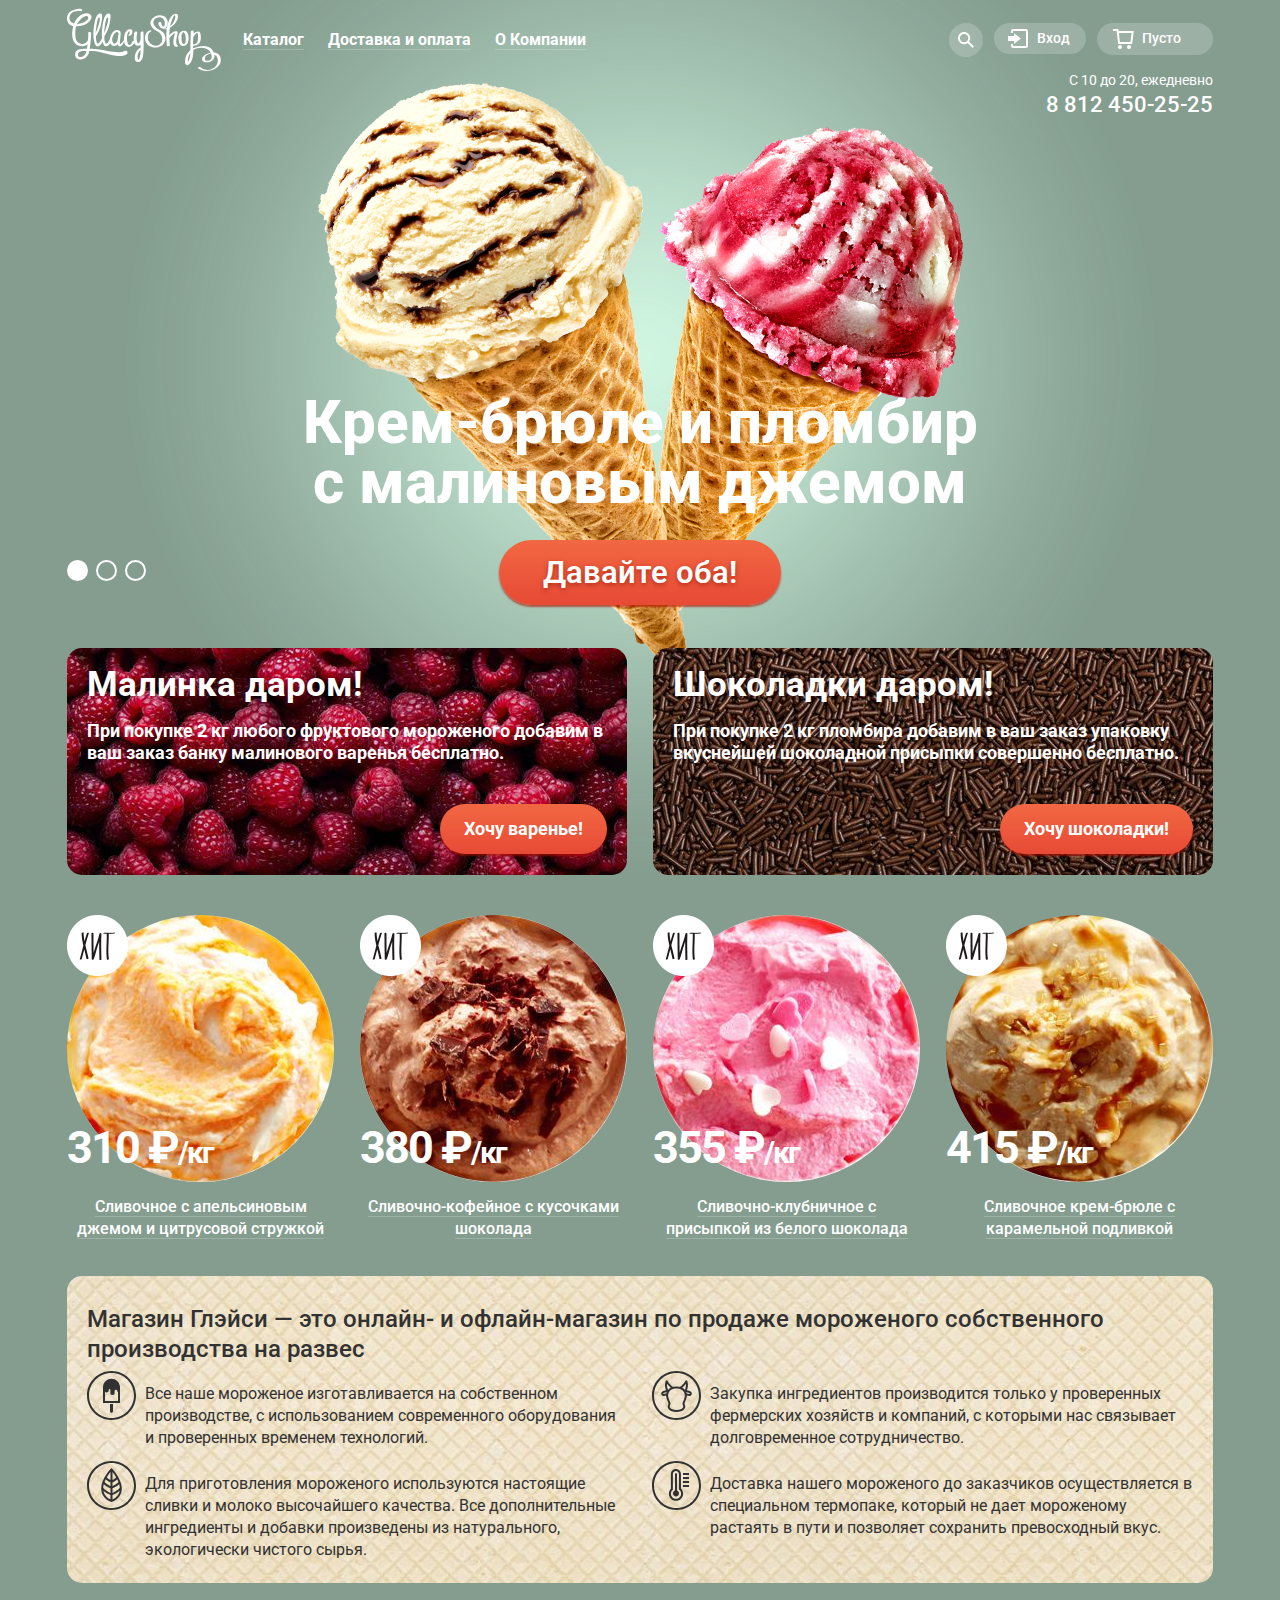
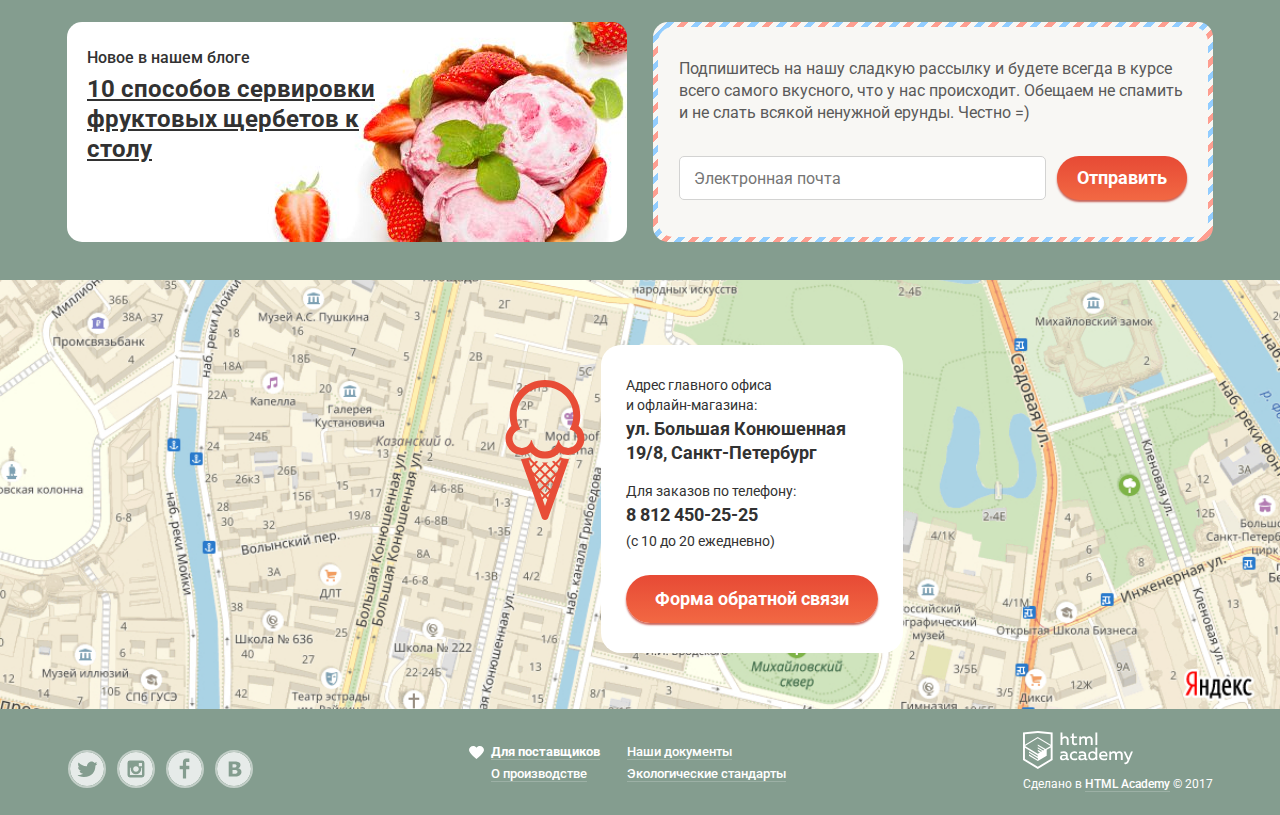
==== index.html @ cd4bca91 "Добавляет minify js" ====
<!DOCTYPE html>
<html lang="ru">

<head>
  <meta charset="utf-8">
  <title>HTML Academy: Глейси - Главная</title>
  <link href="https://fonts.googleapis.com/css?family=Roboto:400,500,700&amp;subset=cyrillic" rel="stylesheet">
  <link rel="stylesheet" href="css/normalize.css">
  <link rel="stylesheet" href="css/min.style.css">
  <link rel="stylesheet" href="css/style.css">
  <link rel="icon" href="img/favicon.ico" type="image/x-icon">
  <link rel="shortcut icon" href="img/favicon.ico" type="image/x-icon">
</head>

<body>
  <input class="visually-hidden" type="radio" id="product-1" name="toggle" checked>
  <input class="visually-hidden" type="radio" id="product-2" name="toggle">
  <input class="visually-hidden" type="radio" id="product-3" name="toggle">
  <div class="site-wrapper">
    <div class="wrapper">
      <header class="main-header">
        <nav class="main-navigation">
          <a class="main-header-logo"><img src="img/logo.svg" alt="logo" width="154" height="64"></a>
          <ul class="site-navigation">
            <li class="site-navigation-item first">
              <a class="site-navigation-link" href="ice-cream.html">Каталог</a>
              <ul class="catalog-navigation">
                <li class="catalog-navigation-item first"><a class="catalog-navigation-link" href="new-items.html">Новинки</a></li>
                <li class="catalog-navigation-item"><a class="catalog-navigation-link" href="catalog.html">Сливочное</a></li>
                <li class="catalog-navigation-item"><a class="catalog-navigation-link" href="sorbet.html">Щербеты</a></li>
                <li class="catalog-navigation-item"><a class="catalog-navigation-link" href="fruit-ice.html">Фруктовый лед</a></li>
                <li class="catalog-navigation-item last"><a class="catalog-navigation-link" href="melorin.html">Мелорин</a></li>
              </ul>
            </li>
            <li class="site-navigation-item">
              <a class="site-navigation-link" href="delivery.html">Доставка и оплата</a>
            </li>
            <li class="site-navigation-item">
              <a class="site-navigation-link" href="about.html">О Компании</a>
            </li>
          </ul>
        </nav>
        <div class="header-actions">
          <div class="main-header-search">
            <a class="search-link" href="#">
				Поиск
				<svg version="1.1" xmlns="http://www.w3.org/2000/svg" xmlns:xlink="http://www.w3.org/1999/xlink" x="0px" y="0px" width="17px" height="17px" viewBox="0 0 17 17" enable-background="new 0 0 17 17" xml:space="preserve">
					<g>
						<path fill="currentColor" d="M16.958,15.527L11.75,10.32C12.533,9.247,13,7.93,13,6.5C13,2.91,10.09,0,6.5,0S0,2.91,0,6.5
									S2.91,13,6.5,13c1.438,0,2.763-0.473,3.839-1.263l5.205,5.204L16.958,15.527z M6.5,11C4.019,11,2,8.981,2,6.5S4.019,2,6.5,2
									S11,4.019,11,6.5S8.981,11,6.5,11z"/>
					</g>
				</svg>
			</a>
            <form class="search-form" action="https://echo.htmlacademy.ru" method="post">
              <label for="search"><span class="visually-hidden">Поиск</span></label>
              <input id="search" type="text" name="search" placeholder="Что ищем?">
            </form>
          </div>
          <div class="header-login">
            <a class="login-link" href="login.html">
							<svg version="1.1" xmlns="http://www.w3.org/2000/svg" xmlns:xlink="http://www.w3.org/1999/xlink" x="0px" y="0px" width="21px" height="19px" viewBox="0 0 21 19" enable-background="new 0 0 21 19" xml:space="preserve">
							<g>
								<polygon fill="currentColor" points="6,14.875 12.917,9.5 6,4.125 6,7.042 -0.042,7.042 -0.042,11.959 6,11.959 	"/>
								<path fill="currentColor" d="M18,0H5C3.9,0,3,0.9,3,2v2h2V2h13v15H5v-2H3v2c0,1.1,0.9,2,2,2h13c1.1,0,2-0.9,2-2V2C20,0.9,19.1,0,18,0z"
									/>
							</g>
							</svg>
						Вход</a>
            <section class="modal modal-login">
              <h2 class="visually-hidden">Личный кабинет</h2>
              <form class="login-form" action="https://echo.htmlacademy.ru" method="post">
                <p class="login-item">
                  <label class="visually-hidden" for="user-email">Email</label>
                  <input class="login-email" id="user-email" type="email" name="email" placeholder="Электронная почта">
                </p>
                <p class="login-item">
                  <label class="visually-hidden" for="user-password">Пароль</label>
                  <input class="login-password" id="user-password" type="password" name="password" placeholder="Пароль">
                </p>
                <button class="button" type="submit">Войти</button>
                <ul class="login-password-info">
                  <li><a class="restore" href="#">Забыли пароль?</a></li>
                  <li><a class="registration" href="#">Новая регистрация</a></li>
                </ul>
              </form>
            </section>
          </div>
          <a class="cart-form" href="cart.html">						
						<svg version="1.1" xmlns="http://www.w3.org/2000/svg" xmlns:xlink="http://www.w3.org/1999/xlink" x="0px" y="0px"
							 width="21px" height="20px" viewBox="0 0 21 20" enable-background="new 0 0 21 20" xml:space="preserve">
						<g>
							<path fill="currentColor" d="M5.657,2.031L5.422,0H0v2h3.64l1.5,13h13.988l1.699-12.969H5.657z M17.372,13H6.922L5.888,4.031h12.66
								L17.372,13z"/>
							<circle fill="currentColor" cx="6.984" cy="18" r="2"/>
							<circle fill="currentColor" cx="15.984" cy="18" r="2"/>
						</g>
						</svg>
					Пусто</a>
        </div>
      </header>
      <div class="header-contacts-wrapper">
        <div class="header-contacts">
          <span class="contacts-time">С 10 до 20, ежедневно</span>
          <a href="tel:+78124502525" class="contacts-phone">8&nbsp;812&nbsp;450-25-25</a>
        </div>
      </div>
      <main class="container">
        <h1 class="visually-hidden">Магазин мороженого Gllacy Shop</h1>
        <div class="slider">
          <div class="slider-controls">
            <label for="product-1">Первый</label>
            <label for="product-2">Второй</label>
            <label for="product-3">Третий</label>
          </div>
          <ul class="slider-switches">
            <li class="slide" id="slide-1">
              <div class="slide-description">Крем-брюле и пломбир с малиновым джемом</div>
              <a href="catalog.html" class="special-offer-button button">Давайте оба!</a>
            </li>
            <li class="slide" id="slide-2">
              <div class="slide-description">Шоколадный пломбир и лимонный сорбет</div>
              <a href="catalog.html" class="special-offer-button button">Давайте оба!</a>
            </li>
            <li class="slide" id="slide-3">
              <div class="slide-description">Пломбир с помадкой и клубничный щербет</div>
              <a href="catalog.html" class="special-offer-button button">Давайте оба!</a>
            </li>
          </ul>
        </div>
        <section class="actions">
          <h2 class="visually-hidden">Акции</h2>
          <div class="action-first">
            <div class="action-name">Малинка даром!</div>
            <div class="action-description">При покупке 2 кг любого фруктового мороженого добавим в ваш заказ банку малинового варенья бесплатно.</div>
            <a href="action-first.html" class="button">Хочу варенье!</a>
          </div>
          <div class="action-second">
            <div class="action-name">Шоколадки даром!</div>
            <div class="action-description">При покупке 2 кг пломбира добавим в ваш заказ упаковку вкуснейшей шоколадной присыпки совершенно бесплатно.</div>
            <a href="action-second.html" class="button">Хочу шоколадки!</a>
          </div>
        </section>
        <section class="popular-items">
          <h2 class="visually-hidden">Популярные товары</h2>
          <ul>
            <li class="popular-item">
              <div class="popular-item-wrapper"></div>
              <span class="popular-label"></span>
              <img src="img/popular-item-1.jpg" alt="" class="popular-photo" width="267" height="267">
              <div class="popular-price">310&nbsp;&#8381;<span class="popular-price-type">/кг</span></div>
              <div class="popular-link">
                <a href="#">Сливочное с апельсиновым джемом и цитрусовой стружкой</a>
              </div>
              <a href="catalog-item.html" class="popular-quick-look button">Быстрый просмотр</a>
            </li>
            <li class="popular-item">
              <div class="popular-item-wrapper"></div>
              <span class="popular-label"></span>
              <img src="img/popular-item-2.jpg" alt="" class="popular-photo" width="267" height="267">
              <div class="popular-price">380&nbsp;&#8381;<span class="popular-price-type">/кг</span></div>
              <div class="popular-link">
                <a href="#">Сливочно-кофейное с кусочками шоколада</a>
              </div>
              <a href="catalog-item.html" class="popular-quick-look button">Быстрый просмотр</a>
            </li>
            <li class="popular-item">
              <div class="popular-item-wrapper"></div>
              <span class="popular-label"></span>
              <img src="img/popular-item-3.jpg" alt="" class="popular-photo" width="267" height="267">
              <div class="popular-price">355&nbsp;&#8381;<span class="popular-price-type">/кг</span></div>
              <div class="popular-link">
                <a href="#">Сливочно-клубничное с присыпкой из белого шоколада</a>
              </div>
              <a href="catalog-item.html" class="popular-quick-look button">Быстрый просмотр</a>
            </li>
            <li class="popular-item">
              <div class="popular-item-wrapper"></div>
              <span class="popular-label"></span>
              <img src="img/popular-item-4.jpg" alt="" class="popular-photo" width="267" height="267">
              <div class="popular-price">415&nbsp;&#8381;<span class="popular-price-type">/кг</span></div>
              <div class="popular-link">
                <a href="#">Сливочное крем-брюле с карамельной подливкой</a>
              </div>
              <a href="catalog-item.html" class="popular-quick-look button">Быстрый просмотр</a>
            </li>
          </ul>
        </section>
        <section class="presentation">
          <h2 class="visually-hidden">О магазине</h2>
          <div class="presentation-name">Магазин Глэйси — это онлайн- и офлайн-магазин по продаже мороженого собственного производства на развес</div>
          <div class="presentation-container">
            <div class="presentation-wrapper">
              <p class="column-1">Все наше мороженое изготавливается на собственном производстве, с использованием современного оборудования и проверенных временем технологий.</p>
              <p class="column-2">Для приготовления мороженого используются настоящие сливки и молоко высочайшего качества. Все дополнительные ингредиенты и добавки произведены из натурального, экологически чистого сырья.</p>
            </div>
            <div class="presentation-wrapper">
              <p class="column-3">Закупка ингредиентов производится только у проверенных фермерских хозяйств и компаний, с которыми нас связывает долговременное сотрудничество.</p>
              <p class="column-4">Доставка нашего мороженого до заказчиков осуществляется в специальном термопаке, который не дает мороженому растаять в пути и позволяет сохранить превосходный вкус.</p>
            </div>
          </div>
        </section>
        <section class="blog">
          <h2 class="visually-hidden">Блог</h2>
          <article class="blog-preview">
            <h3 class="visually-hidden">Анонс статьи</h3>
            <span>Новое в нашем блоге</span>
            <a href="blog.html">10 способов сервировки<br> фруктовых щербетов к<br> столу</a>
          </article>
          <div class="subscription-wrapper">
            <div class="subscription">
              <p>Подпишитесь на нашу сладкую рассылку и будете всегда в курсе всего самого вкусного, что у нас происходит. Обещаем не спамить и не слать всякой ненужной ерунды. Честно =)</p>
              <form class="subscription-form" action="https://echo.htmlacademy.ru" method="post">
                <p class="subscription-item">
                  <label class="visually-hidden" for="subscriber-email">Email</label>
                  <input type="email" name="email" id="subscriber-email" placeholder="Электронная почта" value="">
                </p>
                <button class="button" type="submit">Отправить</button>
              </form>
            </div>
          </div>
        </section>
        <section class="modal modal-feedback">
          <h2>Мы обязательно вам ответим!</h2>
          <form class="feedback-form" action="https://echo.htmlacademy.ru" method="post">
            <p class="feedback-item">
              <label class="visually-hidden" for="feedback-name">Имя</label>
              <input id="feedback-name" type="text" name="feedbackname" value="" placeholder="Как вас зовут?">
            </p>
            <p class="feedback-item">
              <label class="visually-hidden" for="feedback-email">Email</label>
              <input id="feedback-email" type="text" name="feedbackemail" value="" placeholder="Ваша почта для ответа?">
            </p>
            <p class="feedback-item">
              <textarea id="comment-field" rows="7" cols="40" name="feedbackcomment" aria-label="Поле для комментария">Напишите что-нибудь...</textarea>
            </p>
            <button class="button" type="submit">Отправить</button>
          </form>
          <a class="modal-close" href="javascript:;"></a>
          <button class="modal-close visually-hidden" type="button">Закрыть</button>
        </section>
      </main>
    </div>
    <section class="footer-contacts">
      <h2 class="visually-hidden">Контактные данные</h2>
      <script type="text/javascript" charset="utf-8" async src="https://api-maps.yandex.ru/services/constructor/1.0/js/?um=constructor%3Ae298f3c245c5474c890d933b3e7638afacecadf1428b25ee84da4ffc987eb526&amp;width=100%25&amp;height=430&amp;lang=ru_RU&amp;scroll=true"></script>
      <div class="home-footer-wrapper">
        <div class="footer-address-wrapper">
          <div class="footer-address">
            <div class="footer-address-description">Адрес главного офиса<br> и офлайн-магазина:</div>
            <div class="footer-address-item">ул. Большая Конюшенная 19/8, Санкт-Петербург</div>
          </div>
          <div class="footer-phone">
            <div class="footer-address-description">Для заказов по телефону:</div>
            <div class="footer-address-item">8 812 450-25-25</div>
            <div class="footer-address-description">(с 10 до 20 ежедневно)</div>
          </div>
          <a href="feedback.html" class="feedback-button button">Форма обратной связи</a>
        </div>
      </div>
    </section>
    <div class="wrapper">
      <footer>
        <ul class="social-links">
          <li><a class="social-button tw" href="https://twitter.com" target="_blank"><span class="visually-hidden">Twitter</span>
				<svg xmlns="http://www.w3.org/2000/svg" width="32" height="32" viewBox="0 0 32 32">
					<path fill="#849d8f" d="M16 0C7.164 0 0 7.164 0 16c0 8.837 7.164 16 16 16 8.837 0 16-7.163 16-16 0-8.836-7.163-16-16-16zm7.944 12.809c-.251 6.516-3.463 10.832-10.992 10.702h-.486c-.447 0-4.543-.443-5.344-1.823 2.479.19 4.247-.406 5.12-1.136-1.048-.289-2.923-.461-3.251-2.848.384.104.618.221 1.299.113-1.307-.824-2.758-1.519-2.679-3.643.311.317 1.164.518 1.46.457-.768-.233-2.149-3.244-.974-4.781 1.984 1.79 4.075 3.482 7.804 3.643.227-2.214 1.24-3.699 3.168-4.325 1.84-.479 3.255.26 3.901 1.138.737-.224 1.453-.466 2.193-.685-.004.833-.569 1.463-.935 1.709.747.165 1.423-.475 1.423-.475-.184.963-1.094 1.725-1.707 1.954z"/>
				</svg>
			</a></li>
          <li><a class="social-button ig" href="https://instagram.com" target="_blank"><span class="visually-hidden">Instagram</span>
							<svg xmlns="http://www.w3.org/2000/svg" width="32" height="32" viewBox="0 0 32 32"><g fill="#FFF"><path d="M20.916 16a4.938 4.938 0 1 1-9.877 0c0-.394.051-.773.138-1.14h-.897v6.838h11.396V14.86h-.897c.086.367.137.746.137 1.14z"/><path d="M15.978 18.659c1.466 0 2.659-1.193 2.659-2.659s-1.193-2.659-2.659-2.659c-1.466 0-2.659 1.193-2.659 2.659s1.192 2.659 2.659 2.659zM18.637 10.302h3.039v3.039h-3.039z"/><path d="M16 0C7.164 0 0 7.164 0 16c0 8.837 7.164 16 16 16 8.837 0 16-7.163 16-16 0-8.836-7.163-16-16-16zm7.955 21.698a2.285 2.285 0 0 1-2.279 2.279H10.279A2.285 2.285 0 0 1 8 21.698V10.302a2.286 2.286 0 0 1 2.279-2.279h11.396a2.286 2.286 0 0 1 2.279 2.279v11.396z"/></g></svg>
						</a></li>
          <li><a class="social-button fb" href="https://facebook.com" target="_blank"><span class="visually-hidden">Facebook</span>
							<svg xmlns="http://www.w3.org/2000/svg" width="32" height="32" viewBox="0 0 32 32"><path fill="#FFF" d="M16 0C7.164 0 0 7.163 0 16s7.164 16 16 16c8.837 0 16-7.164 16-16S24.837 0 16 0zm4.062 9.455h-3.021v3.444h3.021v3.445h-3.021v8.61H14.02v-8.61H11v-3.445h3.021V9.455c0-1.902 1.353-3.445 3.021-3.445h3.021v3.445z"/></svg>
						</a></li>
          <li><a class="social-button vk" href="https://vk.com" target="_blank"><span class="visually-hidden">VK</span>
							<svg xmlns="http://www.w3.org/2000/svg" width="32" height="32" viewBox="0 0 32 32"><g fill="#FFF"><path d="M16.637 14.495c.402-.019.719-.082.951-.188.326-.145.54-.33.641-.559.101-.229.15-.496.15-.797 0-.232-.058-.465-.174-.697-.116-.232-.322-.405-.617-.517-.264-.1-.592-.155-.984-.165a76.242 76.242 0 0 0-1.652-.014h-.339v2.965h.565c.571 0 1.057-.009 1.459-.028zM18.118 17.084c-.282-.081-.672-.125-1.166-.132a127.97 127.97 0 0 0-1.55-.009h-.79v3.493h.264c1.014 0 1.74-.003 2.18-.009a3.2 3.2 0 0 0 1.212-.245c.377-.157.633-.364.774-.625s.214-.562.214-.9c0-.446-.088-.788-.261-1.03-.17-.241-.464-.423-.877-.543z"/><path d="M16 0C7.164 0 0 7.164 0 16c0 8.837 7.164 16 16 16 8.837 0 16-7.163 16-16 0-8.836-7.163-16-16-16zm6.602 20.531a3.73 3.73 0 0 1-1.124 1.327c-.552.415-1.161.71-1.823.886s-1.501.264-2.519.264h-6.121V8.987h5.443c1.13 0 1.957.038 2.48.113a5.126 5.126 0 0 1 1.561.5c.533.27.929.632 1.189 1.087.26.455.392.975.392 1.558 0 .678-.179 1.278-.536 1.795-.358.518-.863.92-1.517 1.208v.075c.917.182 1.642.559 2.179 1.13.537.571.807 1.325.807 2.261 0 .678-.138 1.283-.411 1.817z"/></g></svg>
						</a></li>
        </ul>
        <div class="footer-navigation-container">
          <div class="footer-navigation-wrapper">
            <ul class="footer-navigation">
              <li class="first"><a href="for-dealers.html">Для поставщиков</a></li>
              <li><a href="production.html">О производстве</a></li>
            </ul>
          </div>
          <div class="footer-navigation-wrapper">
            <ul class="footer-navigation">
              <li><a href="documents.html">Наши документы</a></li>
              <li><a href="eco-standarts.html">Экологические стандарты</a></li>
            </ul>
          </div>
        </div>
        <div class="footer-copyright">
          <img src="img/logo-htmlacademy.svg" alt="" width="110" height="40">
          <div>Сделано в <a href="https://htmlacademy.ru" target="_blank">HTML&nbsp;Academy</a> &copy;&nbsp;2017</div>
        </div>
      </footer>
    </div>
  </div>
  <script src="js/min.script.js"></script>
</body>
</html>
---- css/min.style.css ----
a,body{color:#fff}.cart-items,.presentation-wrapper{-webkit-box-orient:vertical;-webkit-box-direction:normal}body{margin:0;padding:0;font-family:Roboto,Arial,sans-serif;font-size:16px;line-height:22px}a{text-decoration:none;font-weight:500;line-height:18px}.button,.site-navigation-item>a{color:#fff;vertical-align:middle;font-weight:700}img{max-width:100%;height:auto}button{cursor:pointer;-webkit-transition:all .3s ease;transition:all .3s ease}.button{font-size:18px;line-height:24px;text-align:center;border:none;border-radius:25px;padding:10px 20px;background-image:-webkit-linear-gradient(top,#e74a35 0,#f26843 100%);background-image:linear-gradient(to bottom,#e74a35 0,#f26843 100%);box-shadow:0 2px 2px 0 rgba(172,16,0,.64);-webkit-transition:all .3s ease;transition:all .3s ease}.cart-item-volume .cart-item-price,.cart-sum,.header-contacts{text-align:right}.visually-hidden{position:absolute;width:1px;height:1px;margin:-1px;border:0;padding:0;clip:rect(0 0 0 0);overflow:hidden}.visually-hidden:not(:focus):not(:active),input[type=checkbox].visually-hidden,input[type=radio].visually-hidden{position:absolute;width:1px;height:1px;margin:-1px;border:0;padding:0;white-space:nowrap;-webkit-clip-path:inset(100%);clip-path:inset(100%);clip:rect(0 0 0 0);overflow:hidden}.site-navigation,.site-navigation-item.first,.wrapper{position:relative}.site-wrapper{min-width:1200px;background-color:#849d8f;background-image:url(img/slider-item1.png);background-repeat:no-repeat;background-position:top center;-webkit-transition:background-image .5s ease,background-color .5s ease;transition:background-image .5s ease,background-color .5s ease}.site-wrapper::after,.site-wrapper::before{content:"";visibility:hidden}.site-wrapper::before{background-image:url(../img/slider-item2.png)}.site-wrapper::after{background-image:url(../img/slider-item3.png)}.site-wrapper.inner{background-image:-webkit-linear-gradient(top,#9db1a5,#849d8f);background-image:linear-gradient(to bottom,#9db1a5,#849d8f)}.wrapper{margin:0 auto;padding:8px 27px 0;width:1200px;box-sizing:border-box}.main-header{display:-webkit-box;display:-ms-flexbox;display:flex;-ms-flex-wrap:wrap;flex-wrap:wrap;-webkit-box-pack:justify;-ms-flex-pack:justify;justify-content:space-between;-webkit-box-align:center;-ms-flex-align:center;align-items:center;-ms-flex-line-pack:start;align-content:flex-start}.main-navigation{display:-webkit-box;display:-ms-flexbox;display:flex;-ms-flex-wrap:wrap;flex-wrap:wrap;-webkit-box-align:center;-ms-flex-align:center;align-items:center;width:560px;-ms-flex-line-pack:center;align-content:center}.main-header-logo{margin-right:10px}.main-header-logo img{width:154px;height:64px}.main-navigation>a{line-height:0;display:block}.header-actions,.site-navigation{display:-webkit-box;display:-ms-flexbox;-ms-flex-wrap:wrap;align-content:center}.main-navigation ul{padding:0;margin:0}.site-navigation{display:flex;flex-wrap:wrap;-ms-flex-pack:distribute;justify-content:space-around;-webkit-box-align:center;-ms-flex-align:center;align-items:center;-ms-flex-line-pack:center}.catalog-navigation,.site-navigation{line-height:18px;list-style:none}.site-navigation-item.first::after{content:"";width:84px;height:8px;background-color:transparent;position:absolute;top:28px;left:0}.site-navigation li{padding:5px 12px}.site-navigation-item>a{border-bottom:1px solid rgba(255,255,255,.2);cursor:pointer;display:block}.site-navigation-item:hover{background-color:#fff;border-radius:20px;padding:6px 12px}.site-navigation-item:hover>a{color:#333;text-decoration:none}.site-navigation-item:active{color:#333;background-color:#fff;border-radius:20px;box-shadow:inset 0 2px 1px 0 rgba(105,105,105,.4)}.catalog-navigation-item:active>a,.site-navigation-item.current:hover>a{color:#fff}.cart-full,.catalog-navigation,.search-form{box-shadow:0 20px 20px 0 rgba(0,0,0,.4)}.site-navigation-link.active{background-color:#d07058;border-radius:20px;padding:6px 15px;border:transparent;color:#fff;font-weight:500}.site-navigation-item.current{padding:0}.catalog-navigation{font-size:14px;line-height:16px;border-radius:5px;background-color:#f8f7f4;width:144px;display:none;position:absolute;top:35px;left:-8px;z-index:1}.main-header-search,.search-link{position:relative}.site-navigation-item.first:hover .catalog-navigation{display:block}.catalog-navigation .catalog-navigation-item{padding:10px 20px 6px}.catalog-navigation-item:hover{background-color:#fbded7}.catalog-navigation-item:focus{background-color:#f6b5a5}.catalog-navigation-item.active,.catalog-navigation-item:active{background-color:#d07058}.catalog-navigation-item.first{border-bottom:1px solid rgba(51,51,51,.2);-webkit-transition:all .3s ease;transition:all .3s ease}.login-link,.search-link svg{-webkit-transition:all .3s ease}.catalog-navigation-item.first:focus,.catalog-navigation-item.first:hover{border-radius:5px 5px 0 0}.catalog-navigation-item.last:focus,.catalog-navigation-item.last:hover{border-radius:0 0 5px 5px}.catalog-navigation-link{color:#323232;font-weight:400}.first>.catalog-navigation-link{font-weight:700}.active .catalog-navigation-link{color:#fff}.header-actions{display:flex;flex-wrap:wrap;width:560px;-webkit-box-pack:end;-ms-flex-pack:end;justify-content:flex-end;-webkit-box-align:start;-ms-flex-align:start;align-items:flex-start;-ms-flex-line-pack:center}.header-login{display:-webkit-box;display:-ms-flexbox;display:flex;list-style:none;-ms-flex-wrap:wrap;flex-wrap:wrap;-webkit-box-pack:justify;-ms-flex-pack:justify;justify-content:space-between}.main-header-search:hover .search-form,.search-link{display:block}.cart-form,.login-link,.search-link{border-radius:20px;background-color:rgba(255,255,255,.2);font-size:14px;font-weight:500;margin-left:11px}.search-link{padding:8px;width:18px;height:18px;line-height:16px;text-indent:-9999px}.search-link svg{position:absolute;top:50%;left:50%;display:block;width:16px;height:16px;-webkit-transform:translate(-50%,-50%);transform:translate(-50%,-50%);transition:all .3s ease}.login-link::after,.search-link::after{background-color:transparent;top:28px;right:-2px;position:absolute}.cart-form.active::after,.login-link::after,.search-link::after{height:10px;content:""}.login-link:hover svg,.search-link:hover svg{color:#000}.search-link::after{width:40px}.login-link{padding:6px 16px 6px 14px;line-height:19px;transition:all .3s ease}.cart-form,.login-form .button{-webkit-transition:all .3s ease}.login-link::after{width:90px}.cart-form{padding:6px 32px 6px 16px;line-height:19px;transition:all .3s ease}.cart-form svg,.login-link svg{margin-right:8px;float:left}.cart-form:hover,.login-link:hover,.search-link:hover{color:#323232;background-color:#f8f7f4}.cart-container,.cart-items{display:-webkit-box;display:-ms-flexbox;-ms-flex-wrap:wrap}.search-form{position:absolute;top:35px;right:0;z-index:1;padding:20px 15px;border-radius:6px}.cart-container{position:relative;display:flex;list-style:none;flex-wrap:wrap;-webkit-box-pack:justify;-ms-flex-pack:justify;justify-content:space-between;-webkit-box-align:center;-ms-flex-align:center;align-items:center}.cart-form.active{font-weight:500;color:#323232;background-color:#fff;border-radius:20px;padding:6px 16px 6px 14px}.cart-form.active::after{width:120px;background-color:transparent;position:absolute;top:28px;right:-2px}.cart-container:hover .cart-full{display:block}.cart-full{position:absolute;background-color:#fff;border-radius:5px;display:none;width:540px;padding:20px 15px;z-index:5;top:35px;right:0;box-sizing:border-box}.cart-items{color:#323232;font-size:13px;line-height:16px;border-bottom:1px solid rgba(51,51,51,.2);display:flex;flex-wrap:wrap;-ms-flex-direction:column;flex-direction:column;-webkit-box-pack:justify;-ms-flex-pack:justify;justify-content:space-between}.cart-item{display:-webkit-box;display:-ms-flexbox;display:flex;-ms-flex-wrap:wrap;flex-wrap:wrap;-webkit-box-pack:start;-ms-flex-pack:start;justify-content:flex-start;-webkit-box-align:center;-ms-flex-align:center;align-items:center;-ms-flex-line-pack:end;align-content:flex-end;margin-bottom:19px}.cart-item-photo{padding-left:27px;padding-right:13px;box-sizing:border-box;position:relative}.cart-item-name{margin-right:30px;width:216px}.cart-item-volume{margin-right:26px}.cart-item-photo::before{content:"";background-image:url(../img/delete-icon.png);background-repeat:no-repeat;background-position:0 0;position:absolute;width:15px;height:15px;top:10px;left:0}.cart-item-pure-price{color:#999}.cart-sum{color:#323232;font-weight:700;font-size:15px;line-height:18px;margin:14px 0}.cart-buy{float:right;padding:10px 15px}.cart-buy:hover{background:-webkit-linear-gradient(#f58669 0,#ec6f5e 100%);background:linear-gradient(#f58669 0,#ec6f5e 100%);box-shadow:0 2px 2px rgba(172,16,0,1)}.cart-buy:active{background:-webkit-linear-gradient(#d84732 0,#e1613e 100%);background:linear-gradient(#d84732 0,#e1613e 100%);box-shadow:inset 0 2px 2px rgba(172,16,0,1)}.header-contacts-wrapper{position:absolute;right:27px}.contacts-time{font-size:14px;line-height:16px;display:block;margin-bottom:5px}.contacts-phone{font-size:22px;line-height:24px}.modal-feedback,.modal-login,.search-form{display:none;background-color:#f8f7f4}.header-login:hover .modal-login,.modal-close,.modal-show{display:block}.login-item{margin-bottom:20px}.feedback-item input,.feedback-item textarea,.login-item input,.search-form input{font:inherit;line-height:24px;border-style:solid;border-width:1px;border-color:#d3d3d2;border-radius:5px}.modal-login input[type=email]:focus,.modal-login input[type=password]:focus,.search-form input[type=text]:focus{font-weight:700}.feedback-item input:hover,.feedback-item textarea,.login-item input:hover,.search-form input:hover{border-width:2px;border-color:rgb(154,154,154,.52)}.feedback-item input:focus,.feedback-item textarea,.login-item input:focus,.search-form input:focus{border-width:2px;border-color:rgb(46,136,228,.52)}.feedback-item input:active,.feedback-item textarea,.login-item input:active,.search-form input:active{border-color:rgb(178,178,178,.52)}.search-form input[type=text]{width:310px;height:44px;box-sizing:border-box;line-height:24px;padding:10px}.header-login{position:relative}.modal-login{padding:20px 17px;border-radius:6px;background-color:#f8f7f4;box-shadow:0 20px 20px 0 rgba(0,0,0,.4);position:absolute;top:35px;z-index:1;right:-3px}.modal-login input[type=email],.modal-login input[type=password]{width:245px;height:44px;box-sizing:border-box;line-height:24px;padding:10px}.login-form p{margin-top:0}.login-form .button{width:105px;border-radius:25px;background:-webkit-linear-gradient(#f26843 0,#e74a35 100%);background:linear-gradient(#f26843 0,#e74a35 100%);box-shadow:0 2px 2px rgba(172,16,0,.64);transition:all .3s ease}.login-form .button:hover{background:-webkit-linear-gradient(#f58669 0,#ec6f5e 100%);background:linear-gradient(#f58669 0,#ec6f5e 100%);box-shadow:0 2px 2px rgba(172,16,0,1)}.login-form .button:active{background:-webkit-linear-gradient(#d84732 0,#e1613e 100%);background:linear-gradient(#d84732 0,#e1613e 100%);box-shadow:inset 0 2px 2px rgba(172,16,0,1)}.login-password-info{margin:0;padding:0;list-style:none;float:right}.registration,.restore{font-size:13px;color:#323232;border-bottom:1px solid rgba(50,50,50,.2)}.registration:active,.registration:focus,.registration:hover,.restore:active,.restore:focus,.restore:hover{color:#e84d37;border-bottom:1px solid rgba(232,77,55 ,.2)}.modal-feedback{padding:22px 26px;border-radius:10px;background-color:#f8f7f4;box-shadow:0 20px 20px 0 rgba(0,0,0,.4);position:absolute;top:336px;left:50%;margin-left:-240px;z-index:2}.modal-feedback h2{font-weight:500;font-size:24px;line-height:28px;color:#323232;margin-top:0}.modal-feedback input,.modal-feedback textarea{font-size:16px;line-height:24px;box-sizing:border-box}.modal-feedback input{width:267px;height:44px;padding:0 10px}.modal-feedback textarea{width:425px;height:154px;padding:10px;margin-bottom:10px}.modal-feedback input[type=text]:focus,.modal-feedback textarea:focus{font-weight:500}.modal-feedback .button{float:right;border-radius:25px;margin-bottom:5px;background:-webkit-linear-gradient(#f26843 0,#e74a35 100%);background:linear-gradient(#f26843 0,#e74a35 100%);box-shadow:0 2px 2px rgba(172,16,0,.64);-webkit-transition:all .3s ease;transition:all .3s ease}.modal-feedback .button:hover{background:-webkit-linear-gradient(#f58669 0,#ec6f5e 100%);background:linear-gradient(#f58669 0,#ec6f5e 100%);box-shadow:0 2px 2px rgba(172,16,0,1)}.modal-feedback .button:active{background:-webkit-linear-gradient(#d84732 0,#e1613e 100%);background:linear-gradient(#d84732 0,#e1613e 100%);box-shadow:inset 0 2px 2px rgba(172,16,0,1)}@-webkit-keyframes bounce{0%{-webkit-transform:translateY(-2000px);transform:translateY(-2000px)}70%{-webkit-transform:translateY(30px);transform:translateY(30px)}90%{-webkit-transform:translateY(-10px);transform:translateY(-10px)}100%{-webkit-transform:translateY(0);transform:translateY(0)}}@keyframes bounce{0%{-webkit-transform:translateY(-2000px);transform:translateY(-2000px)}70%{-webkit-transform:translateY(30px);transform:translateY(30px)}90%{-webkit-transform:translateY(-10px);transform:translateY(-10px)}100%{-webkit-transform:translateY(0);transform:translateY(0)}}@-webkit-keyframes shake{0%,100%{-webkit-transform:translateX(0);transform:translateX(0)}10%,30%,50%,70%,90%{-webkit-transform:translateX(-10px);transform:translateX(-10px)}20%,40%,60%,80%{-webkit-transform:translateX(10px);transform:translateX(10px)}}@keyframes shake{0%,100%{-webkit-transform:translateX(0);transform:translateX(0)}10%,30%,50%,70%,90%{-webkit-transform:translateX(-10px);transform:translateX(-10px)}20%,40%,60%,80%{-webkit-transform:translateX(10px);transform:translateX(10px)}}.modal-show{-webkit-animation:bounce .6s;animation:bounce .6s}.modal-error{-webkit-animation:shake .6s;animation:shake .6s}.modal-close{position:absolute;top:20px;right:30px;cursor:pointer}.actions,.breadcrumbs{display:-webkit-box;display:-ms-flexbox;-ms-flex-wrap:wrap}.modal-close::after,.modal-close::before{content:"";position:absolute;width:19px;height:3px;background-color:#323232}.modal-close::before{-webkit-transform:rotate(45deg);transform:rotate(45deg)}.modal-close::after{-webkit-transform:rotate(-45deg);transform:rotate(-45deg)}.inner .container{margin-top:25px}.breadcrumbs{margin:0 0 5px;padding:0;list-style:none;display:flex;flex-wrap:wrap;-webkit-box-pack:start;-ms-flex-pack:start;justify-content:flex-start}.breadcrumbs li{margin-right:5px}.breadcrumbs li:not(.breadcrumbs-current)::after{content:"»";margin:0 3px 0 6px}.breadcrumbs a{font-weight:400;font-size:14px;line-height:16px;border-bottom:1px solid rgba(255,255,255,.2)}.breadcrumbs a:focus,.breadcrumbs a:hover{color:#ffbc9e}.breadcrumbs-current span{font-size:14px;line-height:16px;border-bottom:1px solid transparent}.slider{margin-bottom:43px;position:relative;padding-top:321px;text-align:center;color:#fff}.slider-controls{position:absolute;bottom:23px;left:0;z-index:20;font-size:0}.slider-controls label{display:inline-block;vertical-align:top;width:17px;height:17px;margin-right:8px;background-color:transparent;border:2px solid #fff;border-radius:50%;cursor:pointer;-webkit-transition:all .3s ease;transition:all .3s ease}.slider ul,.slider-switches{margin:0;padding:0;list-style:none}.slider-controls label:hover{background-color:rgba(255,255,255,.4)}#product-1:checked~.site-wrapper{background-color:#849d8f;background-image:url(../img/slide-1.png)}#product-2:checked~.site-wrapper{background-color:#8996a6;background-image:url(../img/slide-2.png)}#product-3:checked~.site-wrapper{background-color:#9d8b84;background-image:url(../img/slide-3.png)}#product-1:checked~.site-wrapper #slide-1,#product-2:checked~.site-wrapper #slide-2,#product-3:checked~.site-wrapper #slide-3{display:block}#product-1:checked~.site-wrapper label[for=product-1],#product-2:checked~.site-wrapper label[for=product-2],#product-3:checked~.site-wrapper label[for=product-3]{background-color:#fff}.slide{display:none}.slide-description{font-size:60px;line-height:60px;text-align:center;width:700px;margin:0 auto 27px;font-weight:800}.special-offer-button{display:inline-block;vertical-align:top;padding:12px 44px;font-weight:600;font-size:31px;line-height:41px;text-align:center;color:#fff;text-decoration:none;text-shadow:0 2px 5px rgba(160,32,11,.76);border-radius:50px;background:-webkit-linear-gradient(#f26843 0,#e74a35 100%);background:linear-gradient(#f26843 0,#e74a35 100%);box-shadow:0 2px 2px rgba(172,16,0,.64);border:none;cursor:pointer;-webkit-transition:all .3s ease;transition:all .3s ease}.special-offer-button:hover{background:-webkit-linear-gradient(#f58669 0,#ec6f5e 100%);background:linear-gradient(#f58669 0,#ec6f5e 100%);box-shadow:0 2px 2px rgba(172,16,0,1)}.special-offer-button:active{background:-webkit-linear-gradient(#d84732 0,#e1613e 100%);background:linear-gradient(#d84732 0,#e1613e 100%);box-shadow:inset 0 2px 2px rgba(172,16,0,1)}.actions{display:flex;flex-wrap:wrap;-webkit-box-pack:justify;-ms-flex-pack:justify;justify-content:space-between;margin-bottom:40px}.action-first,.action-second{border-radius:15px;padding:16px 20px;box-sizing:border-box;width:560px}.action-first{background-color:#611223;background-image:url(../img/action-first.jpg)}.action-second{background-color:#43281c;background-image:url(../img/action-second.jpg)}.action-name{font-weight:700;font-size:35px;line-height:41px;margin-bottom:15px}.action-description{font-weight:700;font-size:18px;margin-bottom:40px}.actions .button{float:right;padding:13px 24px;border-radius:25px;margin-bottom:5px;background:-webkit-linear-gradient(#f26843 0,#e74a35 100%);background:linear-gradient(#f26843 0,#e74a35 100%);box-shadow:0 2px 2px rgba(172,16,0,.64);-webkit-transition:all .3s ease;transition:all .3s ease}.actions .button:hover{background:-webkit-linear-gradient(#f58669 0,#ec6f5e 100%);background:linear-gradient(#f58669 0,#ec6f5e 100%);box-shadow:0 2px 2px rgba(172,16,0,1)}.actions .button:active{background:-webkit-linear-gradient(#d84732 0,#e1613e 100%);background:linear-gradient(#d84732 0,#e1613e 100%);box-shadow:inset 0 2px 2px rgba(172,16,0,1)}.popular-items{margin-bottom:30px}.catalog-items{margin-bottom:98px}.catalog-items ul,.popular-items ul{margin:0 0 -55px;padding:0;list-style:none;display:-webkit-box;display:-ms-flexbox;display:flex;-ms-flex-wrap:wrap;flex-wrap:wrap;-webkit-box-pack:justify;-ms-flex-pack:justify;justify-content:space-between;-webkit-box-align:start;-ms-flex-align:start;align-items:flex-start;-ms-flex-line-pack:start;align-content:flex-start;min-height:386px}.catalog-item,.popular-item{width:267px;box-sizing:border-box;position:relative;display:inline-block;vertical-align:top}.catalog-item{margin-bottom:25px}.catalog-item-wrapper,.popular-item-wrapper{position:absolute;z-index:2;top:-5px;left:-14px;width:294px;height:406px;padding:5px 10px 0;border-radius:5px;background-color:rgba(254,254,254,.2);box-shadow:0 20px 20px 0 rgba(0,0,0,.4);box-sizing:border-box;display:none}.catalog-item:hover .catalog-item-wrapper,.catalog-item:hover .catalog-quick-look,.popular-item:hover .popular-item-wrapper,.popular-item:hover .popular-quick-look{display:block}.catalog-quick-look.button,.popular-quick-look.button{font-size:18px;line-height:24px;display:none;position:absolute;z-index:3;width:182px;padding:10px;margin-left:-104px;margin-bottom:20px;left:50%;top:333px;background:-webkit-linear-gradient(#f26843 0,#e74a35 100%);background:linear-gradient(#f26843 0,#e74a35 100%);box-shadow:0 2px 2px rgba(172,16,0,.64);-webkit-transition:all .3s ease;transition:all .3s ease}.catalog-quick-look.button:hover,.popular-quick-look.button:hover{background:-webkit-linear-gradient(#f58669 0,#ec6f5e 100%);background:linear-gradient(#f58669 0,#ec6f5e 100%);box-shadow:0 2px 2px rgba(172,16,0,1)}.catalog-quick-look.button:active,.popular-quick-look.button:active{background:-webkit-linear-gradient(#d84732 0,#e1613e 100%);background:linear-gradient(#d84732 0,#e1613e 100%);box-shadow:inset 0 2px 2px rgba(172,16,0,1)}.popular-label{background-image:url(../img/popular-label.png);background-position:0 0;background-repeat:no-repeat;border-radius:20px;position:absolute;z-index:10;display:block;width:61px;height:61px}.presentation-container,.presentation-wrapper{display:-webkit-box;display:-ms-flexbox;-ms-flex-wrap:wrap}.catalog-photo,.popular-photo{border-radius:50%;z-index:1;position:relative}.catalog-price,.popular-price{font-weight:700;font-size:45px;line-height:45px;position:absolute;z-index:2;top:210px;letter-spacing:-2px}.catalog-price-type,.popular-price-type{font-size:30px}.catalog-item-link,.popular-link{margin:8px 0 12px;text-align:center;padding:0 5px}.catalog-item-link a,.popular-link a{border-bottom:1px solid rgba(255,255,255,.2);line-height:22px;position:relative;z-index:2}.catalog-item-link a:focus,.catalog-item-link a:hover,.popular-link a:focus,.popular-link a:hover{color:#ffbc9e;border-bottom:1px solid rgba(255,188,158 ,.2)}.presentation{background-image:url(../img/waffle.jpg);border-radius:15px;margin-bottom:39px;box-sizing:border-box;padding:28px 20px 10px}.presentation-container{display:flex;flex-wrap:wrap;-webkit-box-pack:justify;-ms-flex-pack:justify;justify-content:space-between}.presentation-wrapper{display:flex;flex-wrap:wrap;-ms-flex-direction:column;flex-direction:column}.presentation-wrapper p{position:relative;padding-left:58px;width:541px;box-sizing:border-box;margin:12px 0}.presentation-wrapper .column-1::before,.presentation-wrapper .column-2::before,.presentation-wrapper .column-3::before,.presentation-wrapper .column-4::before{position:absolute;top:-12px;left:0;width:50px;height:50px;background-repeat:no-repeat;background-position:0 0;content:""}.presentation-wrapper .column-1::before{background-image:url(../img/icecream-icon.svg)}.presentation-wrapper .column-2::before{background-image:url(../img/leaf-icon.svg)}.presentation-wrapper .column-3::before{background-image:url(../img/angus-icon.svg)}.presentation-wrapper .column-4::before{background-image:url(../img/thermometer-icon.svg)}.blog-preview a,.blog-preview span,.presentation .presentation-name,.presentation p{color:#323232}.presentation-name{font-weight:500;font-size:24px;line-height:30px;margin-bottom:7px}.blog{margin-bottom:38px;display:-webkit-box;display:-ms-flexbox;display:flex;-ms-flex-wrap:wrap;flex-wrap:wrap;-webkit-box-pack:justify;-ms-flex-pack:justify;justify-content:space-between}.blog-preview{background-image:url(../img/blog-image.jpg);border-radius:15px;width:560px;box-sizing:border-box;padding:25px 20px}.blog-preview span{font-weight:500;display:block;margin-bottom:5px}.subscription-form,footer{display:-webkit-box;display:-ms-flexbox;-ms-flex-wrap:wrap}.blog-preview a{font-weight:700;font-size:24px;line-height:30px;text-decoration:underline}.blog-preview a:active,.blog-preview a:focus,.blog-preview a:hover{color:#e84d37}.subscription-wrapper{background-image:-webkit-repeating-linear-gradient(315deg,#fe9e90 0,#fe9e90 5px,#f8f7f4 5px,#f8f7f4 10px,#92cdff 10px,#92cdff 15px,#f8f7f4 15px,#f8f7f4 20px);background-image:repeating-linear-gradient(135deg,#fe9e90 0,#fe9e90 5px,#f8f7f4 5px,#f8f7f4 10px,#92cdff 10px,#92cdff 15px,#f8f7f4 15px,#f8f7f4 20px);border-radius:15px;width:560px}.subscription{background-color:#f8f7f4;border-radius:15px;width:550px;margin:5px;box-sizing:border-box;padding:21px}.subscription>p{color:#5a5a5a;margin-top:10px}.subscription-form{background-color:#f8f7f4;display:flex;flex-wrap:wrap;-webkit-box-pack:justify;-ms-flex-pack:justify;justify-content:space-between;-webkit-box-align:center;-ms-flex-align:center;align-items:center}.subscription-item input{font:inherit;font-size:16px;line-height:24px;border-style:solid;border-width:1px;border-color:#d3d3d2;border-radius:5px;width:367px;height:44px;padding:10px 0 10px 14px;box-sizing:border-box}.subscription-item input[type=email]:focus{font-weight:500}.subscription-item input:hover{border-width:2px;border-color:rgba(154,154,154,.52);width:365px;padding:9px 0 9px 14px}.subscription-item input:focus{border-width:2px;border-color:rgba(46,136,228,.52);width:365px;padding:9px 0 9px 14px}.subscription-item input:active{border-color:rgba(178,178,178,.52)}.subscription-item+.button{display:inline}.subscription .button:hover{background:-webkit-linear-gradient(#f58669 0,#ec6f5e 100%);background:linear-gradient(#f58669 0,#ec6f5e 100%);box-shadow:0 2px 2px rgba(172,16,0,1)}.subscription .button:active{background:-webkit-linear-gradient(#d84732 0,#e1613e 100%);background:linear-gradient(#d84732 0,#e1613e 100%);box-shadow:inset 0 2px 2px rgba(172,16,0,1)}.footer-contacts{position:relative;min-height:429px;background-repeat:no-repeat;background-size:cover;background-position:center;background-image:url(../img/map.jpg)}.footer-contacts .wrapper{padding:0;left:-27px;top:5px}.footer-contacts img{padding:0}.footer-contacts::before{content:"";background-image:url(../img/red-icecream-icon.svg);position:absolute;top:100px;left:505px;width:80px;height:145px;background-repeat:no-repeat;background-position:0 0}.footer-address-wrapper{color:#323232;background-color:#fff;border-radius:20px;position:absolute;width:302px;padding:30px 25px;box-sizing:border-box;right:377px;bottom:56px}.footer-address{margin-bottom:16px}.footer-phone{margin-bottom:24px}.footer-address-description{font-weight:400;font-size:14px;line-height:20px;margin-bottom:2px}.footer-address-item{font-weight:700;font-size:18px;line-height:24px;margin-bottom:4px}.footer-address-wrapper .button{width:100%;display:block;box-sizing:border-box;padding:12px 20px;border-radius:25px}.footer-address-wrapper .button:hover{background:-webkit-linear-gradient(#f58669 0,#ec6f5e 100%);background:linear-gradient(#f58669 0,#ec6f5e 100%);box-shadow:0 2px 2px rgba(172,16,0,1)}.footer-address-wrapper .button:active{background:-webkit-linear-gradient(#d84732 0,#e1613e 100%);background:linear-gradient(#d84732 0,#e1613e 100%);box-shadow:inset 0 2px 2px rgba(172,16,0,1)}.footer-navigation .first a::before,.social-button,.sorting-wrapper::after{background-repeat:no-repeat;background-position:0 0}.inner footer{border-top:1px solid rgba(255,255,255,.2);padding-top:20px}.home-footer-wrapper{margin:0 auto;padding:0 27px;width:1200px;box-sizing:border-box}footer{display:flex;flex-wrap:wrap;-webkit-box-pack:justify;-ms-flex-pack:justify;justify-content:space-between;-webkit-box-align:center;-ms-flex-align:center;align-items:center;padding:14px 0 22px}.social-links{margin:0;padding:0;list-style:none;display:-webkit-box;display:-ms-flexbox;display:flex;-ms-flex-wrap:wrap;flex-wrap:wrap;-webkit-box-pack:start;-ms-flex-pack:start;justify-content:flex-start;-webkit-box-align:start;-ms-flex-align:start;align-items:flex-start;width:267px;position:relative}.social-links li{margin-right:14px}.social-button{display:block;width:32px;height:32px}.social-button svg{position:absolute;top:23px;display:block;width:34px;height:34px;border-radius:20px;border:2px solid rgba(255,255,255,.5);-webkit-transform:translate(-50%,-50%);transform:translate(-50%,-50%);-webkit-transition:all .3s ease;transition:all .3s ease}.tw svg{left:20px}.ig svg{left:69px}.fb svg{left:118px}.vk svg{left:167px}.social-button path{fill:rgba(255,255,255,.8)}.social-button:hover path{fill:rgba(255,255,255,1)}.social-button:active path{fill:rgba(255,255,255,.8)}.social-button svg:hover{border:2px solid rgba(255,255,255,.7)}.footer-navigation-container{display:-webkit-box;display:-ms-flexbox;display:flex;-ms-flex-wrap:wrap;flex-wrap:wrap;-webkit-box-pack:center;-ms-flex-pack:center;justify-content:center;padding-left:96px}.footer-navigation-wrapper{display:-webkit-box;display:-ms-flexbox;display:flex;-ms-flex-wrap:wrap;flex-wrap:wrap;margin-right:27px}.filter,.pagination-wrapper{display:-webkit-box;display:-ms-flexbox}.footer-navigation{margin:0;padding:0;list-style:none;position:relative;box-sizing:border-box}.footer-navigation a{font-size:13px;line-height:18px;border-bottom:1px solid rgba(255,255,255,.2)}.footer-navigation a:active,.footer-navigation a:focus,.footer-navigation a:hover{color:#ffbc9e;border-bottom:1px solid rgba(255,188,158,.2)}.footer-navigation .first a{font-weight:700}.footer-navigation .first a::before{content:"";background-image:url(../img/heart-icon.svg);position:absolute;top:6px;left:-22px;width:50px;height:50px}.footer-navigation .first a:active::before,.footer-navigation .first a:focus::before,.footer-navigation .first a:hover::before{color:#ffbc9e}.footer-copyright{width:190px;margin-left:150px}.footer-copyright a,.footer-copyright div{font-size:12px;line-height:18px}.footer-copyright a{border-bottom:1px solid rgba(255,255,255,.2)}.footer-copyright a:active,.footer-copyright a:focus,.footer-copyright a:hover{color:#ffbc9e;border-bottom:1px solid rgba(255,188,158,.2)}.page-title{margin-top:10px;margin-bottom:35px}.filters{margin-bottom:40px}.filter{display:flex;-webkit-box-pack:start;-ms-flex-pack:start;justify-content:flex-start;-webkit-box-align:center;-ms-flex-align:center;align-items:center;-ms-flex-line-pack:justify;align-content:space-between;-ms-flex-wrap:wrap;flex-wrap:wrap;position:relative}.filter select:hover{color:#323232}.filter fieldset{border:none}.fatness,.filling,.filling-wrapper,.pricebar-wrapper,.sorting-wrapper{box-sizing:border-box}.fatness,.pricebar-wrapper,.sorting-wrapper{margin-bottom:10px;box-sizing:border-box}.sorting-wrapper{margin-right:12px}.fatness legend,.pricebar-name,.sorting-name{font-weight:500;font-size:14px;line-height:16px;padding-left:16px;padding-bottom:5px;box-sizing:border-box}.filling legend{font-weight:500;font-size:14px;line-height:16px;padding-left:14px;padding-top:6px;box-sizing:border-box}select::-ms-expand{display:none}.sorting-wrapper::after{content:"";background-image:url(../img/select-arrow.svg);position:absolute;top:36px;left:167px;width:11px;height:15px;background-size:110%}.sorting-wrapper option{font-size:14px;line-height:16px;font-weight:400;color:#323232;cursor:pointer}.sorting-wrapper option:active,.sorting-wrapper option:focus,.sorting-wrapper option:hover{background-color:#1e90ff;color:#fff;cursor:pointer}.sorting-wrapper select{border:none;-moz-appearance:none;appearance:none;color:#fff;font-weight:500;font-size:16px;line-height:18px;background-color:rgba(255,255,255,.2);border-radius:20px;padding:8px 32px 8px 16px;-webkit-appearance:none}.pricebar-item{margin:0;padding:0;border:none}.range-filter{width:219px;box-sizing:border-box}.pricebar-item legend{font-weight:500;font-size:14px;line-height:16px;padding-left:16px;padding-bottom:5px;box-sizing:border-box}.range-pricebar-controls{position:relative;height:20px;padding:16px 20px 0 22px;background-color:rgba(255,255,255,.2);border-radius:20px}.range-pricebar-controls .scale{height:4px;background-color:rgba(255,255,255,.4)}.range-pricebar-controls .bar{height:4px;background-color:rgba(255,255,255,.8);margin-left:15%;width:50%}.range-pricebar-controls .toggle{position:absolute;top:8px;width:4px;height:4px;padding:0;border:8px solid #fff;background-color:#ababab;box-shadow:0 2px 1px 0 #cfcfcf;border-radius:50%;cursor:pointer}.fatness-wrapper,.filling-wrapper,.filter-button{border-radius:20px;background-color:rgba(255,255,255,.2);box-sizing:border-box;font-weight:500;font-size:16px;line-height:18px}.range-pricebar-controls .toggle-min{left:36px}.range-pricebar-controls .toggle-max{left:134px}.fatness{margin-right:-10px;box-sizing:border-box;padding:0 16px}.filling{padding:5px 12px 0 0}.fatness-wrapper,.filling-wrapper{color:#fff;list-style:none;margin:2px 0 0;padding:8px 3px 8px 12px}.filling-wrapper{width:702px}.fatness-wrapper li,.filling-wrapper li{display:inline;padding-left:28px;box-sizing:border-box}.fatness-wrapper li{padding-right:14px}.filling-wrapper li{padding-right:16px}.filter-input:hover+label{color:#323232}.fatness .filter-option,.filling .filter-option{position:relative;cursor:pointer}.filter-input-checkbox:checked+.checkbox-custom::before,.filter-input-checkbox:not(:checked)+.checkbox-custom::before,.filter-input-radio:checked+.radio-custom::before,.filter-input-radio:not(:checked)+.radio-custom::before{content:"";position:absolute;top:0;background-size:100%;background-repeat:no-repeat;background-position:0 0}.filter-button{color:#fff;background-image:none;box-shadow:none;border-width:2px;border-style:solid;border-color:#fff;padding:7px 28px;-ms-flex-item-align:end;align-self:flex-end}.filter-button:hover{background-color:#fff;color:#323232}.filter-button:active{background-color:#ededed;box-shadow:inset 0 2px 1px 0 rgba(105,105,105,.004);border:none}.checkbox-custom,.label,.radio-custom{display:inline-block;vertical-align:middle}.filter-input-radio:not(:checked)+.radio-custom::before{background-image:url(../img/radio-off.svg);left:0;width:22px;height:22px}.filter-input-radio:not(:checked)+.radio-custom:hover::before{background-image:url(../img/radio-off-hover.svg)}.filter-input-radio:checked+.radio-custom::before{background-image:url(../img/radio-on.svg);left:0;width:22px;height:22px}.filter-input-radio:checked+.radio-custom:hover::before{background-image:url(../img/radio-on-hover.svg)}.filter-input-checkbox:not(:checked)+.checkbox-custom::before{background-image:url(../img/checkbox-off.svg);left:5px;width:22px;height:22px}.filter-input-checkbox:not(:checked)+.checkbox-custom:hover::before{background-image:url(../img/checkbox-off-hover.svg)}.filter-input-checkbox:checked+.checkbox-custom::before{background-image:url(../img/checkbox-on.svg);left:3px;width:24px;height:24px}.filter-input-checkbox:checked+.checkbox-custom:hover::before{background-image:url(../img/checkbox-on-hover.svg)}.pagination-wrapper{display:flex;-ms-flex-wrap:wrap;flex-wrap:wrap;-webkit-box-pack:end;-ms-flex-pack:end;justify-content:flex-end}.pagination-list{margin:0 0 30px;padding:0;list-style:none;width:192px;display:-webkit-box;display:-ms-flexbox;display:flex;-ms-flex-wrap:wrap;flex-wrap:wrap;-webkit-box-pack:justify;-ms-flex-pack:justify;justify-content:space-between}.pagination-list a{display:block;font-weight:500;font-size:16px;line-height:18px;text-align:center;vertical-align:middle;width:25px;box-sizing:border-box;padding:5px 1px 3px;border-radius:50px}.pagination-list a:hover{background-color:rgba(255,255,255,.2)}.pagination-item-current a,.pagination-list a:focus{color:#323232;background-color:#fff}.pagination-item-current a{font-weight:500;font-size:16px;line-height:18px}.prev svg{margin-right:10px}.next svg{margin-left:15px}.pagination-item .next,.pagination-item .next:focus,.pagination-item .next:hover,.pagination-item .prev,.pagination-item .prev:focus,.pagination-item .prev:hover{background-color:transparent;padding-top:6px}
---- css/style.css ----
body {
	margin: 0;
	padding: 0;
	font-family: 'Roboto', Arial, sans-serif;
	color: #fff;
	font-size: 16px;
	line-height: 22px;
}

a {
	text-decoration: none;
	color: #fff;
	font-weight: 500;
	line-height: 18px;
}

img {
	max-width: 100%;
	height: auto;
}

button {
	cursor: pointer;
	-webkit-transition: all 0.3s ease;
	transition: all 0.3s ease;
}

.button {
	font-weight: 700;
	font-size: 18px;
	line-height: 24px;
	vertical-align: middle;
	text-align: center;
	border: none;
	border-radius: 25px;
	padding: 10px 20px;
	color: #fff;
	background-image: -webkit-linear-gradient(top, rgb(231,74,53) 0%, rgb(242,104,67) 100%);
	background-image: linear-gradient(to bottom, rgb(231,74,53) 0%, rgb(242,104,67) 100%);
	box-shadow: 0px 2px 2px 0px rgba(172, 16, 0, 0.64);
	-webkit-transition: all 0.3s ease;
	transition: all 0.3s ease;
}

.visually-hidden {
	position: absolute;
	width: 1px;
	height: 1px;
	margin: -1px;
	border: 0;
	padding: 0;
	clip: rect(0 0 0 0);
	overflow: hidden;
}

.visually-hidden:not(:focus):not(:active),
input[type="checkbox"].visually-hidden,
input[type="radio"].visually-hidden {
	position: absolute;
	width: 1px;
	height: 1px;
	margin: -1px;
	border: 0;
	padding: 0;
	white-space: nowrap;
	-webkit-clip-path: inset(100%);
	        clip-path: inset(100%);
	clip: rect(0 0 0 0);
	overflow: hidden;
}

.site-wrapper {
	min-width: 1200px;
	background-color: #849d8f;
	background-image: url("img/slider-item1.png");
	background-repeat: no-repeat;
	background-position: top center;	
	-webkit-transition: background-image 0.5s ease, background-color 0.5s ease;	
	transition: background-image 0.5s ease, background-color 0.5s ease;
}

.site-wrapper::before,
.site-wrapper::after {
	content: "";
	visibility: hidden;
}

.site-wrapper::before {
	background-image: url("../img/slider-item2.png");
}

.site-wrapper::after {
	background-image: url("../img/slider-item3.png");
}

.site-wrapper.inner {
	background-image: -webkit-linear-gradient(top, #9db1a5, #849d8f);
	background-image: linear-gradient(to bottom, #9db1a5, #849d8f);
}

.wrapper {
	margin: 0 auto;
	padding: 8px 27px 0 27px;
	width: 1200px;
	box-sizing: border-box;
	position: relative;
}

.main-header {
	display: -webkit-box;
	display: -ms-flexbox;
	display: flex;
	-ms-flex-wrap: wrap;
	    flex-wrap: wrap;
	-webkit-box-pack: justify;
	    -ms-flex-pack: justify;
	        justify-content: space-between;
	-webkit-box-align: center;
	    -ms-flex-align: center;
	        align-items: center;
	-ms-flex-line-pack: start;
	    align-content: flex-start;
}

.main-navigation {
	display: -webkit-box;
	display: -ms-flexbox;
	display: flex;
	-ms-flex-wrap: wrap;
	    flex-wrap: wrap;
	-webkit-box-align: center;
	    -ms-flex-align: center;
	        align-items: center;
	width: 560px;
	-ms-flex-line-pack: center;
	    align-content: center;
}

.main-header-logo {
	margin-right: 10px;
}

.main-header-logo img {
	width: 154px;
	height: 64px;
}

.main-navigation>a {
	line-height: 0px;
	display: block;
}

.main-navigation ul {
	padding: 0;
	margin: 0;
}

.site-navigation {
	display: -webkit-box;
	display: -ms-flexbox;
	display: flex;
	-ms-flex-wrap: wrap;
	    flex-wrap: wrap;
	-ms-flex-pack: distribute;
	    justify-content: space-around;
	-webkit-box-align: center;
	    -ms-flex-align: center;
	        align-items: center;
	-ms-flex-line-pack: center;
	    align-content: center;
	position: relative;
}

.site-navigation,
.catalog-navigation {
	line-height: 18px;
	list-style: none;
}

.site-navigation-item.first {
	position: relative;
}

.site-navigation-item.first::after {
	content: "";
	width: 84px;
	height: 8px;
	background-color: transparent;
	position: absolute;
	top: 28px;
	left: 0px;
}

.site-navigation li {
	padding: 5px 12px;
}

.site-navigation-item>a {
	color: #fff;
	border-bottom: 1px solid rgba(255, 255, 255, 0.2);
	cursor: pointer;
	
	display: block;
	vertical-align: middle;
	font-weight: 700;
}

.site-navigation-item:hover {
	background-color: #fff;
	border-radius: 20px;
	padding: 6px 12px;
}

.site-navigation-item:hover>a{
	color: #333333;	
	text-decoration: none;
}

.site-navigation-item:active {
	color: #333333;	
	background-color: #fff;
	border-radius: 20px;
	box-shadow: inset 0px 2px 1px 0px rgba(105, 105, 105, 0.4);
}

.site-navigation-link.active {
	background-color: #d07058;
	border-radius: 20px;
	padding: 6px 15px;
	border: transparent;
	color: #fff;
	font-weight: 500;
}

.site-navigation-item.current {
	padding: 0;
}

.site-navigation-item.current:hover>a {
	color: #fff;
}

.catalog-navigation {
	font-size: 14px;
	line-height: 16px;
	background-color: #fff;
	border-radius: 5px;
	background-color: rgb(248, 247, 244);
	box-shadow: 0px 20px 20px 0px rgba(0, 0, 0, 0.4);
	width: 144px;
	display: none;
	position: absolute;
	top: 35px;
	left: -8px;
	z-index: 1;
}

.site-navigation-item.first:hover .catalog-navigation {
	display: block;
}

.catalog-navigation .catalog-navigation-item {
	padding: 10px 20px 6px;
}

.catalog-navigation-item:hover {
	background-color: #fbded7;
}

.catalog-navigation-item:focus {
	background-color: #f6b5a5;
}

.catalog-navigation-item:active {
	background-color: #d07058;
}

.catalog-navigation-item:active>a {
	color: #fff;
}

.catalog-navigation-item.first {
	border-bottom: 1px solid rgba(51, 51, 51, 0.2);
	-webkit-transition: all 0.3s ease;
	transition: all 0.3s ease;
}

.catalog-navigation-item.first:hover,
.catalog-navigation-item.first:focus {
	border-radius: 5px 5px 0 0;
}

.catalog-navigation-item.last:hover,
.catalog-navigation-item.last:focus {
	border-radius: 0 0 5px 5px;
}

.catalog-navigation-item.active {
	background-color: #d07058;
}

.catalog-navigation-link {
	color: #323232;
	font-weight: 400;
}

.first>.catalog-navigation-link {
	font-weight: 700;
}

.active .catalog-navigation-link {
	color: #fff;
}

.header-actions {
	display: -webkit-box;
	display: -ms-flexbox;
	display: flex;
	-ms-flex-wrap: wrap;
	    flex-wrap: wrap;
	width: 560px;
	-webkit-box-pack: end;
	    -ms-flex-pack: end;
	        justify-content: flex-end;
	-webkit-box-align: start;
	    -ms-flex-align: start;
	        align-items: flex-start;
	-ms-flex-line-pack: center;
	    align-content: center;
}

.header-login {
	display: -webkit-box;
	display: -ms-flexbox;
	display: flex;
	list-style: none;
	-ms-flex-wrap: wrap;
	    flex-wrap: wrap;
	-webkit-box-pack: justify;
	    -ms-flex-pack: justify;
	        justify-content: space-between;
}

.main-header-search {
	position: relative;
}

.search-link,
.login-link,
.cart-form {
	border-radius: 20px;
	background-color: rgba(255, 255, 255, 0.2);
	font-size: 14px;
	line-height: 16px;
	font-weight: 500;
	margin-left: 11px;
}

.search-link {
    position: relative;
    padding: 8px 8px;
    display: block;
    width: 18px;
    height: 18px;
    line-height: 16px;
    text-indent: -9999px;
}

.search-link svg {
    position: absolute;
    top: 50%;
    left: 50%;
    display: block;
    width: 16px;
    height: 16px;
    -webkit-transform: translate(-50%,-50%);
            transform: translate(-50%,-50%);
    -webkit-transition: all 0.3s ease;
    transition: all 0.3s ease;
}

.search-link:hover svg,
.login-link:hover svg {
	color: #000000;
}

.search-link::after {
	content: "";
	width: 40px;
	height: 10px;
	background-color: transparent;
	position: absolute;
	top: 28px;
	right: -2px;
}

.login-link {
	padding: 6px 16px 6px 14px;
	line-height: 19px;
	-webkit-transition: all 0.3s ease;
	transition: all 0.3s ease;
}

.login-link::after {
	content: "";
	width: 90px;
	height: 10px;
	background-color: transparent;
	position: absolute;
	top: 28px;
	right: -2px;
}

.cart-form {
	padding: 6px 32px 6px 16px;
	line-height: 19px;
	-webkit-transition: all 0.3s ease;
	transition: all 0.3s ease;
}

.login-link svg,
.cart-form svg {
	margin-right: 8px;
	float: left;
}

.search-link:hover,
.login-link:hover,
.cart-form:hover {
	color: #323232;
	background-color: rgb(248, 247, 244);
}

.main-header-search:hover .search-form {
	display: block;
}

.search-form {
	position: absolute;
	top: 35px;
	right: 0px;
	z-index: 1;
	padding: 20px 15px;
	border-radius: 6px;
	background-color: rgb(248, 247, 244);
	box-shadow: 0px 20px 20px 0px rgba(0, 0, 0, 0.4);
}

.cart-container {
	position: relative;
	display: -webkit-box;
	display: -ms-flexbox;
	display: flex;
    list-style: none;
    -ms-flex-wrap: wrap;
        flex-wrap: wrap;
    -webkit-box-pack: justify;
        -ms-flex-pack: justify;
            justify-content: space-between;
    -webkit-box-align: center;
        -ms-flex-align: center;
            align-items: center;
}

.cart-form.active {
	font-weight: 500;
	color: #323232;
	background-color: #fff;
	border-radius: 20px;
	padding: 6px 16px 6px 14px;
}

.cart-form.active::after {
	content: "";
	width: 120px;
	height: 10px;
	background-color: transparent;
	position: absolute;
	top: 28px;
	right: -2px;
}

.cart-container:hover .cart-full {
	display: block;
}

.cart-full {
	position: absolute;
	background-color: #fff;
	border-radius: 5px;
	box-shadow: 0px 20px 20px 0px rgba(0, 0, 0, 0.4);
	display: none;
	width: 540px;
	padding: 20px 15px;
	z-index: 5;
	top: 35px;
	right: 0px;
	box-sizing: border-box;
}

.cart-items {
	color: #323232;
	font-size: 13px;
	line-height: 16px;
	border-bottom: 1px solid rgba(51, 51, 51, 0.2);
	display: -webkit-box;
	display: -ms-flexbox;
	display: flex;
	-ms-flex-wrap: wrap;
	    flex-wrap: wrap;
	-webkit-box-orient: vertical;
	-webkit-box-direction: normal;
	    -ms-flex-direction: column;
	        flex-direction: column;
	-webkit-box-pack: justify;
	    -ms-flex-pack: justify;
	        justify-content: space-between;
}

.cart-item {
	display: -webkit-box;
	display: -ms-flexbox;
	display: flex;
	-ms-flex-wrap: wrap;
	    flex-wrap: wrap;
	-webkit-box-pack: start;
	    -ms-flex-pack: start;
	        justify-content: flex-start;
	-webkit-box-align: center;
	    -ms-flex-align: center;
	        align-items: center;
	-ms-flex-line-pack: end;
	    align-content: flex-end;
	margin-bottom: 19px;
}

.cart-item-photo {
	padding-left: 27px;
	padding-right: 13px;
	box-sizing: border-box;
	position: relative;
}

.cart-item-name {
	margin-right: 30px;
	width: 216px;
}

.cart-item-volume {
	margin-right: 26px;
}

.cart-item-photo::before {
	content: "";
	background-image: url('../img/delete-icon.png');
	background-repeat: no-repeat;
	background-position: 0 0;
	position: absolute;
	width: 15px;
	height: 15px;
	top: 10px;
	left: 0px;
}

.cart-item-volume
.cart-item-price {
	text-align: right;
}

.cart-item-pure-price {
	color: #999999;
}

.cart-sum {
	color: #323232;
	font-weight: 700;
	font-size: 15px;
	line-height: 18px;
	text-align: right;
	margin: 14px 0;
}

.cart-buy {
	float: right;
	padding: 10px 15px;
}

.cart-buy:hover {
	background: -webkit-linear-gradient(#f58669 0%, #ec6f5e 100%);
	background: linear-gradient(#f58669 0%, #ec6f5e 100%);
	box-shadow: 0 2px 2px rgba(172, 16, 0, 1);
}

.cart-buy:active {
	background: -webkit-linear-gradient(#d84732 0%, #e1613e 100%);
	background: linear-gradient(#d84732 0%, #e1613e 100%);
	box-shadow: inset 0 2px 2px rgba(172, 16, 0, 1);
}

.header-contacts-wrapper {
	position: absolute;
	right: 27px;
}

.header-contacts {
	text-align: right;
}

.contacts-time {
	font-size: 14px;
	line-height: 16px;
	display: block;
	margin-bottom: 5px;
}

.contacts-phone {
	font-size: 22px;
	line-height: 24px;
}

.modal-login,
.search-form,
.modal-feedback {
	display: none;
	background-color: #f8f7f4;
}

.login-item {
	margin-bottom: 20px;
}

.login-item input,
.search-form input,
.feedback-item input,
.feedback-item textarea {
	font: inherit;
	line-height: 24px;
	border-style: solid;
	border-width: 1px;
	border-color: rgb(211, 211, 210);
	border-radius: 5px;
}

.login-item input:hover,
.search-form input:hover,
.feedback-item input:hover,
.feedback-item textarea {
	border-width: 2px;
	border-color: rgb(154, 154, 154, 0.52);
}

.login-item input:focus,
.search-form input:focus,
.feedback-item input:focus,
.feedback-item textarea {
	border-width: 2px;
	border-color: rgb(46, 136, 228, 0.52);
}

.login-item input:active,
.search-form input:active,
.feedback-item input:active,
.feedback-item textarea {
	border-color: rgb(178, 178, 178, 0.52);
}

.search-form input[type="text"] {
	width: 310px;
	height: 44px;
	box-sizing: border-box;
	line-height: 24px;
	padding: 10px;
}

.search-form input[type="text"]:focus{
	font-weight: 700;
}

.header-login {
	position: relative;
}

.header-login:hover .modal-login {
	display: block;
}

.modal-login {
	padding: 20px 17px;
	border-radius: 6px;
	background-color: rgb(248, 247, 244);
	box-shadow: 0px 20px 20px 0px rgba(0, 0, 0, 0.4);
	position: absolute;
	top: 35px;
	z-index: 1;
	right: -3px;
}

.modal-login input[type="email"],
.modal-login input[type="password"] {
	width: 245px;
	height: 44px;
	box-sizing: border-box;
	line-height: 24px;
	padding: 10px;
}

.modal-login input[type="email"]:focus,
.modal-login input[type="password"]:focus {
	font-weight: 700;
}

.login-form p {
	margin-top: 0;
}

.login-form .button {
	width: 105px;
	border-radius: 25px;
	background: -webkit-linear-gradient(#f26843 0%, #e74a35 100%);
	background: linear-gradient(#f26843 0%, #e74a35 100%);
	box-shadow: 0 2px 2px rgba(172, 16, 0, 0.64);
	-webkit-transition: all 0.3s ease;
	transition: all 0.3s ease;
}

.login-form .button:hover {
	background: -webkit-linear-gradient(#f58669 0%, #ec6f5e 100%);
	background: linear-gradient(#f58669 0%, #ec6f5e 100%);
	box-shadow: 0 2px 2px rgba(172, 16, 0, 1);
}

.login-form .button:active {
	background: -webkit-linear-gradient(#d84732 0%, #e1613e 100%);
	background: linear-gradient(#d84732 0%, #e1613e 100%);
	box-shadow: inset 0 2px 2px rgba(172, 16, 0, 1);
}

.login-password-info {
	margin: 0;
	padding: 0;
	list-style: none;
	float: right;
}

.restore,
.registration {
	font-size: 13px;
	color: #323232;
	border-bottom: 1px solid rgba(50, 50, 50, 0.2);
}

.restore:hover,
.registration:hover,
.restore:focus,
.registration:focus,
.restore:active,
.registration:active {
	color: #e84d37;
	border-bottom: 1px solid rgba(232, 77, 55 , 0.2);
} 

.modal-feedback {
	padding: 22px 26px;
	border-radius: 10px;
	
	background-color: rgb(248, 247, 244);
	box-shadow: 0px 20px 20px 0px rgba(0, 0, 0, 0.4);
	position: absolute;
	
	top: 336px;
	left: 50%;
	
	margin-left: -240px;
	z-index: 2;
}
	
.modal-feedback h2 {
	font-weight: 500;
	font-size: 24px;
	line-height: 28px;
	color: #323232;
	margin-top: 0;
}

.modal-feedback input {
	width: 267px;
	height: 44px;
	box-sizing: border-box;
	font-size: 16px;
	line-height: 24px;
	padding: 0px 10px;
}

.modal-feedback textarea {
	width: 425px;
	height: 154px;
	box-sizing: border-box;
	font-size: 16px;
	line-height: 24px;
	padding: 10px;
	margin-bottom: 10px;
}

.modal-feedback input[type="text"]:focus,
.modal-feedback textarea:focus {
	font-weight: 500;
}

.modal-feedback .button {
	float: right;
	border-radius: 25px;
	margin-bottom: 5px;
	background: -webkit-linear-gradient(#f26843 0%, #e74a35 100%);
	background: linear-gradient(#f26843 0%, #e74a35 100%);
	box-shadow: 0 2px 2px rgba(172, 16, 0, 0.64);
	-webkit-transition: all 0.3s ease;
	transition: all 0.3s ease;
}

.modal-feedback .button:hover {
	background: -webkit-linear-gradient(#f58669 0%, #ec6f5e 100%);
	background: linear-gradient(#f58669 0%, #ec6f5e 100%);
	box-shadow: 0 2px 2px rgba(172, 16, 0, 1);
}

.modal-feedback .button:active {
	background: -webkit-linear-gradient(#d84732 0%, #e1613e 100%);
	background: linear-gradient(#d84732 0%, #e1613e 100%);
	box-shadow: inset 0 2px 2px rgba(172, 16, 0, 1);
}

@-webkit-keyframes bounce {
  0% {
    -webkit-transform: translateY(-2000px);
            transform: translateY(-2000px);
  }

  70% {
    -webkit-transform: translateY(30px);
            transform: translateY(30px);
  }

  90% {
    -webkit-transform: translateY(-10px);
            transform: translateY(-10px);
  }

  100% {
    -webkit-transform: translateY(0);
            transform: translateY(0);
  }
}

@keyframes bounce {
  0% {
    -webkit-transform: translateY(-2000px);
            transform: translateY(-2000px);
  }

  70% {
    -webkit-transform: translateY(30px);
            transform: translateY(30px);
  }

  90% {
    -webkit-transform: translateY(-10px);
            transform: translateY(-10px);
  }

  100% {
    -webkit-transform: translateY(0);
            transform: translateY(0);
  }
}

@-webkit-keyframes shake {
  0%,
  100% {
    -webkit-transform: translateX(0);
            transform: translateX(0);
  }

  10%,
  30%,
  50%,
  70%,
  90% {
    -webkit-transform: translateX(-10px);
            transform: translateX(-10px);
  }

  20%,
  40%,
  60%,
  80% {
    -webkit-transform: translateX(10px);
            transform: translateX(10px);
  }
}

@keyframes shake {
  0%,
  100% {
    -webkit-transform: translateX(0);
            transform: translateX(0);
  }

  10%,
  30%,
  50%,
  70%,
  90% {
    -webkit-transform: translateX(-10px);
            transform: translateX(-10px);
  }

  20%,
  40%,
  60%,
  80% {
    -webkit-transform: translateX(10px);
            transform: translateX(10px);
  }
}

.modal-show {
	display: block;
	-webkit-animation: bounce 0.6s;
	        animation: bounce 0.6s;
}

.modal-error {
	-webkit-animation: shake 0.6s;
	        animation: shake 0.6s;
}

.modal-close {
	display: block;
	position: absolute;
	top: 20px;
	right: 30px;
	cursor: pointer;
}

.modal-close::before,
.modal-close::after {
  content: "";

  position: absolute;

  width: 19px;
  height: 3px;

  background-color: #323232;
}

.modal-close::before {
  -webkit-transform: rotate(45deg);
          transform: rotate(45deg);
}

.modal-close::after {
  -webkit-transform: rotate(-45deg);
          transform: rotate(-45deg);
}

.inner .container {
	margin-top: 25px;
}

.breadcrumbs {
	margin: 0;
	padding: 0;
	list-style: none;
	margin-bottom: 5px;
	display: -webkit-box;
	display: -ms-flexbox;
	display: flex;
	-ms-flex-wrap: wrap;
	    flex-wrap: wrap;
	-webkit-box-pack: start;
	    -ms-flex-pack: start;
	        justify-content: flex-start;
}

.breadcrumbs li {
	margin-right: 5px;
}

.breadcrumbs li:not(.breadcrumbs-current)::after {
    content: "»";
    margin: 0 3px 0 6px;
}

.breadcrumbs a {
	font-weight: 400;
	font-size: 14px;
	line-height: 16px;
	border-bottom: 1px solid rgba(255, 255, 255, 0.2);
}

.breadcrumbs a:hover,
.breadcrumbs a:focus {
	color: #ffbc9e;
}

.breadcrumbs-current span {
	font-size: 14px;
	line-height: 16px;
	border-bottom: 1px solid transparent;
}

.slider {
	margin-bottom: 43px;
	position: relative;
 	padding-top: 321px;
    text-align: center;
  	color: #ffffff;
}

.slider-controls {
	position: absolute;
	bottom: 23px;
	left: 0;
	z-index: 20;
	font-size: 0;
}

.slider-controls label {
	display: inline-block;
	vertical-align: top;
	width: 17px;
	height: 17px;
	margin-right: 8px;
	background-color: transparent;
	border: 2px solid #ffffff;
	border-radius: 50%;
	cursor: pointer;
	-webkit-transition: all 0.3s ease;
	transition: all 0.3s ease;
}

.slider-controls label:hover {
	background-color: rgba(255, 255, 255, 0.4);
}

#product-1:checked ~ .site-wrapper {
	background-color: #849d8f;
	background-image: url("../img/slide-1.png");
}

#product-2:checked ~ .site-wrapper {
	background-color: #8996a6;
	background-image: url("../img/slide-2.png");
}

#product-3:checked ~ .site-wrapper {
	background-color: #9d8b84;
	background-image: url("../img/slide-3.png");
}

#product-1:checked ~ .site-wrapper #slide-1,
#product-2:checked ~ .site-wrapper #slide-2,
#product-3:checked ~ .site-wrapper #slide-3 {
	display: block;
}

#product-1:checked ~ .site-wrapper label[for="product-1"],
#product-2:checked ~ .site-wrapper label[for="product-2"],
#product-3:checked ~ .site-wrapper label[for="product-3"] {
	background-color: #ffffff;
}

.slider ul {
	padding: 0;
	margin: 0;
	list-style: none;
}

.slider-switches {
	margin: 0;
	padding: 0;
  	list-style: none;
}

.slide {
	display: none;
}

.slide-description {
	font-size: 60px;
	line-height: 60px;
	text-align: center;
	
	width: 700px;
	margin: 0 auto;
  	margin-bottom: 27px;
    font-weight: 800;
}

.special-offer-button {
	display: inline-block;
	vertical-align: top;
	padding: 12px 44px;
	font-weight: 600;
	font-size: 31px;
	line-height: 41px;
	text-align: center;
	color: #ffffff;
	text-decoration: none;
	text-shadow: 0 2px 5px rgba(160, 32, 11, 0.76);
	background: #f26843;
	border-radius: 50px;
	background: -webkit-linear-gradient(#f26843 0%, #e74a35 100%);
	background: linear-gradient(#f26843 0%, #e74a35 100%);
	box-shadow: 0 2px 2px rgba(172, 16, 0, 0.64);
	border: none;
	cursor: pointer;
	-webkit-transition: all 0.3s ease;
	transition: all 0.3s ease;
}

.special-offer-button:hover {
	background: -webkit-linear-gradient(#f58669 0%, #ec6f5e 100%);
	background: linear-gradient(#f58669 0%, #ec6f5e 100%);
	box-shadow: 0 2px 2px rgba(172, 16, 0, 1);
}

.special-offer-button:active {
	background: -webkit-linear-gradient(#d84732 0%, #e1613e 100%);
	background: linear-gradient(#d84732 0%, #e1613e 100%);
	box-shadow: inset 0 2px 2px rgba(172, 16, 0, 1);
}

.actions {
	display: -webkit-box;
	display: -ms-flexbox;
	display: flex;
	-ms-flex-wrap: wrap;
	    flex-wrap: wrap;
	-webkit-box-pack: justify;
	    -ms-flex-pack: justify;
	        justify-content: space-between;
	margin-bottom: 40px;
}

.action-first,
.action-second {
	border-radius: 15px;
	padding: 16px 20px;
	box-sizing: border-box;
	width: 560px;
}

.action-first {
	background-color: #611223; 
	background-image: url('../img/action-first.jpg');	
}

.action-second {
	background-color: #43281c; 
	background-image: url('../img/action-second.jpg');
}

.action-name {
	font-weight: 700;
	font-size: 35px;
	line-height: 41px;
	margin-bottom: 15px;
}

.action-description {
	font-weight: 700;
	font-size: 18px;
	margin-bottom: 40px;
}

.actions .button {
	float: right;
	padding: 13px 24px;
	border-radius: 25px;
	margin-bottom: 5px;
	background: -webkit-linear-gradient(#f26843 0%, #e74a35 100%);
	background: linear-gradient(#f26843 0%, #e74a35 100%);
	box-shadow: 0 2px 2px rgba(172, 16, 0, 0.64);
	-webkit-transition: all 0.3s ease;
	transition: all 0.3s ease;
}

.actions .button:hover {
	background: -webkit-linear-gradient(#f58669 0%, #ec6f5e 100%);
	background: linear-gradient(#f58669 0%, #ec6f5e 100%);
	box-shadow: 0 2px 2px rgba(172, 16, 0, 1);
}

.actions .button:active {
	background: -webkit-linear-gradient(#d84732 0%, #e1613e 100%);
	background: linear-gradient(#d84732 0%, #e1613e 100%);
	box-shadow: inset 0 2px 2px rgba(172, 16, 0, 1);
}

.popular-items {
	margin-bottom: 30px;
}

.catalog-items {
	margin-bottom: 98px;
}

.popular-items ul,
.catalog-items ul {
	margin: 0;
	padding: 0;
	list-style: none;
	display: -webkit-box;
	display: -ms-flexbox;
	display: flex;
	-ms-flex-wrap: wrap;
	    flex-wrap: wrap;
	-webkit-box-pack: justify;
	    -ms-flex-pack: justify;
	        justify-content: space-between;
	-webkit-box-align: start;
	    -ms-flex-align: start;
	        align-items: flex-start;
	-ms-flex-line-pack: start;
	    align-content: flex-start;
	min-height: 386px;
	margin-bottom: -55px;
}

.popular-item,
.catalog-item {
	width: 267px;
	position: relative;
	box-sizing: border-box;
	position: relative;
	display: inline-block;
	vertical-align: top;
}

.catalog-item {
	margin-bottom: 25px;
}

.popular-item-wrapper,
.catalog-item-wrapper {
	position: absolute;
	z-index: 2;
	top: -5px;
	left: -14px;
	width: 294px;
	height: 406px;
	padding: 5px 10px 0;
	border-radius: 5px;
	background-color: rgba(254, 254, 254, 0.2);
	box-shadow: 0px 20px 20px 0px rgba(0, 0, 0, 0.4);
	box-sizing: border-box;
	display: none;
}

.popular-item:hover .popular-item-wrapper,
.catalog-item:hover .catalog-item-wrapper {
	display: block;
}

.popular-item:hover .popular-quick-look,
.catalog-item:hover .catalog-quick-look {
	display: block;
}

.popular-quick-look.button,
.catalog-quick-look.button {
	font-size: 18px;
	line-height: 24px;
	display: none;
	position: absolute;
	z-index: 3;
	width: 182px;
	padding: 10px;
	margin-left: -104px;
	margin-bottom: 20px;
	left: 50%;
	top: 333px;
	background: -webkit-linear-gradient(#f26843 0%, #e74a35 100%);
	background: linear-gradient(#f26843 0%, #e74a35 100%);
	box-shadow: 0 2px 2px rgba(172, 16, 0, 0.64);
	-webkit-transition: all 0.3s ease;
	transition: all 0.3s ease;
}

.popular-quick-look.button:hover,
.catalog-quick-look.button:hover {
	background: -webkit-linear-gradient(#f58669 0%, #ec6f5e 100%);
	background: linear-gradient(#f58669 0%, #ec6f5e 100%);
	box-shadow: 0 2px 2px rgba(172, 16, 0, 1);
}

.popular-quick-look.button:active,
.catalog-quick-look.button:active {
	background: -webkit-linear-gradient(#d84732 0%, #e1613e 100%);
	background: linear-gradient(#d84732 0%, #e1613e 100%);
	box-shadow: inset 0 2px 2px rgba(172, 16, 0, 1);
}

.popular-label {
	background-image: url('../img/popular-label.png');
	background-position: 0 0;
	background-repeat: no-repeat;
	border-radius: 20px;
	position: absolute;
	z-index: 10;
	display: block;
	width: 61px;
	height: 61px;
}

.popular-photo,
.catalog-photo {
	border-radius: 50%;
	z-index: 1;
	position: relative;
}

.popular-price,
.catalog-price {
	font-weight: 700;
	font-size: 45px;
	line-height: 45px;
	position: absolute;
	z-index: 2;
	top: 210px;
	letter-spacing: -2px;
}

.popular-price-type,
.catalog-price-type {
	font-size: 30px;
}

.popular-link,
.catalog-item-link {
	margin: 8px 0 12px 0;
	text-align: center;
	padding: 0 5px;
}

.popular-link a,
.catalog-item-link a {
	border-bottom: 1px solid rgba(255, 255, 255, 0.2);
	line-height: 22px;
	position: relative;
	z-index: 2;
}

.popular-link a:hover,
.catalog-item-link a:hover,
.popular-link a:focus,
.catalog-item-link a:focus {
	color: #ffbc9e;
	border-bottom: 1px solid rgba(255, 188, 158 , 0.2);
}

.presentation {
	background-image: url('../img/waffle.jpg');
	border-radius: 15px;
	margin-bottom: 39px;
	box-sizing: border-box;
	padding: 28px 20px 10px;
}

.presentation-container {
	display: -webkit-box;
	display: -ms-flexbox;
	display: flex;
	-ms-flex-wrap: wrap;
	    flex-wrap: wrap;
	-webkit-box-pack: justify;
	    -ms-flex-pack: justify;
	        justify-content: space-between;
}

.presentation-wrapper {
	display: -webkit-box;
	display: -ms-flexbox;
	display: flex;
	-ms-flex-wrap: wrap;
	    flex-wrap: wrap;
	-webkit-box-orient: vertical;
	-webkit-box-direction: normal;
	    -ms-flex-direction: column;
	        flex-direction: column;
}

.presentation-wrapper p {
	position: relative;
	padding-left: 58px;
	width: 541px;
	box-sizing: border-box;
	margin: 12px 0;
}

.presentation-wrapper .column-1::before {
	content: "";
	background-image: url('../img/icecream-icon.svg');
	
	position: absolute;
	top: -12px;
	left: 0px;
	
	width: 50px;
	height: 50px;
	
	background-repeat: no-repeat;
	background-position: 0 0;
}

.presentation-wrapper .column-2::before {
	content: "";
	background-image: url('../img/leaf-icon.svg');
	
	position: absolute;
	top: -12px;
	left: 0px;
	
	width: 50px;
	height: 50px;
	
	background-repeat: no-repeat;
	background-position: 0 0;
}

.presentation-wrapper .column-3::before {
	content: "";
	background-image: url('../img/angus-icon.svg');
	
	position: absolute;
	top: -12px;
	left: 0px;
	
	width: 50px;
	height: 50px;
	
	background-repeat: no-repeat;
	background-position: 0 0;
}

.presentation-wrapper .column-4::before {
	content: "";
	background-image: url('../img/thermometer-icon.svg');
	
	position: absolute;
	top: -12px;
	left: 0px;
	
	width: 50px;
	height: 50px;
	
	background-repeat: no-repeat;
	background-position: 0 0;
}

.presentation .presentation-name,
.presentation p,
.blog-preview span, 
.blog-preview a {
	color: #323232;
}

.presentation-name {
	font-weight: 500;
	font-size: 24px;
	line-height: 30px;
	margin-bottom: 7px;
}

/*=== Блог ===*/
.blog {
	margin-bottom: 38px;
	display: -webkit-box;
	display: -ms-flexbox;
	display: flex;
	-ms-flex-wrap: wrap;
	    flex-wrap: wrap;
	-webkit-box-pack: justify;
	    -ms-flex-pack: justify;
	        justify-content: space-between;
}

.blog-preview {
	background-image: url('../img/blog-image.jpg');
	border-radius: 15px;
	width: 560px;
	box-sizing: border-box;
	padding: 25px 20px;
}

.blog-preview span {
	font-weight: 500;
	display: block;
	margin-bottom: 5px;
}

.blog-preview a {
	font-weight: 700;
	font-size: 24px;
	line-height: 30px;
	text-decoration: underline;
}

.blog-preview a:hover,
.blog-preview a:active,
.blog-preview a:focus {
	color: #e84d37;
}

.subscription-wrapper {
	background-image: -webkit-repeating-linear-gradient(
		315deg, 
		#fe9e90 0px,
		#fe9e90 5px,
		#f8f7f4 5px,
		#f8f7f4 10px,
		#92cdff 10px,
		#92cdff 15px,
		#f8f7f4 15px,
		#f8f7f4 20px);
	background-image: repeating-linear-gradient(
		135deg, 
		#fe9e90 0px,
		#fe9e90 5px,
		#f8f7f4 5px,
		#f8f7f4 10px,
		#92cdff 10px,
		#92cdff 15px,
		#f8f7f4 15px,
		#f8f7f4 20px);
	border-radius: 15px;
	width: 560px;
}

.subscription {
	background-color: #f8f7f4;
	border-radius: 15px;
	width: 550px;
	margin: 5px;
	box-sizing: border-box;
	padding: 21px;
}

.subscription>p {
	color: #5a5a5a;
	margin-top: 10px;
}

.subscription-form {
	background-color: #f8f7f4;
	display: -webkit-box;
	display: -ms-flexbox;
	display: flex;
	-ms-flex-wrap: wrap;
	    flex-wrap: wrap;
	-webkit-box-pack: justify;
	    -ms-flex-pack: justify;
	        justify-content: space-between;
	-webkit-box-align: center;
	    -ms-flex-align: center;
	        align-items: center;
}

.subscription-item input {
	font: inherit;
	font-size: 16px;
	line-height: 24px;
	border-style: solid;
	border-width: 1px;
	border-color: rgb(211, 211, 210);
	border-radius: 5px;
	width: 367px;
	height: 44px;
	padding: 10px 0px 10px 14px;
	box-sizing: border-box;
}

.subscription-item input[type="email"]:focus {
	font-weight: 500;
}

.subscription-item input:hover {
	border-width: 2px;
	border-color: rgba(154, 154, 154, 0.52);
	width: 365px;
	padding: 9px 0px 9px 14px;
}

.subscription-item input:focus {
	border-width: 2px;
	border-color: rgba(46, 136, 228, 0.52);
	width: 365px;
	padding: 9px 0px 9px 14px;
}

.subscription-item input:active {
	border-color: rgba(178, 178, 178, 0.52);
}

.subscription-item + .button {
	display: inline;
}

.subscription .button:hover {
	background: -webkit-linear-gradient(#f58669 0%, #ec6f5e 100%);
	background: linear-gradient(#f58669 0%, #ec6f5e 100%);
	box-shadow: 0 2px 2px rgba(172, 16, 0, 1);
}

.subscription .button:active {
	background: -webkit-linear-gradient(#d84732 0%, #e1613e 100%);
	background: linear-gradient(#d84732 0%, #e1613e 100%);
	box-shadow: inset 0 2px 2px rgba(172, 16, 0, 1);
}

.footer-contacts {
	position: relative;
	min-height: 429px;
	background-repeat: no-repeat;
	background-size: cover;
	background-position: center;
	background-image: url('../img/map.jpg');
}

.footer-contacts .wrapper {
	padding: 0;
	left: -27px;
	top: 5px;
}

.footer-contacts img {
	padding: 0;
}

.footer-contacts::before {
	content: "";
	background-image: url('../img/red-icecream-icon.svg');
		
	position: absolute;
	
	top: 100px;
	left: 505px;
		
	width: 80px;
	height: 145px;
	
	background-repeat: no-repeat;
	background-position: 0 0;
}

.footer-address-wrapper {
	color: #323232;
	background-color: #fff;
	border-radius: 20px;	
	position: absolute;
	width: 302px;
	padding: 30px 25px;
	box-sizing: border-box;
	right: 377px;
	bottom: 56px;
}

.footer-address {
	margin-bottom: 16px;
}

.footer-phone {
	margin-bottom: 24px;
}

.footer-address-description {
	font-weight: 400;
	font-size: 14px;
	line-height: 20px;
	margin-bottom: 2px;
}

.footer-address-item {
	font-weight: 700;
	font-size: 18px;
	line-height: 24px;
	margin-bottom: 4px;
}

.footer-address-wrapper .button {
	width: 100%;
	display: block;
	box-sizing: border-box;
	padding: 12px 20px;
	border-radius: 25px;
}

.footer-address-wrapper .button:hover {
	background: -webkit-linear-gradient(#f58669 0%, #ec6f5e 100%);
	background: linear-gradient(#f58669 0%, #ec6f5e 100%);
	box-shadow: 0 2px 2px rgba(172, 16, 0, 1);
}

.footer-address-wrapper .button:active {
	background: -webkit-linear-gradient(#d84732 0%, #e1613e 100%);
	background: linear-gradient(#d84732 0%, #e1613e 100%);
	box-shadow: inset 0 2px 2px rgba(172, 16, 0, 1);
}

.inner footer {
	border-top: 1px solid rgba(255, 255, 255, 0.2);
	padding-top: 20px;
}

.home-footer-wrapper {
	margin: 0 auto;
    padding: 0 27px;
    width: 1200px;
    box-sizing: border-box;
} 

footer {
	display: -webkit-box;
	display: -ms-flexbox;
	display: flex;
	-ms-flex-wrap: wrap;
	    flex-wrap: wrap;
	-webkit-box-pack: justify;
	    -ms-flex-pack: justify;
	        justify-content: space-between;
	-webkit-box-align: center;
	    -ms-flex-align: center;
	        align-items: center;
	padding: 14px 0 22px;
}

.social-links {
	margin: 0;
	padding: 0;
	list-style: none; 
	display: -webkit-box; 
	display: -ms-flexbox; 
	display: flex;
	-ms-flex-wrap: wrap;
	    flex-wrap: wrap;
	-webkit-box-pack: start;
	    -ms-flex-pack: start;
	        justify-content: flex-start;
	-webkit-box-align: start;
	    -ms-flex-align: start;
	        align-items: flex-start;
	width: 267px;
	position: relative;
}

.social-links li {
	margin-right: 14px;
}

.social-button {
	display: block;
	background-repeat: no-repeat;
	background-position: 0 0;
	width: 32px;
	height: 32px;	
}

.social-button svg {
	position: absolute;
    top: 23px;
    display: block;
    width: 34px;
    height: 34px;
    border-radius: 20px;
    border: 2px solid rgba(255, 255, 255, .5);
    -webkit-transform: translate(-50%,-50%);
            transform: translate(-50%,-50%);
    -webkit-transition: all 0.3s ease;
    transition: all 0.3s ease;
}

.tw svg {
	left: 20px;
}

.ig svg {
	left: 69px;
}

.fb svg {
	left: 118px;
}

.vk svg {
	left: 167px;
}

.social-button path {
	fill: rgba(255, 255, 255, .8);
}

.social-button:hover path {
	fill: rgba(255, 255, 255, 1);
}

.social-button:active path {
	fill: rgba(255, 255, 255, 0.8);
}

.social-button svg:hover {
	border: 2px solid rgba(255, 255, 255, .9);
}

.social-button svg:hover {
	border: 2px solid rgba(255, 255, 255, .7);
}

.footer-navigation-container {
	display: -webkit-box;
	display: -ms-flexbox;
	display: flex;
	-ms-flex-wrap: wrap;
	    flex-wrap: wrap;
	-webkit-box-pack: center;
	    -ms-flex-pack: center;
	        justify-content: center;
	padding-left: 96px;
}

.footer-navigation-wrapper {
	display: -webkit-box;
	display: -ms-flexbox;
	display: flex;
	-ms-flex-wrap: wrap;
	    flex-wrap: wrap;
	margin-right: 27px;
}

.footer-navigation {
	margin: 0;
	padding: 0;
	list-style: none;
	position: relative;	
	box-sizing: border-box;
}

.footer-navigation a {
	font-size: 13px;
	line-height: 18px;
	border-bottom: 1px solid rgba(255, 255, 255, 0.2);
}

.footer-navigation a:hover,
.footer-navigation a:focus,
.footer-navigation a:active {
	color: #ffbc9e;
	border-bottom: 1px solid rgba(255, 188, 158, 0.2);
}

.footer-navigation .first a {
	font-weight: 700;
}

.footer-navigation .first a::before {
	content: "";
	background-image: url('../img/heart-icon.svg');
	
	position: absolute;
	top: 6px;
	left: -22px;
	
	width: 50px;
	height: 50px;
	
	background-repeat: no-repeat;
	background-position: 0 0;
}

.footer-navigation .first a:hover::before,
.footer-navigation .first a:focus::before,
.footer-navigation .first a:active::before {
	color: #ffbc9e;
}

.footer-copyright {
	width: 190px;
	margin-left: 150px;
}

.footer-copyright div,
.footer-copyright a {
	font-size: 12px;
	line-height: 18px;
}

.footer-copyright a {
	border-bottom: 1px solid rgba(255, 255, 255, 0.2);
}

.footer-copyright a:hover,
.footer-copyright a:focus,
.footer-copyright a:active {
	color: #ffbc9e;
	border-bottom: 1px solid rgba(255, 188, 158, 0.2);
}

.page-title {
	margin-top: 10px;
	margin-bottom: 35px;
}

.filters {
	margin-bottom: 40px;
}

.filter {
	/*width: 880px;*/
	display: -webkit-box;
	display: -ms-flexbox;
	display: flex;
	-webkit-box-pack: start;
	    -ms-flex-pack: start;
	        justify-content: flex-start;
	-webkit-box-align: center;
	    -ms-flex-align: center;
	        align-items: center;
	-ms-flex-line-pack: justify;
	    align-content: space-between;
	-ms-flex-wrap: wrap;
	    flex-wrap: wrap;
	position: relative;
}

.filter select:hover {
	color: #323232;
}

.filter fieldset {
	border: none;
}

.sorting-wrapper,
.pricebar-wrapper,
.fatness,
.filling,
.filling-wrapper {
	box-sizing: border-box;
}

.sorting-wrapper,
.pricebar-wrapper,
.fatness {
	margin-bottom: 10px;
	box-sizing: border-box;
}

.sorting-wrapper {
	margin-right: 12px;
}

.sorting-name,
.pricebar-name,
.fatness legend {
	font-weight: 500;
	font-size: 14px;
	line-height: 16px;
	padding-left: 16px;
	padding-bottom: 5px;
	box-sizing: border-box;
}

.filling legend {
	font-weight: 500;
	font-size: 14px;
	line-height: 16px;
	padding-left: 14px;
	padding-top: 6px;
	box-sizing: border-box;
}

.sorting-wrapper select {
	color: #fff;
	font-weight: 500;
	font-size: 16px;
	line-height: 18px;
	background-color: rgba(255, 255, 255, 0.2);
	border-radius: 20px;
	padding: 8px 32px 8px 16px;
	border: none;
	-webkit-appearance: none;
	-moz-appearance: none;
	appearance: none;
}

select::-ms-expand {
    display: none;
}

.sorting-wrapper::after {
	content: "";
	background-image: url('../img/select-arrow.svg');
	
	position: absolute;
	top: 36px;
	left: 167px;
	
	width: 11px;
	height: 15px;
	background-size: 110%;
	background-repeat: no-repeat;
	background-position: 0 0;
}

.sorting-wrapper option {
	font-size: 14px;
	line-height: 16px;
	font-weight: 400;
	color: #323232;
	cursor: pointer;
}

.sorting-wrapper option:hover,
.sorting-wrapper option:focus,
.sorting-wrapper option:active {
	background-color: #1e90ff;
	color: #fff;
	cursor: pointer;
}

.sorting-wrapper select {
	color: #fff;
	font-weight: 500;
	font-size: 16px;
	line-height: 18px;
	background-color: rgba(255, 255, 255, 0.2);
	border-radius: 20px;
	padding: 8px 32px 8px 16px;	
	-webkit-appearance: none;
}

.pricebar-item {
	margin: 0;
	padding: 0;
	border: none;
}

.range-filter {
	width: 219px;
	box-sizing: border-box;
}

.pricebar-item legend {
	font-weight: 500;
	font-size: 14px;
	line-height: 16px;
	padding-left: 16px;
	padding-bottom: 5px;
	box-sizing: border-box;
}

.range-pricebar-controls {
	position: relative;
	height: 20px;
	padding: 16px 20px 0px 22px;
	background-color: rgba(255, 255, 255, 0.2);
	border-radius: 20px;
}

.range-pricebar-controls .scale {
	height: 4px;
	background-color: rgba(255, 255, 255, 0.4);
}

.range-pricebar-controls .bar {
	width: 78px;
	height: 4px;
	background-color: rgba(255, 255, 255, 0.8);
	margin-left: 15%;
	width: 50%;
}

.range-pricebar-controls .toggle {
	position: absolute;
	top: 8px;
	width: 4px;
	height: 4px;
	padding: 0;
	border: 8px solid #ffffff;
	background-color: #ababab;
	box-shadow: 0 2px 1px 0 #cfcfcf;
	border-radius: 50%;
	cursor: pointer;
}

.range-pricebar-controls .toggle-min {
  left: 36px;
}

.range-pricebar-controls .toggle-max {
  left: 134px;
}

.fatness {
	/*width: 445px;*/
	margin-right: -10px;
	box-sizing: border-box;
	padding: 0px 16px;
}

.filling {
	/*width: 700px;*/
	/* margin-left: -10px;
	margin-right: -2px;
	padding: 5px 12px 0px;
	 */
	padding: 5px 12px 0 0;
}

.fatness-wrapper,
.filling-wrapper {
	color: #fff;
	font-weight: 500;
	font-size: 16px;
	line-height: 18px;
	background-color: rgba(255, 255, 255, 0.2);
	border-radius: 20px;
	list-style: none;
	margin: 2px 0 0 0;
	padding: 8px 3px 8px 12px;
	box-sizing: border-box;	
}

.filling-wrapper {
	width: 702px;
}

.fatness-wrapper li,
.filling-wrapper li {
	display: inline;
	padding-left: 28px;
	box-sizing: border-box;
}

.fatness-wrapper li {
	padding-right: 14px;
}

.filling-wrapper li {
	padding-right: 16px;
}

.filter-input:hover + label {
	color: #323232;
}

.fatness .filter-option {
	position: relative;
	cursor: pointer;
}

.filling .filter-option {
	position: relative;
	cursor: pointer;
}

.filter-button {
	color: #fff;
	font-weight: 500;
	font-size: 16px;
	line-height: 18px;
	border-radius: 20px;
	box-sizing: border-box;
	background-image: none;
	box-shadow: none;
	background-color: rgba(255, 255, 255, 0.2);
	border-width: 2px;
	border-style: solid;
	border-color: rgb(255, 255, 255);
	padding: 7px 28px;
	-ms-flex-item-align: end;
	    align-self: flex-end;
}

.filter-button:hover {
	background-color: #fff;
	color: #323232;
}

.filter-button:active {
	background-color: rgb(237, 237, 237);
	box-shadow: inset 0px 2px 1px 0px rgba(105, 105, 105, 0.004);
	border: none;
}

.checkbox-custom,
.radio-custom,
.label {
	display: inline-block;
	vertical-align: middle;
}

.filter-input-radio:not(:checked) + .radio-custom::before {
	content: "";
	background-image: url('../img/radio-off.svg');
	
	position: absolute;
	top: 0px;
	left: 0px;
	
	width: 22px;
	height: 22px;
	
	background-size: 100%;
	background-repeat: no-repeat;
	background-position: 0 0;
}

.filter-input-radio:not(:checked) + .radio-custom:hover::before {
	background-image: url('../img/radio-off-hover.svg');
}

.filter-input-radio:checked + .radio-custom::before {
	content: "";
	background-image: url('../img/radio-on.svg');
	
	position: absolute;
	top: 0px;
	left: 0px;
	
	width: 22px;
	height: 22px;
	
	background-size: 100%;
	background-repeat: no-repeat;
	background-position: 0 0;
}

.filter-input-radio:checked + .radio-custom:hover::before {
	background-image: url('../img/radio-on-hover.svg');
}

.filter-input-checkbox:not(:checked) + .checkbox-custom::before {
	content: "";
	background-image: url('../img/checkbox-off.svg');
	
	position: absolute;
	top: 0px;
	left: 5px;
	
	width: 22px;
	height: 22px;
	
	background-size: 100%;
	background-repeat: no-repeat;
	background-position: 0 0;
}

.filter-input-checkbox:not(:checked) + .checkbox-custom:hover::before {
	background-image: url('../img/checkbox-off-hover.svg');
}

.filter-input-checkbox:checked + .checkbox-custom::before {
	content: "";
	background-image: url('../img/checkbox-on.svg');
	
	position: absolute;
	top: 0px;
	left: 3px;
	
	width: 24px;
	height: 24px;
	
	background-size: 100%;
	background-repeat: no-repeat;
	background-position: 0 0;
}

.filter-input-checkbox:checked + .checkbox-custom:hover::before {
	background-image: url('../img/checkbox-on-hover.svg');
}

.pagination-wrapper {
	display: -webkit-box;
	display: -ms-flexbox;
	display: flex;
	-ms-flex-wrap: wrap;
	    flex-wrap: wrap;
	-webkit-box-pack: end;
	    -ms-flex-pack: end;
	        justify-content: flex-end;
}

.pagination-list {
	margin: 0;
	padding: 0;
	list-style: none;
	margin-bottom: 30px;
	width: 192px;
	display: -webkit-box;
	display: -ms-flexbox;
	display: flex;
	-ms-flex-wrap: wrap;
	    flex-wrap: wrap;
	-webkit-box-pack: justify;
	    -ms-flex-pack: justify;
	        justify-content: space-between;
}

.pagination-list a {
	display: block;
	font-weight: 500;
	font-size: 16px;
	line-height: 18px;
	text-align: center;
	vertical-align: middle;
	border-radius: 50px;
	width: 25px;
	box-sizing: border-box;
	padding: 5px 1px 3px;
	border-radius: 50px;	
}

.pagination-list a:hover {
	background-color: rgba(255, 255, 255, 0.2);
}

.pagination-list a:focus {
	background-color: #fff;
	color: #323232;
}

.pagination-item-current a {
	color: #323232;
	background-color: #fff;
	font-weight: 500;
	font-size: 16px;
	line-height: 18px;
}

.prev svg {
	margin-right: 10px;
}

.next svg {
	margin-left: 15px;
}

.pagination-item .prev,
.pagination-item .next,
.pagination-item .prev:hover,
.pagination-item .next:hover,
.pagination-item .prev:focus,
.pagination-item .next:focus {
	background-color: transparent;
	padding-top: 6px;
}
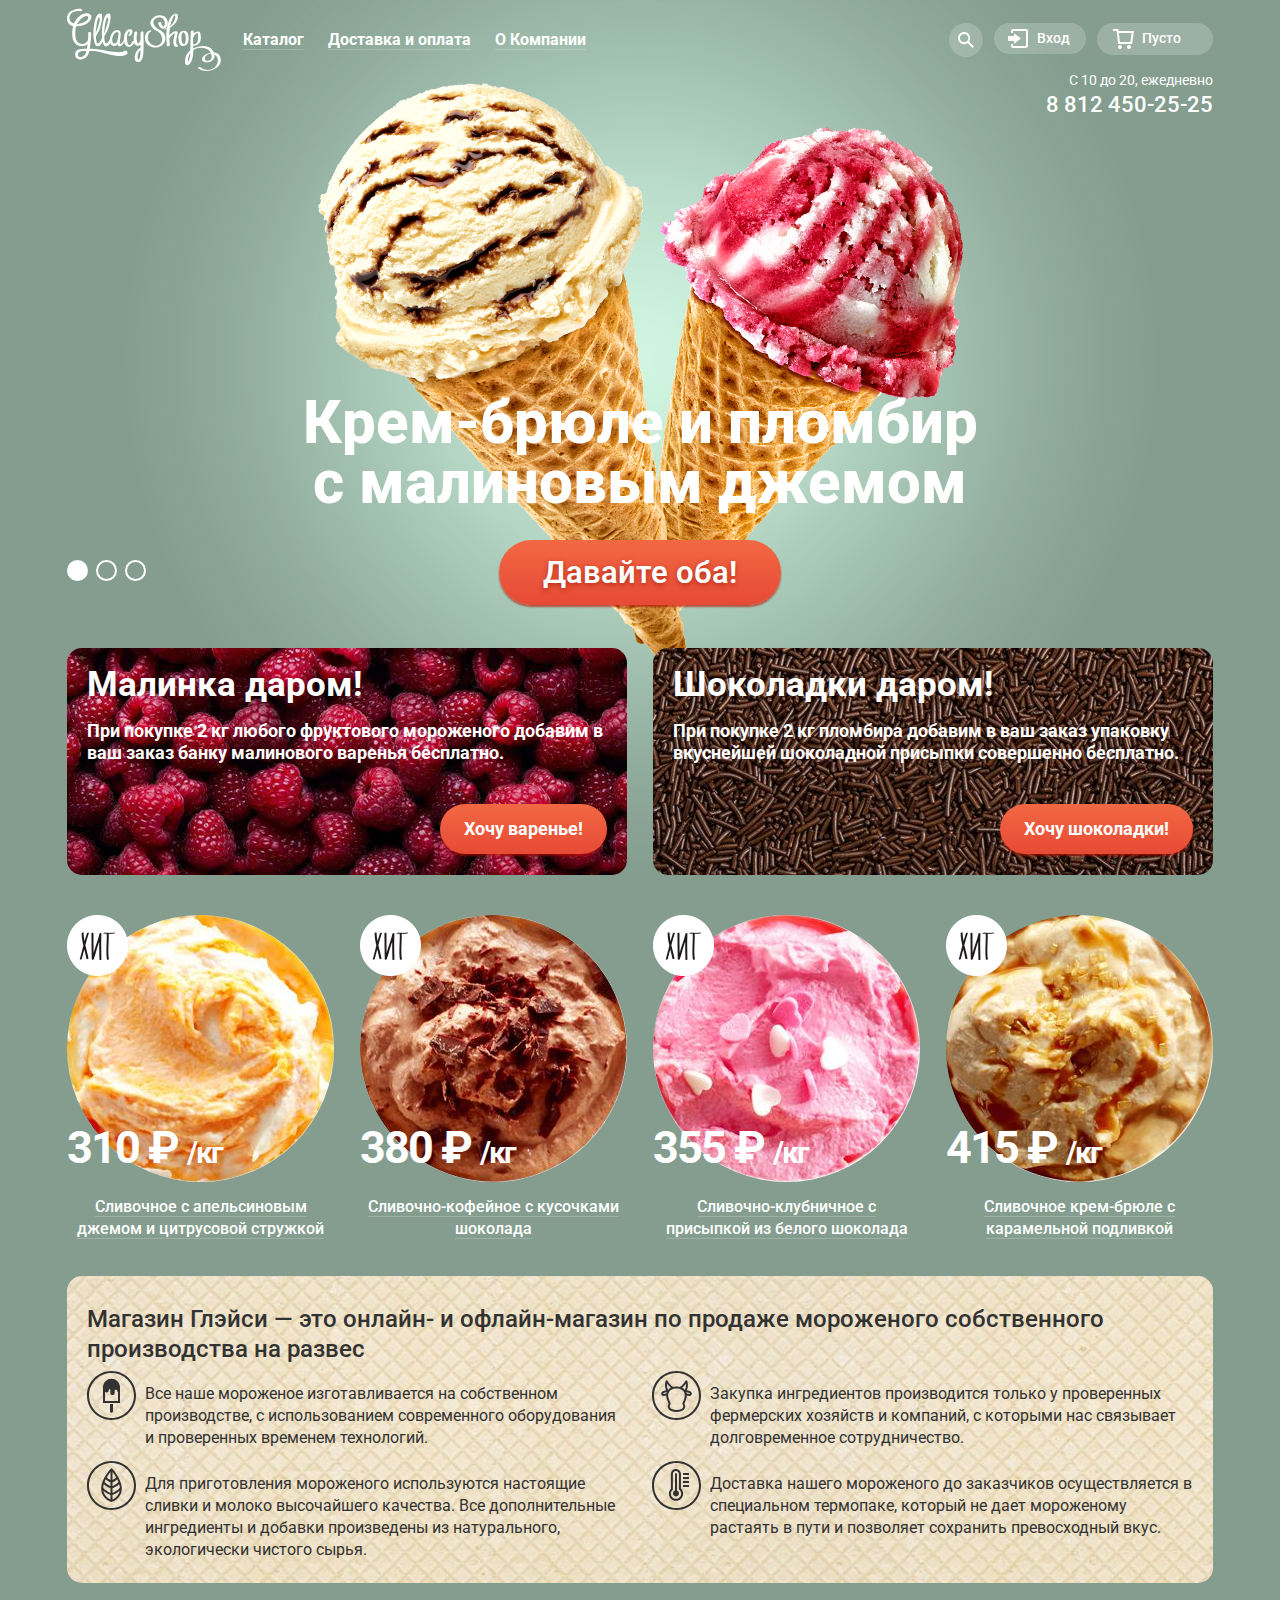
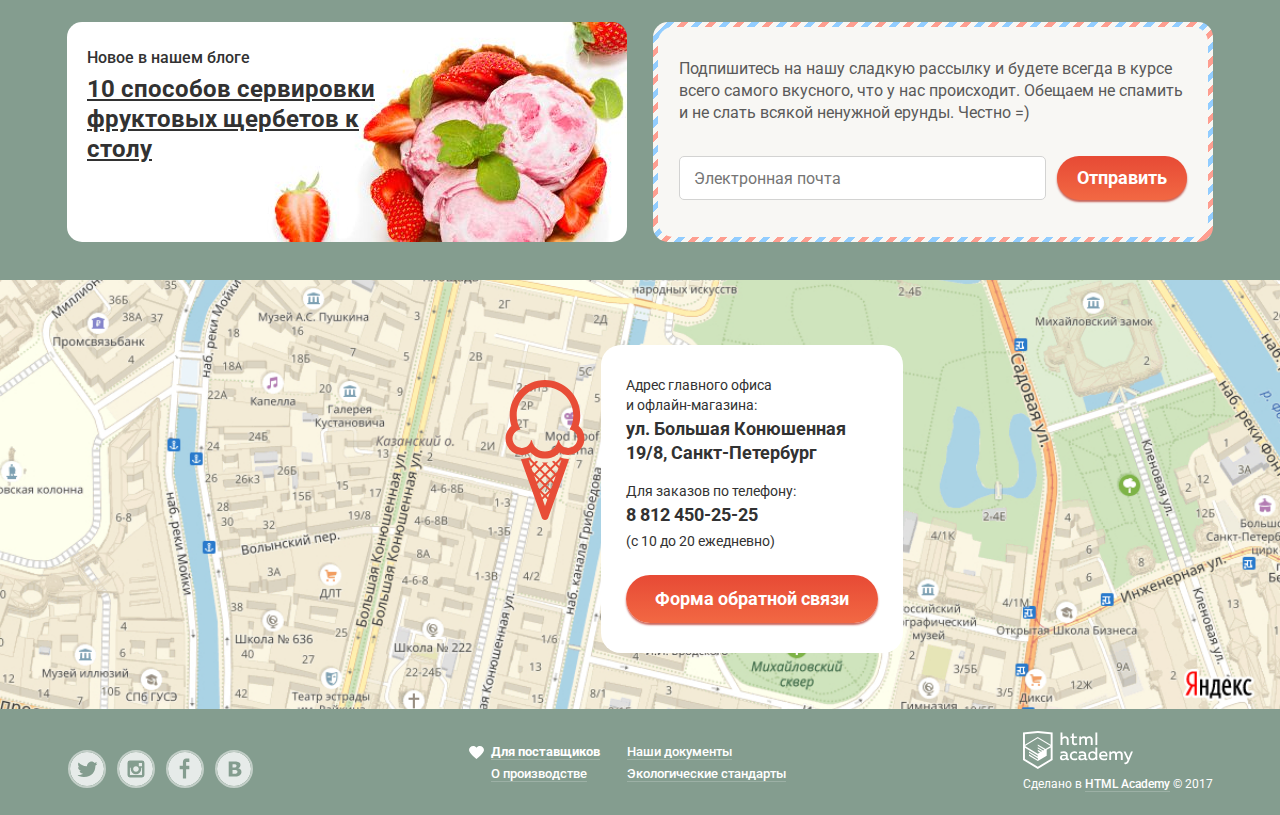
==== commit 7958d542: "Выравнивает табы и добавляет табиндекс" ====
--- a/index.html
+++ b/index.html
@@ -1,303 +1,364 @@
 <!DOCTYPE html>
 <html lang="ru">
-
-<head>
-  <meta charset="utf-8">
-  <title>HTML Academy: Глейси - Главная</title>
-  <link href="https://fonts.googleapis.com/css?family=Roboto:400,500,700&amp;subset=cyrillic" rel="stylesheet">
-  <link rel="stylesheet" href="css/normalize.css">
-  <link rel="stylesheet" href="css/min.style.css">
-  <link rel="stylesheet" href="css/style.css">
-  <link rel="icon" href="img/favicon.ico" type="image/x-icon">
-  <link rel="shortcut icon" href="img/favicon.ico" type="image/x-icon">
-</head>
-
-<body>
-  <input class="visually-hidden" type="radio" id="product-1" name="toggle" checked>
-  <input class="visually-hidden" type="radio" id="product-2" name="toggle">
-  <input class="visually-hidden" type="radio" id="product-3" name="toggle">
-  <div class="site-wrapper">
-    <div class="wrapper">
-      <header class="main-header">
-        <nav class="main-navigation">
-          <a class="main-header-logo"><img src="img/logo.svg" alt="logo" width="154" height="64"></a>
-          <ul class="site-navigation">
-            <li class="site-navigation-item first">
-              <a class="site-navigation-link" href="ice-cream.html">Каталог</a>
-              <ul class="catalog-navigation">
-                <li class="catalog-navigation-item first"><a class="catalog-navigation-link" href="new-items.html">Новинки</a></li>
-                <li class="catalog-navigation-item"><a class="catalog-navigation-link" href="catalog.html">Сливочное</a></li>
-                <li class="catalog-navigation-item"><a class="catalog-navigation-link" href="sorbet.html">Щербеты</a></li>
-                <li class="catalog-navigation-item"><a class="catalog-navigation-link" href="fruit-ice.html">Фруктовый лед</a></li>
-                <li class="catalog-navigation-item last"><a class="catalog-navigation-link" href="melorin.html">Мелорин</a></li>
-              </ul>
-            </li>
-            <li class="site-navigation-item">
-              <a class="site-navigation-link" href="delivery.html">Доставка и оплата</a>
-            </li>
-            <li class="site-navigation-item">
-              <a class="site-navigation-link" href="about.html">О Компании</a>
-            </li>
-          </ul>
-        </nav>
-        <div class="header-actions">
-          <div class="main-header-search">
-            <a class="search-link" href="#">
-				Поиск
-				<svg version="1.1" xmlns="http://www.w3.org/2000/svg" xmlns:xlink="http://www.w3.org/1999/xlink" x="0px" y="0px" width="17px" height="17px" viewBox="0 0 17 17" enable-background="new 0 0 17 17" xml:space="preserve">
-					<g>
-						<path fill="currentColor" d="M16.958,15.527L11.75,10.32C12.533,9.247,13,7.93,13,6.5C13,2.91,10.09,0,6.5,0S0,2.91,0,6.5
-									S2.91,13,6.5,13c1.438,0,2.763-0.473,3.839-1.263l5.205,5.204L16.958,15.527z M6.5,11C4.019,11,2,8.981,2,6.5S4.019,2,6.5,2
-									S11,4.019,11,6.5S8.981,11,6.5,11z"/>
-					</g>
-				</svg>
-			</a>
-            <form class="search-form" action="https://echo.htmlacademy.ru" method="post">
-              <label for="search"><span class="visually-hidden">Поиск</span></label>
-              <input id="search" type="text" name="search" placeholder="Что ищем?">
-            </form>
-          </div>
-          <div class="header-login">
-            <a class="login-link" href="login.html">
-							<svg version="1.1" xmlns="http://www.w3.org/2000/svg" xmlns:xlink="http://www.w3.org/1999/xlink" x="0px" y="0px" width="21px" height="19px" viewBox="0 0 21 19" enable-background="new 0 0 21 19" xml:space="preserve">
-							<g>
-								<polygon fill="currentColor" points="6,14.875 12.917,9.5 6,4.125 6,7.042 -0.042,7.042 -0.042,11.959 6,11.959 	"/>
-								<path fill="currentColor" d="M18,0H5C3.9,0,3,0.9,3,2v2h2V2h13v15H5v-2H3v2c0,1.1,0.9,2,2,2h13c1.1,0,2-0.9,2-2V2C20,0.9,19.1,0,18,0z"
-									/>
-							</g>
+	<head>
+		<meta charset="utf-8">
+		<title>HTML Academy: Глейси - Главная</title>
+		<link href="https://fonts.googleapis.com/css?family=Roboto:400,500,700&amp;subset=cyrillic" rel="stylesheet">
+		<link rel="stylesheet" href="css/normalize.css">
+		<link rel="stylesheet" href="css/min.style.css">
+		<link rel="stylesheet" href="css/style.css">
+		<link rel="icon" href="img/favicon.ico" type="image/x-icon">
+		<link rel="shortcut icon" href="img/favicon.ico" type="image/x-icon">
+	</head>
+	<body>
+		<input class="visually-hidden product-1" type="radio" id="product-1" name="toggle" checked>
+		<input class="visually-hidden product-2" type="radio" id="product-2" name="toggle">
+		<input class="visually-hidden product-3" type="radio" id="product-3" name="toggle">
+		<div class="site-wrapper">
+			<div class="wrapper">
+				<header class="main-header">
+					<nav class="main-navigation">
+						<a class="main-header-logo"><img src="img/logo.svg" alt="logo" width="154" height="64"></a>
+						<ul class="site-navigation">
+							<li class="site-navigation-item first">
+								<a class="site-navigation-link" href="ice-cream.html">Каталог</a>
+								<ul class="catalog-navigation">
+									<li class="catalog-navigation-item first">
+										<a class="catalog-navigation-link" href="new-items.html">Новинки</a>
+									</li>
+									<li class="catalog-navigation-item">
+										<a class="catalog-navigation-link" href="catalog.html">Сливочное</a>
+									</li>
+									<li class="catalog-navigation-item">
+										<a class="catalog-navigation-link" href="sorbet.html">Щербеты</a>
+									</li>
+									<li class="catalog-navigation-item">
+										<a class="catalog-navigation-link" href="fruit-ice.html">Фруктовый лед</a>
+									</li>
+									<li class="catalog-navigation-item last">
+										<a class="catalog-navigation-link" href="melorin.html">Мелорин</a>
+									</li>
+								</ul>
+							</li>
+							<li class="site-navigation-item">
+								<a class="site-navigation-link" href="delivery.html">Доставка и оплата</a>
+							</li>
+							<li class="site-navigation-item">
+								<a class="site-navigation-link" href="about.html">О Компании</a>
+							</li>
+						</ul>
+					</nav>
+					<div class="header-actions">
+						<div class="main-header-search">
+							<a class="search-link" href="#">
+								Поиск
+								<svg version="1.1" xmlns="http://www.w3.org/2000/svg" xmlns:xlink="http://www.w3.org/1999/xlink" x="0px" y="0px" width="17px" height="17px" viewBox="0 0 17 17" enable-background="new 0 0 17 17" xml:space="preserve">
+									<g>
+										<path fill="currentColor" d="M16.958,15.527L11.75,10.32C12.533,9.247,13,7.93,13,6.5C13,2.91,10.09,0,6.5,0S0,2.91,0,6.5
+											S2.91,13,6.5,13c1.438,0,2.763-0.473,3.839-1.263l5.205,5.204L16.958,15.527z M6.5,11C4.019,11,2,8.981,2,6.5S4.019,2,6.5,2
+											S11,4.019,11,6.5S8.981,11,6.5,11z"/>
+									</g>
+								</svg>
+							</a>
+							<form class="search-form" action="https://echo.htmlacademy.ru" method="post">
+								<label for="search">
+									<span class="visually-hidden">Поиск</span>
+								</label>
+								<input id="search" type="text" name="search" placeholder="Что ищем?">
+							</form>
+						</div>
+						<div class="header-login">
+							<a class="login-link" href="login.html">
+								<svg version="1.1" xmlns="http://www.w3.org/2000/svg" xmlns:xlink="http://www.w3.org/1999/xlink" x="0px" y="0px" width="21px" height="19px" viewBox="0 0 21 19" enable-background="new 0 0 21 19" xml:space="preserve">
+									<g>
+										<polygon fill="currentColor" points="6,14.875 12.917,9.5 6,4.125 6,7.042 -0.042,7.042 -0.042,11.959 6,11.959 	"/>
+										<path fill="currentColor" d="M18,0H5C3.9,0,3,0.9,3,2v2h2V2h13v15H5v-2H3v2c0,1.1,0.9,2,2,2h13c1.1,0,2-0.9,2-2V2C20,0.9,19.1,0,18,0z"
+											/>
+									</g>
+								</svg>
+								Вход
+							</a>
+							<section class="modal modal-login">
+								<h2 class="visually-hidden">Личный кабинет</h2>
+								<form class="login-form" action="https://echo.htmlacademy.ru" method="post">
+									<p class="login-item">
+										<label class="visually-hidden" for="user-email">Email</label>
+										<input class="login-email" id="user-email" type="email" name="email" placeholder="Электронная почта">
+									</p>
+									<p class="login-item">
+										<label class="visually-hidden" for="user-password">Пароль</label>
+										<input class="login-password" id="user-password" type="password" name="password" placeholder="Пароль">
+									</p>
+									<button class="button" type="submit">Войти</button>
+									<ul class="login-password-info">
+										<li>
+											<a class="restore" href="#">Забыли пароль?</a>
+										</li>
+										<li>
+											<a class="registration" href="#">Новая регистрация</a>
+										</li>
+									</ul>
+								</form>
+							</section>
+						</div>
+						<a class="cart-form" href="cart.html">
+							<svg version="1.1" xmlns="http://www.w3.org/2000/svg" xmlns:xlink="http://www.w3.org/1999/xlink" x="0px" y="0px"
+								width="21px" height="20px" viewBox="0 0 21 20" enable-background="new 0 0 21 20" xml:space="preserve">
+								<g>
+									<path fill="currentColor" d="M5.657,2.031L5.422,0H0v2h3.64l1.5,13h13.988l1.699-12.969H5.657z M17.372,13H6.922L5.888,4.031h12.66
+										L17.372,13z"/>
+									<circle fill="currentColor" cx="6.984" cy="18" r="2"/>
+									<circle fill="currentColor" cx="15.984" cy="18" r="2"/>
+								</g>
 							</svg>
-						Вход</a>
-            <section class="modal modal-login">
-              <h2 class="visually-hidden">Личный кабинет</h2>
-              <form class="login-form" action="https://echo.htmlacademy.ru" method="post">
-                <p class="login-item">
-                  <label class="visually-hidden" for="user-email">Email</label>
-                  <input class="login-email" id="user-email" type="email" name="email" placeholder="Электронная почта">
-                </p>
-                <p class="login-item">
-                  <label class="visually-hidden" for="user-password">Пароль</label>
-                  <input class="login-password" id="user-password" type="password" name="password" placeholder="Пароль">
-                </p>
-                <button class="button" type="submit">Войти</button>
-                <ul class="login-password-info">
-                  <li><a class="restore" href="#">Забыли пароль?</a></li>
-                  <li><a class="registration" href="#">Новая регистрация</a></li>
-                </ul>
-              </form>
-            </section>
-          </div>
-          <a class="cart-form" href="cart.html">						
-						<svg version="1.1" xmlns="http://www.w3.org/2000/svg" xmlns:xlink="http://www.w3.org/1999/xlink" x="0px" y="0px"
-							 width="21px" height="20px" viewBox="0 0 21 20" enable-background="new 0 0 21 20" xml:space="preserve">
-						<g>
-							<path fill="currentColor" d="M5.657,2.031L5.422,0H0v2h3.64l1.5,13h13.988l1.699-12.969H5.657z M17.372,13H6.922L5.888,4.031h12.66
-								L17.372,13z"/>
-							<circle fill="currentColor" cx="6.984" cy="18" r="2"/>
-							<circle fill="currentColor" cx="15.984" cy="18" r="2"/>
-						</g>
-						</svg>
-					Пусто</a>
-        </div>
-      </header>
-      <div class="header-contacts-wrapper">
-        <div class="header-contacts">
-          <span class="contacts-time">С 10 до 20, ежедневно</span>
-          <a href="tel:+78124502525" class="contacts-phone">8&nbsp;812&nbsp;450-25-25</a>
-        </div>
-      </div>
-      <main class="container">
-        <h1 class="visually-hidden">Магазин мороженого Gllacy Shop</h1>
-        <div class="slider">
-          <div class="slider-controls">
-            <label for="product-1">Первый</label>
-            <label for="product-2">Второй</label>
-            <label for="product-3">Третий</label>
-          </div>
-          <ul class="slider-switches">
-            <li class="slide" id="slide-1">
-              <div class="slide-description">Крем-брюле и пломбир с малиновым джемом</div>
-              <a href="catalog.html" class="special-offer-button button">Давайте оба!</a>
-            </li>
-            <li class="slide" id="slide-2">
-              <div class="slide-description">Шоколадный пломбир и лимонный сорбет</div>
-              <a href="catalog.html" class="special-offer-button button">Давайте оба!</a>
-            </li>
-            <li class="slide" id="slide-3">
-              <div class="slide-description">Пломбир с помадкой и клубничный щербет</div>
-              <a href="catalog.html" class="special-offer-button button">Давайте оба!</a>
-            </li>
-          </ul>
-        </div>
-        <section class="actions">
-          <h2 class="visually-hidden">Акции</h2>
-          <div class="action-first">
-            <div class="action-name">Малинка даром!</div>
-            <div class="action-description">При покупке 2 кг любого фруктового мороженого добавим в ваш заказ банку малинового варенья бесплатно.</div>
-            <a href="action-first.html" class="button">Хочу варенье!</a>
-          </div>
-          <div class="action-second">
-            <div class="action-name">Шоколадки даром!</div>
-            <div class="action-description">При покупке 2 кг пломбира добавим в ваш заказ упаковку вкуснейшей шоколадной присыпки совершенно бесплатно.</div>
-            <a href="action-second.html" class="button">Хочу шоколадки!</a>
-          </div>
-        </section>
-        <section class="popular-items">
-          <h2 class="visually-hidden">Популярные товары</h2>
-          <ul>
-            <li class="popular-item">
-              <div class="popular-item-wrapper"></div>
-              <span class="popular-label"></span>
-              <img src="img/popular-item-1.jpg" alt="" class="popular-photo" width="267" height="267">
-              <div class="popular-price">310&nbsp;&#8381;<span class="popular-price-type">/кг</span></div>
-              <div class="popular-link">
-                <a href="#">Сливочное с апельсиновым джемом и цитрусовой стружкой</a>
-              </div>
-              <a href="catalog-item.html" class="popular-quick-look button">Быстрый просмотр</a>
-            </li>
-            <li class="popular-item">
-              <div class="popular-item-wrapper"></div>
-              <span class="popular-label"></span>
-              <img src="img/popular-item-2.jpg" alt="" class="popular-photo" width="267" height="267">
-              <div class="popular-price">380&nbsp;&#8381;<span class="popular-price-type">/кг</span></div>
-              <div class="popular-link">
-                <a href="#">Сливочно-кофейное с кусочками шоколада</a>
-              </div>
-              <a href="catalog-item.html" class="popular-quick-look button">Быстрый просмотр</a>
-            </li>
-            <li class="popular-item">
-              <div class="popular-item-wrapper"></div>
-              <span class="popular-label"></span>
-              <img src="img/popular-item-3.jpg" alt="" class="popular-photo" width="267" height="267">
-              <div class="popular-price">355&nbsp;&#8381;<span class="popular-price-type">/кг</span></div>
-              <div class="popular-link">
-                <a href="#">Сливочно-клубничное с присыпкой из белого шоколада</a>
-              </div>
-              <a href="catalog-item.html" class="popular-quick-look button">Быстрый просмотр</a>
-            </li>
-            <li class="popular-item">
-              <div class="popular-item-wrapper"></div>
-              <span class="popular-label"></span>
-              <img src="img/popular-item-4.jpg" alt="" class="popular-photo" width="267" height="267">
-              <div class="popular-price">415&nbsp;&#8381;<span class="popular-price-type">/кг</span></div>
-              <div class="popular-link">
-                <a href="#">Сливочное крем-брюле с карамельной подливкой</a>
-              </div>
-              <a href="catalog-item.html" class="popular-quick-look button">Быстрый просмотр</a>
-            </li>
-          </ul>
-        </section>
-        <section class="presentation">
-          <h2 class="visually-hidden">О магазине</h2>
-          <div class="presentation-name">Магазин Глэйси — это онлайн- и офлайн-магазин по продаже мороженого собственного производства на развес</div>
-          <div class="presentation-container">
-            <div class="presentation-wrapper">
-              <p class="column-1">Все наше мороженое изготавливается на собственном производстве, с использованием современного оборудования и проверенных временем технологий.</p>
-              <p class="column-2">Для приготовления мороженого используются настоящие сливки и молоко высочайшего качества. Все дополнительные ингредиенты и добавки произведены из натурального, экологически чистого сырья.</p>
-            </div>
-            <div class="presentation-wrapper">
-              <p class="column-3">Закупка ингредиентов производится только у проверенных фермерских хозяйств и компаний, с которыми нас связывает долговременное сотрудничество.</p>
-              <p class="column-4">Доставка нашего мороженого до заказчиков осуществляется в специальном термопаке, который не дает мороженому растаять в пути и позволяет сохранить превосходный вкус.</p>
-            </div>
-          </div>
-        </section>
-        <section class="blog">
-          <h2 class="visually-hidden">Блог</h2>
-          <article class="blog-preview">
-            <h3 class="visually-hidden">Анонс статьи</h3>
-            <span>Новое в нашем блоге</span>
-            <a href="blog.html">10 способов сервировки<br> фруктовых щербетов к<br> столу</a>
-          </article>
-          <div class="subscription-wrapper">
-            <div class="subscription">
-              <p>Подпишитесь на нашу сладкую рассылку и будете всегда в курсе всего самого вкусного, что у нас происходит. Обещаем не спамить и не слать всякой ненужной ерунды. Честно =)</p>
-              <form class="subscription-form" action="https://echo.htmlacademy.ru" method="post">
-                <p class="subscription-item">
-                  <label class="visually-hidden" for="subscriber-email">Email</label>
-                  <input type="email" name="email" id="subscriber-email" placeholder="Электронная почта" value="">
-                </p>
-                <button class="button" type="submit">Отправить</button>
-              </form>
-            </div>
-          </div>
-        </section>
-        <section class="modal modal-feedback">
-          <h2>Мы обязательно вам ответим!</h2>
-          <form class="feedback-form" action="https://echo.htmlacademy.ru" method="post">
-            <p class="feedback-item">
-              <label class="visually-hidden" for="feedback-name">Имя</label>
-              <input id="feedback-name" type="text" name="feedbackname" value="" placeholder="Как вас зовут?">
-            </p>
-            <p class="feedback-item">
-              <label class="visually-hidden" for="feedback-email">Email</label>
-              <input id="feedback-email" type="text" name="feedbackemail" value="" placeholder="Ваша почта для ответа?">
-            </p>
-            <p class="feedback-item">
-              <textarea id="comment-field" rows="7" cols="40" name="feedbackcomment" aria-label="Поле для комментария">Напишите что-нибудь...</textarea>
-            </p>
-            <button class="button" type="submit">Отправить</button>
-          </form>
-          <a class="modal-close" href="javascript:;"></a>
-          <button class="modal-close visually-hidden" type="button">Закрыть</button>
-        </section>
-      </main>
-    </div>
-    <section class="footer-contacts">
-      <h2 class="visually-hidden">Контактные данные</h2>
-      <script type="text/javascript" charset="utf-8" async src="https://api-maps.yandex.ru/services/constructor/1.0/js/?um=constructor%3Ae298f3c245c5474c890d933b3e7638afacecadf1428b25ee84da4ffc987eb526&amp;width=100%25&amp;height=430&amp;lang=ru_RU&amp;scroll=true"></script>
-      <div class="home-footer-wrapper">
-        <div class="footer-address-wrapper">
-          <div class="footer-address">
-            <div class="footer-address-description">Адрес главного офиса<br> и офлайн-магазина:</div>
-            <div class="footer-address-item">ул. Большая Конюшенная 19/8, Санкт-Петербург</div>
-          </div>
-          <div class="footer-phone">
-            <div class="footer-address-description">Для заказов по телефону:</div>
-            <div class="footer-address-item">8 812 450-25-25</div>
-            <div class="footer-address-description">(с 10 до 20 ежедневно)</div>
-          </div>
-          <a href="feedback.html" class="feedback-button button">Форма обратной связи</a>
-        </div>
-      </div>
-    </section>
-    <div class="wrapper">
-      <footer>
-        <ul class="social-links">
-          <li><a class="social-button tw" href="https://twitter.com" target="_blank"><span class="visually-hidden">Twitter</span>
-				<svg xmlns="http://www.w3.org/2000/svg" width="32" height="32" viewBox="0 0 32 32">
-					<path fill="#849d8f" d="M16 0C7.164 0 0 7.164 0 16c0 8.837 7.164 16 16 16 8.837 0 16-7.163 16-16 0-8.836-7.163-16-16-16zm7.944 12.809c-.251 6.516-3.463 10.832-10.992 10.702h-.486c-.447 0-4.543-.443-5.344-1.823 2.479.19 4.247-.406 5.12-1.136-1.048-.289-2.923-.461-3.251-2.848.384.104.618.221 1.299.113-1.307-.824-2.758-1.519-2.679-3.643.311.317 1.164.518 1.46.457-.768-.233-2.149-3.244-.974-4.781 1.984 1.79 4.075 3.482 7.804 3.643.227-2.214 1.24-3.699 3.168-4.325 1.84-.479 3.255.26 3.901 1.138.737-.224 1.453-.466 2.193-.685-.004.833-.569 1.463-.935 1.709.747.165 1.423-.475 1.423-.475-.184.963-1.094 1.725-1.707 1.954z"/>
-				</svg>
-			</a></li>
-          <li><a class="social-button ig" href="https://instagram.com" target="_blank"><span class="visually-hidden">Instagram</span>
-							<svg xmlns="http://www.w3.org/2000/svg" width="32" height="32" viewBox="0 0 32 32"><g fill="#FFF"><path d="M20.916 16a4.938 4.938 0 1 1-9.877 0c0-.394.051-.773.138-1.14h-.897v6.838h11.396V14.86h-.897c.086.367.137.746.137 1.14z"/><path d="M15.978 18.659c1.466 0 2.659-1.193 2.659-2.659s-1.193-2.659-2.659-2.659c-1.466 0-2.659 1.193-2.659 2.659s1.192 2.659 2.659 2.659zM18.637 10.302h3.039v3.039h-3.039z"/><path d="M16 0C7.164 0 0 7.164 0 16c0 8.837 7.164 16 16 16 8.837 0 16-7.163 16-16 0-8.836-7.163-16-16-16zm7.955 21.698a2.285 2.285 0 0 1-2.279 2.279H10.279A2.285 2.285 0 0 1 8 21.698V10.302a2.286 2.286 0 0 1 2.279-2.279h11.396a2.286 2.286 0 0 1 2.279 2.279v11.396z"/></g></svg>
-						</a></li>
-          <li><a class="social-button fb" href="https://facebook.com" target="_blank"><span class="visually-hidden">Facebook</span>
-							<svg xmlns="http://www.w3.org/2000/svg" width="32" height="32" viewBox="0 0 32 32"><path fill="#FFF" d="M16 0C7.164 0 0 7.163 0 16s7.164 16 16 16c8.837 0 16-7.164 16-16S24.837 0 16 0zm4.062 9.455h-3.021v3.444h3.021v3.445h-3.021v8.61H14.02v-8.61H11v-3.445h3.021V9.455c0-1.902 1.353-3.445 3.021-3.445h3.021v3.445z"/></svg>
-						</a></li>
-          <li><a class="social-button vk" href="https://vk.com" target="_blank"><span class="visually-hidden">VK</span>
-							<svg xmlns="http://www.w3.org/2000/svg" width="32" height="32" viewBox="0 0 32 32"><g fill="#FFF"><path d="M16.637 14.495c.402-.019.719-.082.951-.188.326-.145.54-.33.641-.559.101-.229.15-.496.15-.797 0-.232-.058-.465-.174-.697-.116-.232-.322-.405-.617-.517-.264-.1-.592-.155-.984-.165a76.242 76.242 0 0 0-1.652-.014h-.339v2.965h.565c.571 0 1.057-.009 1.459-.028zM18.118 17.084c-.282-.081-.672-.125-1.166-.132a127.97 127.97 0 0 0-1.55-.009h-.79v3.493h.264c1.014 0 1.74-.003 2.18-.009a3.2 3.2 0 0 0 1.212-.245c.377-.157.633-.364.774-.625s.214-.562.214-.9c0-.446-.088-.788-.261-1.03-.17-.241-.464-.423-.877-.543z"/><path d="M16 0C7.164 0 0 7.164 0 16c0 8.837 7.164 16 16 16 8.837 0 16-7.163 16-16 0-8.836-7.163-16-16-16zm6.602 20.531a3.73 3.73 0 0 1-1.124 1.327c-.552.415-1.161.71-1.823.886s-1.501.264-2.519.264h-6.121V8.987h5.443c1.13 0 1.957.038 2.48.113a5.126 5.126 0 0 1 1.561.5c.533.27.929.632 1.189 1.087.26.455.392.975.392 1.558 0 .678-.179 1.278-.536 1.795-.358.518-.863.92-1.517 1.208v.075c.917.182 1.642.559 2.179 1.13.537.571.807 1.325.807 2.261 0 .678-.138 1.283-.411 1.817z"/></g></svg>
-						</a></li>
-        </ul>
-        <div class="footer-navigation-container">
-          <div class="footer-navigation-wrapper">
-            <ul class="footer-navigation">
-              <li class="first"><a href="for-dealers.html">Для поставщиков</a></li>
-              <li><a href="production.html">О производстве</a></li>
-            </ul>
-          </div>
-          <div class="footer-navigation-wrapper">
-            <ul class="footer-navigation">
-              <li><a href="documents.html">Наши документы</a></li>
-              <li><a href="eco-standarts.html">Экологические стандарты</a></li>
-            </ul>
-          </div>
-        </div>
-        <div class="footer-copyright">
-          <img src="img/logo-htmlacademy.svg" alt="" width="110" height="40">
-          <div>Сделано в <a href="https://htmlacademy.ru" target="_blank">HTML&nbsp;Academy</a> &copy;&nbsp;2017</div>
-        </div>
-      </footer>
-    </div>
-  </div>
-  <script src="js/min.script.js"></script>
-</body>
+							Пусто
+						</a>
+					</div>
+				</header>
+				<div class="header-contacts-wrapper">
+					<div class="header-contacts">
+						<span class="contacts-time">С 10 до 20, ежедневно</span>
+						<a href="tel:+78124502525" class="contacts-phone">8&nbsp;812&nbsp;450-25-25</a>
+					</div>
+				</div>
+				<main class="container">
+					<h1 class="visually-hidden">Магазин мороженого Gllacy Shop</h1>
+					<div class="slider">
+						<div class="slider-controls">
+							<label for="product-1" tabindex="0">Первый</label>
+							<label for="product-2" tabindex="0">Второй</label>
+							<label for="product-3" tabindex="0">Третий</label>
+						</div>
+						<ul class="slider-switches">
+							<li class="slide slide-1" id="slide-1">
+								<div class="slide-description">Крем-брюле и пломбир с малиновым джемом</div>
+								<a href="catalog.html" class="special-offer-button button">Давайте оба!</a>
+							</li>
+							<li class="slide slide-2" id="slide-2">
+								<div class="slide-description">Шоколадный пломбир и лимонный сорбет</div>
+								<a href="catalog.html" class="special-offer-button button">Давайте оба!</a>
+							</li>
+							<li class="slide slide-3" id="slide-3">
+								<div class="slide-description">Пломбир с помадкой и клубничный щербет</div>
+								<a href="catalog.html" class="special-offer-button button">Давайте оба!</a>
+							</li>
+						</ul>
+					</div>
+					<section class="actions">
+						<h2 class="visually-hidden">Акции</h2>
+						<div class="action-first">
+							<div class="action-name">Малинка даром!</div>
+							<div class="action-description">При покупке 2 кг любого фруктового мороженого добавим в ваш заказ банку малинового варенья бесплатно.</div>
+							<a href="action-first.html" class="button">Хочу варенье!</a>
+						</div>
+						<div class="action-second">
+							<div class="action-name">Шоколадки даром!</div>
+							<div class="action-description">При покупке 2 кг пломбира добавим в ваш заказ упаковку вкуснейшей шоколадной присыпки совершенно бесплатно.</div>
+							<a href="action-second.html" class="button">Хочу шоколадки!</a>
+						</div>
+					</section>
+					<section class="popular-items">
+						<h2 class="visually-hidden">Популярные товары</h2>
+						<ul>
+							<li class="popular-item">
+								<div class="popular-item-wrapper"></div>
+								<span class="popular-label"></span>
+								<img src="img/popular-item-1.jpg" alt="" class="popular-photo" width="267" height="267">
+								<div class="popular-price">310&nbsp;&#8381;
+									<span class="popular-price-type">/кг</span>
+								</div>
+								<div class="popular-link">
+									<a href="#">Сливочное с апельсиновым джемом и цитрусовой стружкой</a>
+								</div>
+								<a href="catalog-item.html" class="popular-quick-look button">Быстрый просмотр</a>
+							</li>
+							<li class="popular-item">
+								<div class="popular-item-wrapper"></div>
+								<span class="popular-label"></span>
+								<img src="img/popular-item-2.jpg" alt="" class="popular-photo" width="267" height="267">
+								<div class="popular-price">380&nbsp;&#8381;
+									<span class="popular-price-type">/кг</span>
+								</div>
+								<div class="popular-link">
+									<a href="#">Сливочно-кофейное с кусочками шоколада</a>
+								</div>
+								<a href="catalog-item.html" class="popular-quick-look button">Быстрый просмотр</a>
+							</li>
+							<li class="popular-item">
+								<div class="popular-item-wrapper"></div>
+								<span class="popular-label"></span>
+								<img src="img/popular-item-3.jpg" alt="" class="popular-photo" width="267" height="267">
+								<div class="popular-price">355&nbsp;&#8381;
+									<span class="popular-price-type">/кг</span>
+								</div>
+								<div class="popular-link">
+									<a href="#">Сливочно-клубничное с присыпкой из белого шоколада</a>
+								</div>
+								<a href="catalog-item.html" class="popular-quick-look button">Быстрый просмотр</a>
+							</li>
+							<li class="popular-item">
+								<div class="popular-item-wrapper"></div>
+								<span class="popular-label"></span>
+								<img src="img/popular-item-4.jpg" alt="" class="popular-photo" width="267" height="267">
+								<div class="popular-price">415&nbsp;&#8381;
+									<span class="popular-price-type">/кг</span>
+								</div>
+								<div class="popular-link">
+									<a href="#">Сливочное крем-брюле с карамельной подливкой</a>
+								</div>
+								<a href="catalog-item.html" class="popular-quick-look button">Быстрый просмотр</a>
+							</li>
+						</ul>
+					</section>
+					<section class="presentation">
+						<h2 class="visually-hidden">О магазине</h2>
+						<div class="presentation-name">Магазин Глэйси — это онлайн- и офлайн-магазин по продаже мороженого собственного производства на развес</div>
+						<div class="presentation-container">
+							<div class="presentation-wrapper">
+								<p class="column-1">Все наше мороженое изготавливается на собственном производстве, с использованием современного оборудования и проверенных временем технологий.</p>
+								<p class="column-2">Для приготовления мороженого используются настоящие сливки и молоко высочайшего качества. Все дополнительные ингредиенты и добавки произведены из натурального, экологически чистого сырья.</p>
+							</div>
+							<div class="presentation-wrapper">
+								<p class="column-3">Закупка ингредиентов производится только у проверенных фермерских хозяйств и компаний, с которыми нас связывает долговременное сотрудничество.</p>
+								<p class="column-4">Доставка нашего мороженого до заказчиков осуществляется в специальном термопаке, который не дает мороженому растаять в пути и позволяет сохранить превосходный вкус.</p>
+							</div>
+						</div>
+					</section>
+					<section class="blog">
+						<h2 class="visually-hidden">Блог</h2>
+						<article class="blog-preview">
+							<h3 class="visually-hidden">Анонс статьи</h3>
+							<span>Новое в нашем блоге</span>
+							<a href="blog.html">10 способов сервировки<br> фруктовых щербетов к<br> столу</a>
+						</article>
+						<div class="subscription-wrapper">
+							<div class="subscription">
+								<p>Подпишитесь на нашу сладкую рассылку и будете всегда в курсе всего самого вкусного, что у нас происходит. Обещаем не спамить и не слать всякой ненужной ерунды. Честно =)</p>
+								<form class="subscription-form" action="https://echo.htmlacademy.ru" method="post">
+									<p class="subscription-item">
+										<label class="visually-hidden" for="subscriber-email">Email</label>
+										<input type="email" name="email" id="subscriber-email" placeholder="Электронная почта" value="">
+									</p>
+									<button class="button" type="submit">Отправить</button>
+								</form>
+							</div>
+						</div>
+					</section>
+					<section class="modal modal-feedback">
+						<h2>Мы обязательно вам ответим!</h2>
+						<form class="feedback-form" action="https://echo.htmlacademy.ru" method="post">
+							<p class="feedback-item">
+								<label class="visually-hidden" for="feedback-name">Имя</label>
+								<input id="feedback-name" type="text" name="feedbackname" value="" placeholder="Как вас зовут?">
+							</p>
+							<p class="feedback-item">
+								<label class="visually-hidden" for="feedback-email">Email</label>
+								<input id="feedback-email" type="text" name="feedbackemail" value="" placeholder="Ваша почта для ответа?">
+							</p>
+							<p class="feedback-item">
+								<textarea id="comment-field" rows="7" cols="40" name="feedbackcomment" aria-label="Поле для комментария">Напишите что-нибудь...</textarea>
+							</p>
+							<button class="button" type="submit">Отправить</button>
+						</form>
+						<a class="modal-close" href="javascript:;"></a>
+						<button class="modal-close visually-hidden" type="button">Закрыть</button>
+					</section>
+				</main>
+			</div>
+			<section class="footer-contacts">
+				<h2 class="visually-hidden">Контактные данные</h2>
+				<script type="text/javascript" charset="utf-8" async src="https://api-maps.yandex.ru/services/constructor/1.0/js/?um=constructor%3Ae298f3c245c5474c890d933b3e7638afacecadf1428b25ee84da4ffc987eb526&amp;width=100%25&amp;height=430&amp;lang=ru_RU&amp;scroll=true"></script>
+				<div class="home-footer-wrapper">
+					<div class="footer-address-wrapper">
+						<div class="footer-address">
+							<div class="footer-address-description">Адрес главного офиса<br> и офлайн-магазина:</div>
+							<div class="footer-address-item">ул. Большая Конюшенная 19/8, Санкт-Петербург</div>
+						</div>
+						<div class="footer-phone">
+							<div class="footer-address-description">Для заказов по телефону:</div>
+							<div class="footer-address-item">8 812 450-25-25</div>
+							<div class="footer-address-description">(с 10 до 20 ежедневно)</div>
+						</div>
+						<a href="feedback.html" class="feedback-button button">Форма обратной связи</a>
+					</div>
+				</div>
+			</section>
+			<div class="wrapper">
+				<footer>
+					<ul class="social-links">
+						<li>
+							<a class="social-button tw" href="https://twitter.com" target="_blank">
+								<span class="visually-hidden">Twitter</span>
+								<svg xmlns="http://www.w3.org/2000/svg" width="32" height="32" viewBox="0 0 32 32">
+									<path fill="#849d8f" d="M16 0C7.164 0 0 7.164 0 16c0 8.837 7.164 16 16 16 8.837 0 16-7.163 16-16 0-8.836-7.163-16-16-16zm7.944 12.809c-.251 6.516-3.463 10.832-10.992 10.702h-.486c-.447 0-4.543-.443-5.344-1.823 2.479.19 4.247-.406 5.12-1.136-1.048-.289-2.923-.461-3.251-2.848.384.104.618.221 1.299.113-1.307-.824-2.758-1.519-2.679-3.643.311.317 1.164.518 1.46.457-.768-.233-2.149-3.244-.974-4.781 1.984 1.79 4.075 3.482 7.804 3.643.227-2.214 1.24-3.699 3.168-4.325 1.84-.479 3.255.26 3.901 1.138.737-.224 1.453-.466 2.193-.685-.004.833-.569 1.463-.935 1.709.747.165 1.423-.475 1.423-.475-.184.963-1.094 1.725-1.707 1.954z"/>
+								</svg>
+							</a>
+						</li>
+						<li>
+							<a class="social-button ig" href="https://instagram.com" target="_blank">
+								<span class="visually-hidden">Instagram</span>
+								<svg xmlns="http://www.w3.org/2000/svg" width="32" height="32" viewBox="0 0 32 32">
+									<g fill="#FFF">
+										<path d="M20.916 16a4.938 4.938 0 1 1-9.877 0c0-.394.051-.773.138-1.14h-.897v6.838h11.396V14.86h-.897c.086.367.137.746.137 1.14z"/>
+										<path d="M15.978 18.659c1.466 0 2.659-1.193 2.659-2.659s-1.193-2.659-2.659-2.659c-1.466 0-2.659 1.193-2.659 2.659s1.192 2.659 2.659 2.659zM18.637 10.302h3.039v3.039h-3.039z"/>
+										<path d="M16 0C7.164 0 0 7.164 0 16c0 8.837 7.164 16 16 16 8.837 0 16-7.163 16-16 0-8.836-7.163-16-16-16zm7.955 21.698a2.285 2.285 0 0 1-2.279 2.279H10.279A2.285 2.285 0 0 1 8 21.698V10.302a2.286 2.286 0 0 1 2.279-2.279h11.396a2.286 2.286 0 0 1 2.279 2.279v11.396z"/>
+									</g>
+								</svg>
+							</a>
+						</li>
+						<li>
+							<a class="social-button fb" href="https://facebook.com" target="_blank">
+								<span class="visually-hidden">Facebook</span>
+								<svg xmlns="http://www.w3.org/2000/svg" width="32" height="32" viewBox="0 0 32 32">
+									<path fill="#FFF" d="M16 0C7.164 0 0 7.163 0 16s7.164 16 16 16c8.837 0 16-7.164 16-16S24.837 0 16 0zm4.062 9.455h-3.021v3.444h3.021v3.445h-3.021v8.61H14.02v-8.61H11v-3.445h3.021V9.455c0-1.902 1.353-3.445 3.021-3.445h3.021v3.445z"/>
+								</svg>
+							</a>
+						</li>
+						<li>
+							<a class="social-button vk" href="https://vk.com" target="_blank">
+								<span class="visually-hidden">VK</span>
+								<svg xmlns="http://www.w3.org/2000/svg" width="32" height="32" viewBox="0 0 32 32">
+									<g fill="#FFF">
+										<path d="M16.637 14.495c.402-.019.719-.082.951-.188.326-.145.54-.33.641-.559.101-.229.15-.496.15-.797 0-.232-.058-.465-.174-.697-.116-.232-.322-.405-.617-.517-.264-.1-.592-.155-.984-.165a76.242 76.242 0 0 0-1.652-.014h-.339v2.965h.565c.571 0 1.057-.009 1.459-.028zM18.118 17.084c-.282-.081-.672-.125-1.166-.132a127.97 127.97 0 0 0-1.55-.009h-.79v3.493h.264c1.014 0 1.74-.003 2.18-.009a3.2 3.2 0 0 0 1.212-.245c.377-.157.633-.364.774-.625s.214-.562.214-.9c0-.446-.088-.788-.261-1.03-.17-.241-.464-.423-.877-.543z"/>
+										<path d="M16 0C7.164 0 0 7.164 0 16c0 8.837 7.164 16 16 16 8.837 0 16-7.163 16-16 0-8.836-7.163-16-16-16zm6.602 20.531a3.73 3.73 0 0 1-1.124 1.327c-.552.415-1.161.71-1.823.886s-1.501.264-2.519.264h-6.121V8.987h5.443c1.13 0 1.957.038 2.48.113a5.126 5.126 0 0 1 1.561.5c.533.27.929.632 1.189 1.087.26.455.392.975.392 1.558 0 .678-.179 1.278-.536 1.795-.358.518-.863.92-1.517 1.208v.075c.917.182 1.642.559 2.179 1.13.537.571.807 1.325.807 2.261 0 .678-.138 1.283-.411 1.817z"/>
+									</g>
+								</svg>
+							</a>
+						</li>
+					</ul>
+					<div class="footer-navigation-container">
+						<div class="footer-navigation-wrapper">
+							<ul class="footer-navigation">
+								<li class="first">
+									<a href="for-dealers.html">Для поставщиков</a>
+								</li>
+								<li>
+									<a href="production.html">О производстве</a>
+								</li>
+							</ul>
+						</div>
+						<div class="footer-navigation-wrapper">
+							<ul class="footer-navigation">
+								<li>
+									<a href="documents.html">Наши документы</a>
+								</li>
+								<li>
+									<a href="eco-standarts.html">Экологические стандарты</a>
+								</li>
+							</ul>
+						</div>
+					</div>
+					<div class="footer-copyright">
+						<a href="https://htmlacademy.ru/intensive/htmlcss">
+							<img src="img/logo-htmlacademy.svg" alt="" width="110" height="40">
+						</a>
+						<div>Сделано в 
+							<a href="https://htmlacademy.ru/intensive/htmlcss" target="_blank" class="copyright-link">HTML&nbsp;Academy</a>
+						 &copy;&nbsp;2017</div>
+					</div>
+				</footer>
+			</div>
+		</div>
+		<script src="js/min.script.js"></script>
+	</body>
 </html>--- a/css/min.style.css
+++ b/css/min.style.css
@@ -1 +1 @@
-a,body{color:#fff}.cart-items,.presentation-wrapper{-webkit-box-orient:vertical;-webkit-box-direction:normal}body{margin:0;padding:0;font-family:Roboto,Arial,sans-serif;font-size:16px;line-height:22px}a{text-decoration:none;font-weight:500;line-height:18px}.button,.site-navigation-item>a{color:#fff;vertical-align:middle;font-weight:700}img{max-width:100%;height:auto}button{cursor:pointer;-webkit-transition:all .3s ease;transition:all .3s ease}.button{font-size:18px;line-height:24px;text-align:center;border:none;border-radius:25px;padding:10px 20px;background-image:-webkit-linear-gradient(top,#e74a35 0,#f26843 100%);background-image:linear-gradient(to bottom,#e74a35 0,#f26843 100%);box-shadow:0 2px 2px 0 rgba(172,16,0,.64);-webkit-transition:all .3s ease;transition:all .3s ease}.cart-item-volume .cart-item-price,.cart-sum,.header-contacts{text-align:right}.visually-hidden{position:absolute;width:1px;height:1px;margin:-1px;border:0;padding:0;clip:rect(0 0 0 0);overflow:hidden}.visually-hidden:not(:focus):not(:active),input[type=checkbox].visually-hidden,input[type=radio].visually-hidden{position:absolute;width:1px;height:1px;margin:-1px;border:0;padding:0;white-space:nowrap;-webkit-clip-path:inset(100%);clip-path:inset(100%);clip:rect(0 0 0 0);overflow:hidden}.site-navigation,.site-navigation-item.first,.wrapper{position:relative}.site-wrapper{min-width:1200px;background-color:#849d8f;background-image:url(img/slider-item1.png);background-repeat:no-repeat;background-position:top center;-webkit-transition:background-image .5s ease,background-color .5s ease;transition:background-image .5s ease,background-color .5s ease}.site-wrapper::after,.site-wrapper::before{content:"";visibility:hidden}.site-wrapper::before{background-image:url(../img/slider-item2.png)}.site-wrapper::after{background-image:url(../img/slider-item3.png)}.site-wrapper.inner{background-image:-webkit-linear-gradient(top,#9db1a5,#849d8f);background-image:linear-gradient(to bottom,#9db1a5,#849d8f)}.wrapper{margin:0 auto;padding:8px 27px 0;width:1200px;box-sizing:border-box}.main-header{display:-webkit-box;display:-ms-flexbox;display:flex;-ms-flex-wrap:wrap;flex-wrap:wrap;-webkit-box-pack:justify;-ms-flex-pack:justify;justify-content:space-between;-webkit-box-align:center;-ms-flex-align:center;align-items:center;-ms-flex-line-pack:start;align-content:flex-start}.main-navigation{display:-webkit-box;display:-ms-flexbox;display:flex;-ms-flex-wrap:wrap;flex-wrap:wrap;-webkit-box-align:center;-ms-flex-align:center;align-items:center;width:560px;-ms-flex-line-pack:center;align-content:center}.main-header-logo{margin-right:10px}.main-header-logo img{width:154px;height:64px}.main-navigation>a{line-height:0;display:block}.header-actions,.site-navigation{display:-webkit-box;display:-ms-flexbox;-ms-flex-wrap:wrap;align-content:center}.main-navigation ul{padding:0;margin:0}.site-navigation{display:flex;flex-wrap:wrap;-ms-flex-pack:distribute;justify-content:space-around;-webkit-box-align:center;-ms-flex-align:center;align-items:center;-ms-flex-line-pack:center}.catalog-navigation,.site-navigation{line-height:18px;list-style:none}.site-navigation-item.first::after{content:"";width:84px;height:8px;background-color:transparent;position:absolute;top:28px;left:0}.site-navigation li{padding:5px 12px}.site-navigation-item>a{border-bottom:1px solid rgba(255,255,255,.2);cursor:pointer;display:block}.site-navigation-item:hover{background-color:#fff;border-radius:20px;padding:6px 12px}.site-navigation-item:hover>a{color:#333;text-decoration:none}.site-navigation-item:active{color:#333;background-color:#fff;border-radius:20px;box-shadow:inset 0 2px 1px 0 rgba(105,105,105,.4)}.catalog-navigation-item:active>a,.site-navigation-item.current:hover>a{color:#fff}.cart-full,.catalog-navigation,.search-form{box-shadow:0 20px 20px 0 rgba(0,0,0,.4)}.site-navigation-link.active{background-color:#d07058;border-radius:20px;padding:6px 15px;border:transparent;color:#fff;font-weight:500}.site-navigation-item.current{padding:0}.catalog-navigation{font-size:14px;line-height:16px;border-radius:5px;background-color:#f8f7f4;width:144px;display:none;position:absolute;top:35px;left:-8px;z-index:1}.main-header-search,.search-link{position:relative}.site-navigation-item.first:hover .catalog-navigation{display:block}.catalog-navigation .catalog-navigation-item{padding:10px 20px 6px}.catalog-navigation-item:hover{background-color:#fbded7}.catalog-navigation-item:focus{background-color:#f6b5a5}.catalog-navigation-item.active,.catalog-navigation-item:active{background-color:#d07058}.catalog-navigation-item.first{border-bottom:1px solid rgba(51,51,51,.2);-webkit-transition:all .3s ease;transition:all .3s ease}.login-link,.search-link svg{-webkit-transition:all .3s ease}.catalog-navigation-item.first:focus,.catalog-navigation-item.first:hover{border-radius:5px 5px 0 0}.catalog-navigation-item.last:focus,.catalog-navigation-item.last:hover{border-radius:0 0 5px 5px}.catalog-navigation-link{color:#323232;font-weight:400}.first>.catalog-navigation-link{font-weight:700}.active .catalog-navigation-link{color:#fff}.header-actions{display:flex;flex-wrap:wrap;width:560px;-webkit-box-pack:end;-ms-flex-pack:end;justify-content:flex-end;-webkit-box-align:start;-ms-flex-align:start;align-items:flex-start;-ms-flex-line-pack:center}.header-login{display:-webkit-box;display:-ms-flexbox;display:flex;list-style:none;-ms-flex-wrap:wrap;flex-wrap:wrap;-webkit-box-pack:justify;-ms-flex-pack:justify;justify-content:space-between}.main-header-search:hover .search-form,.search-link{display:block}.cart-form,.login-link,.search-link{border-radius:20px;background-color:rgba(255,255,255,.2);font-size:14px;font-weight:500;margin-left:11px}.search-link{padding:8px;width:18px;height:18px;line-height:16px;text-indent:-9999px}.search-link svg{position:absolute;top:50%;left:50%;display:block;width:16px;height:16px;-webkit-transform:translate(-50%,-50%);transform:translate(-50%,-50%);transition:all .3s ease}.login-link::after,.search-link::after{background-color:transparent;top:28px;right:-2px;position:absolute}.cart-form.active::after,.login-link::after,.search-link::after{height:10px;content:""}.login-link:hover svg,.search-link:hover svg{color:#000}.search-link::after{width:40px}.login-link{padding:6px 16px 6px 14px;line-height:19px;transition:all .3s ease}.cart-form,.login-form .button{-webkit-transition:all .3s ease}.login-link::after{width:90px}.cart-form{padding:6px 32px 6px 16px;line-height:19px;transition:all .3s ease}.cart-form svg,.login-link svg{margin-right:8px;float:left}.cart-form:hover,.login-link:hover,.search-link:hover{color:#323232;background-color:#f8f7f4}.cart-container,.cart-items{display:-webkit-box;display:-ms-flexbox;-ms-flex-wrap:wrap}.search-form{position:absolute;top:35px;right:0;z-index:1;padding:20px 15px;border-radius:6px}.cart-container{position:relative;display:flex;list-style:none;flex-wrap:wrap;-webkit-box-pack:justify;-ms-flex-pack:justify;justify-content:space-between;-webkit-box-align:center;-ms-flex-align:center;align-items:center}.cart-form.active{font-weight:500;color:#323232;background-color:#fff;border-radius:20px;padding:6px 16px 6px 14px}.cart-form.active::after{width:120px;background-color:transparent;position:absolute;top:28px;right:-2px}.cart-container:hover .cart-full{display:block}.cart-full{position:absolute;background-color:#fff;border-radius:5px;display:none;width:540px;padding:20px 15px;z-index:5;top:35px;right:0;box-sizing:border-box}.cart-items{color:#323232;font-size:13px;line-height:16px;border-bottom:1px solid rgba(51,51,51,.2);display:flex;flex-wrap:wrap;-ms-flex-direction:column;flex-direction:column;-webkit-box-pack:justify;-ms-flex-pack:justify;justify-content:space-between}.cart-item{display:-webkit-box;display:-ms-flexbox;display:flex;-ms-flex-wrap:wrap;flex-wrap:wrap;-webkit-box-pack:start;-ms-flex-pack:start;justify-content:flex-start;-webkit-box-align:center;-ms-flex-align:center;align-items:center;-ms-flex-line-pack:end;align-content:flex-end;margin-bottom:19px}.cart-item-photo{padding-left:27px;padding-right:13px;box-sizing:border-box;position:relative}.cart-item-name{margin-right:30px;width:216px}.cart-item-volume{margin-right:26px}.cart-item-photo::before{content:"";background-image:url(../img/delete-icon.png);background-repeat:no-repeat;background-position:0 0;position:absolute;width:15px;height:15px;top:10px;left:0}.cart-item-pure-price{color:#999}.cart-sum{color:#323232;font-weight:700;font-size:15px;line-height:18px;margin:14px 0}.cart-buy{float:right;padding:10px 15px}.cart-buy:hover{background:-webkit-linear-gradient(#f58669 0,#ec6f5e 100%);background:linear-gradient(#f58669 0,#ec6f5e 100%);box-shadow:0 2px 2px rgba(172,16,0,1)}.cart-buy:active{background:-webkit-linear-gradient(#d84732 0,#e1613e 100%);background:linear-gradient(#d84732 0,#e1613e 100%);box-shadow:inset 0 2px 2px rgba(172,16,0,1)}.header-contacts-wrapper{position:absolute;right:27px}.contacts-time{font-size:14px;line-height:16px;display:block;margin-bottom:5px}.contacts-phone{font-size:22px;line-height:24px}.modal-feedback,.modal-login,.search-form{display:none;background-color:#f8f7f4}.header-login:hover .modal-login,.modal-close,.modal-show{display:block}.login-item{margin-bottom:20px}.feedback-item input,.feedback-item textarea,.login-item input,.search-form input{font:inherit;line-height:24px;border-style:solid;border-width:1px;border-color:#d3d3d2;border-radius:5px}.modal-login input[type=email]:focus,.modal-login input[type=password]:focus,.search-form input[type=text]:focus{font-weight:700}.feedback-item input:hover,.feedback-item textarea,.login-item input:hover,.search-form input:hover{border-width:2px;border-color:rgb(154,154,154,.52)}.feedback-item input:focus,.feedback-item textarea,.login-item input:focus,.search-form input:focus{border-width:2px;border-color:rgb(46,136,228,.52)}.feedback-item input:active,.feedback-item textarea,.login-item input:active,.search-form input:active{border-color:rgb(178,178,178,.52)}.search-form input[type=text]{width:310px;height:44px;box-sizing:border-box;line-height:24px;padding:10px}.header-login{position:relative}.modal-login{padding:20px 17px;border-radius:6px;background-color:#f8f7f4;box-shadow:0 20px 20px 0 rgba(0,0,0,.4);position:absolute;top:35px;z-index:1;right:-3px}.modal-login input[type=email],.modal-login input[type=password]{width:245px;height:44px;box-sizing:border-box;line-height:24px;padding:10px}.login-form p{margin-top:0}.login-form .button{width:105px;border-radius:25px;background:-webkit-linear-gradient(#f26843 0,#e74a35 100%);background:linear-gradient(#f26843 0,#e74a35 100%);box-shadow:0 2px 2px rgba(172,16,0,.64);transition:all .3s ease}.login-form .button:hover{background:-webkit-linear-gradient(#f58669 0,#ec6f5e 100%);background:linear-gradient(#f58669 0,#ec6f5e 100%);box-shadow:0 2px 2px rgba(172,16,0,1)}.login-form .button:active{background:-webkit-linear-gradient(#d84732 0,#e1613e 100%);background:linear-gradient(#d84732 0,#e1613e 100%);box-shadow:inset 0 2px 2px rgba(172,16,0,1)}.login-password-info{margin:0;padding:0;list-style:none;float:right}.registration,.restore{font-size:13px;color:#323232;border-bottom:1px solid rgba(50,50,50,.2)}.registration:active,.registration:focus,.registration:hover,.restore:active,.restore:focus,.restore:hover{color:#e84d37;border-bottom:1px solid rgba(232,77,55 ,.2)}.modal-feedback{padding:22px 26px;border-radius:10px;background-color:#f8f7f4;box-shadow:0 20px 20px 0 rgba(0,0,0,.4);position:absolute;top:336px;left:50%;margin-left:-240px;z-index:2}.modal-feedback h2{font-weight:500;font-size:24px;line-height:28px;color:#323232;margin-top:0}.modal-feedback input,.modal-feedback textarea{font-size:16px;line-height:24px;box-sizing:border-box}.modal-feedback input{width:267px;height:44px;padding:0 10px}.modal-feedback textarea{width:425px;height:154px;padding:10px;margin-bottom:10px}.modal-feedback input[type=text]:focus,.modal-feedback textarea:focus{font-weight:500}.modal-feedback .button{float:right;border-radius:25px;margin-bottom:5px;background:-webkit-linear-gradient(#f26843 0,#e74a35 100%);background:linear-gradient(#f26843 0,#e74a35 100%);box-shadow:0 2px 2px rgba(172,16,0,.64);-webkit-transition:all .3s ease;transition:all .3s ease}.modal-feedback .button:hover{background:-webkit-linear-gradient(#f58669 0,#ec6f5e 100%);background:linear-gradient(#f58669 0,#ec6f5e 100%);box-shadow:0 2px 2px rgba(172,16,0,1)}.modal-feedback .button:active{background:-webkit-linear-gradient(#d84732 0,#e1613e 100%);background:linear-gradient(#d84732 0,#e1613e 100%);box-shadow:inset 0 2px 2px rgba(172,16,0,1)}@-webkit-keyframes bounce{0%{-webkit-transform:translateY(-2000px);transform:translateY(-2000px)}70%{-webkit-transform:translateY(30px);transform:translateY(30px)}90%{-webkit-transform:translateY(-10px);transform:translateY(-10px)}100%{-webkit-transform:translateY(0);transform:translateY(0)}}@keyframes bounce{0%{-webkit-transform:translateY(-2000px);transform:translateY(-2000px)}70%{-webkit-transform:translateY(30px);transform:translateY(30px)}90%{-webkit-transform:translateY(-10px);transform:translateY(-10px)}100%{-webkit-transform:translateY(0);transform:translateY(0)}}@-webkit-keyframes shake{0%,100%{-webkit-transform:translateX(0);transform:translateX(0)}10%,30%,50%,70%,90%{-webkit-transform:translateX(-10px);transform:translateX(-10px)}20%,40%,60%,80%{-webkit-transform:translateX(10px);transform:translateX(10px)}}@keyframes shake{0%,100%{-webkit-transform:translateX(0);transform:translateX(0)}10%,30%,50%,70%,90%{-webkit-transform:translateX(-10px);transform:translateX(-10px)}20%,40%,60%,80%{-webkit-transform:translateX(10px);transform:translateX(10px)}}.modal-show{-webkit-animation:bounce .6s;animation:bounce .6s}.modal-error{-webkit-animation:shake .6s;animation:shake .6s}.modal-close{position:absolute;top:20px;right:30px;cursor:pointer}.actions,.breadcrumbs{display:-webkit-box;display:-ms-flexbox;-ms-flex-wrap:wrap}.modal-close::after,.modal-close::before{content:"";position:absolute;width:19px;height:3px;background-color:#323232}.modal-close::before{-webkit-transform:rotate(45deg);transform:rotate(45deg)}.modal-close::after{-webkit-transform:rotate(-45deg);transform:rotate(-45deg)}.inner .container{margin-top:25px}.breadcrumbs{margin:0 0 5px;padding:0;list-style:none;display:flex;flex-wrap:wrap;-webkit-box-pack:start;-ms-flex-pack:start;justify-content:flex-start}.breadcrumbs li{margin-right:5px}.breadcrumbs li:not(.breadcrumbs-current)::after{content:"»";margin:0 3px 0 6px}.breadcrumbs a{font-weight:400;font-size:14px;line-height:16px;border-bottom:1px solid rgba(255,255,255,.2)}.breadcrumbs a:focus,.breadcrumbs a:hover{color:#ffbc9e}.breadcrumbs-current span{font-size:14px;line-height:16px;border-bottom:1px solid transparent}.slider{margin-bottom:43px;position:relative;padding-top:321px;text-align:center;color:#fff}.slider-controls{position:absolute;bottom:23px;left:0;z-index:20;font-size:0}.slider-controls label{display:inline-block;vertical-align:top;width:17px;height:17px;margin-right:8px;background-color:transparent;border:2px solid #fff;border-radius:50%;cursor:pointer;-webkit-transition:all .3s ease;transition:all .3s ease}.slider ul,.slider-switches{margin:0;padding:0;list-style:none}.slider-controls label:hover{background-color:rgba(255,255,255,.4)}#product-1:checked~.site-wrapper{background-color:#849d8f;background-image:url(../img/slide-1.png)}#product-2:checked~.site-wrapper{background-color:#8996a6;background-image:url(../img/slide-2.png)}#product-3:checked~.site-wrapper{background-color:#9d8b84;background-image:url(../img/slide-3.png)}#product-1:checked~.site-wrapper #slide-1,#product-2:checked~.site-wrapper #slide-2,#product-3:checked~.site-wrapper #slide-3{display:block}#product-1:checked~.site-wrapper label[for=product-1],#product-2:checked~.site-wrapper label[for=product-2],#product-3:checked~.site-wrapper label[for=product-3]{background-color:#fff}.slide{display:none}.slide-description{font-size:60px;line-height:60px;text-align:center;width:700px;margin:0 auto 27px;font-weight:800}.special-offer-button{display:inline-block;vertical-align:top;padding:12px 44px;font-weight:600;font-size:31px;line-height:41px;text-align:center;color:#fff;text-decoration:none;text-shadow:0 2px 5px rgba(160,32,11,.76);border-radius:50px;background:-webkit-linear-gradient(#f26843 0,#e74a35 100%);background:linear-gradient(#f26843 0,#e74a35 100%);box-shadow:0 2px 2px rgba(172,16,0,.64);border:none;cursor:pointer;-webkit-transition:all .3s ease;transition:all .3s ease}.special-offer-button:hover{background:-webkit-linear-gradient(#f58669 0,#ec6f5e 100%);background:linear-gradient(#f58669 0,#ec6f5e 100%);box-shadow:0 2px 2px rgba(172,16,0,1)}.special-offer-button:active{background:-webkit-linear-gradient(#d84732 0,#e1613e 100%);background:linear-gradient(#d84732 0,#e1613e 100%);box-shadow:inset 0 2px 2px rgba(172,16,0,1)}.actions{display:flex;flex-wrap:wrap;-webkit-box-pack:justify;-ms-flex-pack:justify;justify-content:space-between;margin-bottom:40px}.action-first,.action-second{border-radius:15px;padding:16px 20px;box-sizing:border-box;width:560px}.action-first{background-color:#611223;background-image:url(../img/action-first.jpg)}.action-second{background-color:#43281c;background-image:url(../img/action-second.jpg)}.action-name{font-weight:700;font-size:35px;line-height:41px;margin-bottom:15px}.action-description{font-weight:700;font-size:18px;margin-bottom:40px}.actions .button{float:right;padding:13px 24px;border-radius:25px;margin-bottom:5px;background:-webkit-linear-gradient(#f26843 0,#e74a35 100%);background:linear-gradient(#f26843 0,#e74a35 100%);box-shadow:0 2px 2px rgba(172,16,0,.64);-webkit-transition:all .3s ease;transition:all .3s ease}.actions .button:hover{background:-webkit-linear-gradient(#f58669 0,#ec6f5e 100%);background:linear-gradient(#f58669 0,#ec6f5e 100%);box-shadow:0 2px 2px rgba(172,16,0,1)}.actions .button:active{background:-webkit-linear-gradient(#d84732 0,#e1613e 100%);background:linear-gradient(#d84732 0,#e1613e 100%);box-shadow:inset 0 2px 2px rgba(172,16,0,1)}.popular-items{margin-bottom:30px}.catalog-items{margin-bottom:98px}.catalog-items ul,.popular-items ul{margin:0 0 -55px;padding:0;list-style:none;display:-webkit-box;display:-ms-flexbox;display:flex;-ms-flex-wrap:wrap;flex-wrap:wrap;-webkit-box-pack:justify;-ms-flex-pack:justify;justify-content:space-between;-webkit-box-align:start;-ms-flex-align:start;align-items:flex-start;-ms-flex-line-pack:start;align-content:flex-start;min-height:386px}.catalog-item,.popular-item{width:267px;box-sizing:border-box;position:relative;display:inline-block;vertical-align:top}.catalog-item{margin-bottom:25px}.catalog-item-wrapper,.popular-item-wrapper{position:absolute;z-index:2;top:-5px;left:-14px;width:294px;height:406px;padding:5px 10px 0;border-radius:5px;background-color:rgba(254,254,254,.2);box-shadow:0 20px 20px 0 rgba(0,0,0,.4);box-sizing:border-box;display:none}.catalog-item:hover .catalog-item-wrapper,.catalog-item:hover .catalog-quick-look,.popular-item:hover .popular-item-wrapper,.popular-item:hover .popular-quick-look{display:block}.catalog-quick-look.button,.popular-quick-look.button{font-size:18px;line-height:24px;display:none;position:absolute;z-index:3;width:182px;padding:10px;margin-left:-104px;margin-bottom:20px;left:50%;top:333px;background:-webkit-linear-gradient(#f26843 0,#e74a35 100%);background:linear-gradient(#f26843 0,#e74a35 100%);box-shadow:0 2px 2px rgba(172,16,0,.64);-webkit-transition:all .3s ease;transition:all .3s ease}.catalog-quick-look.button:hover,.popular-quick-look.button:hover{background:-webkit-linear-gradient(#f58669 0,#ec6f5e 100%);background:linear-gradient(#f58669 0,#ec6f5e 100%);box-shadow:0 2px 2px rgba(172,16,0,1)}.catalog-quick-look.button:active,.popular-quick-look.button:active{background:-webkit-linear-gradient(#d84732 0,#e1613e 100%);background:linear-gradient(#d84732 0,#e1613e 100%);box-shadow:inset 0 2px 2px rgba(172,16,0,1)}.popular-label{background-image:url(../img/popular-label.png);background-position:0 0;background-repeat:no-repeat;border-radius:20px;position:absolute;z-index:10;display:block;width:61px;height:61px}.presentation-container,.presentation-wrapper{display:-webkit-box;display:-ms-flexbox;-ms-flex-wrap:wrap}.catalog-photo,.popular-photo{border-radius:50%;z-index:1;position:relative}.catalog-price,.popular-price{font-weight:700;font-size:45px;line-height:45px;position:absolute;z-index:2;top:210px;letter-spacing:-2px}.catalog-price-type,.popular-price-type{font-size:30px}.catalog-item-link,.popular-link{margin:8px 0 12px;text-align:center;padding:0 5px}.catalog-item-link a,.popular-link a{border-bottom:1px solid rgba(255,255,255,.2);line-height:22px;position:relative;z-index:2}.catalog-item-link a:focus,.catalog-item-link a:hover,.popular-link a:focus,.popular-link a:hover{color:#ffbc9e;border-bottom:1px solid rgba(255,188,158 ,.2)}.presentation{background-image:url(../img/waffle.jpg);border-radius:15px;margin-bottom:39px;box-sizing:border-box;padding:28px 20px 10px}.presentation-container{display:flex;flex-wrap:wrap;-webkit-box-pack:justify;-ms-flex-pack:justify;justify-content:space-between}.presentation-wrapper{display:flex;flex-wrap:wrap;-ms-flex-direction:column;flex-direction:column}.presentation-wrapper p{position:relative;padding-left:58px;width:541px;box-sizing:border-box;margin:12px 0}.presentation-wrapper .column-1::before,.presentation-wrapper .column-2::before,.presentation-wrapper .column-3::before,.presentation-wrapper .column-4::before{position:absolute;top:-12px;left:0;width:50px;height:50px;background-repeat:no-repeat;background-position:0 0;content:""}.presentation-wrapper .column-1::before{background-image:url(../img/icecream-icon.svg)}.presentation-wrapper .column-2::before{background-image:url(../img/leaf-icon.svg)}.presentation-wrapper .column-3::before{background-image:url(../img/angus-icon.svg)}.presentation-wrapper .column-4::before{background-image:url(../img/thermometer-icon.svg)}.blog-preview a,.blog-preview span,.presentation .presentation-name,.presentation p{color:#323232}.presentation-name{font-weight:500;font-size:24px;line-height:30px;margin-bottom:7px}.blog{margin-bottom:38px;display:-webkit-box;display:-ms-flexbox;display:flex;-ms-flex-wrap:wrap;flex-wrap:wrap;-webkit-box-pack:justify;-ms-flex-pack:justify;justify-content:space-between}.blog-preview{background-image:url(../img/blog-image.jpg);border-radius:15px;width:560px;box-sizing:border-box;padding:25px 20px}.blog-preview span{font-weight:500;display:block;margin-bottom:5px}.subscription-form,footer{display:-webkit-box;display:-ms-flexbox;-ms-flex-wrap:wrap}.blog-preview a{font-weight:700;font-size:24px;line-height:30px;text-decoration:underline}.blog-preview a:active,.blog-preview a:focus,.blog-preview a:hover{color:#e84d37}.subscription-wrapper{background-image:-webkit-repeating-linear-gradient(315deg,#fe9e90 0,#fe9e90 5px,#f8f7f4 5px,#f8f7f4 10px,#92cdff 10px,#92cdff 15px,#f8f7f4 15px,#f8f7f4 20px);background-image:repeating-linear-gradient(135deg,#fe9e90 0,#fe9e90 5px,#f8f7f4 5px,#f8f7f4 10px,#92cdff 10px,#92cdff 15px,#f8f7f4 15px,#f8f7f4 20px);border-radius:15px;width:560px}.subscription{background-color:#f8f7f4;border-radius:15px;width:550px;margin:5px;box-sizing:border-box;padding:21px}.subscription>p{color:#5a5a5a;margin-top:10px}.subscription-form{background-color:#f8f7f4;display:flex;flex-wrap:wrap;-webkit-box-pack:justify;-ms-flex-pack:justify;justify-content:space-between;-webkit-box-align:center;-ms-flex-align:center;align-items:center}.subscription-item input{font:inherit;font-size:16px;line-height:24px;border-style:solid;border-width:1px;border-color:#d3d3d2;border-radius:5px;width:367px;height:44px;padding:10px 0 10px 14px;box-sizing:border-box}.subscription-item input[type=email]:focus{font-weight:500}.subscription-item input:hover{border-width:2px;border-color:rgba(154,154,154,.52);width:365px;padding:9px 0 9px 14px}.subscription-item input:focus{border-width:2px;border-color:rgba(46,136,228,.52);width:365px;padding:9px 0 9px 14px}.subscription-item input:active{border-color:rgba(178,178,178,.52)}.subscription-item+.button{display:inline}.subscription .button:hover{background:-webkit-linear-gradient(#f58669 0,#ec6f5e 100%);background:linear-gradient(#f58669 0,#ec6f5e 100%);box-shadow:0 2px 2px rgba(172,16,0,1)}.subscription .button:active{background:-webkit-linear-gradient(#d84732 0,#e1613e 100%);background:linear-gradient(#d84732 0,#e1613e 100%);box-shadow:inset 0 2px 2px rgba(172,16,0,1)}.footer-contacts{position:relative;min-height:429px;background-repeat:no-repeat;background-size:cover;background-position:center;background-image:url(../img/map.jpg)}.footer-contacts .wrapper{padding:0;left:-27px;top:5px}.footer-contacts img{padding:0}.footer-contacts::before{content:"";background-image:url(../img/red-icecream-icon.svg);position:absolute;top:100px;left:505px;width:80px;height:145px;background-repeat:no-repeat;background-position:0 0}.footer-address-wrapper{color:#323232;background-color:#fff;border-radius:20px;position:absolute;width:302px;padding:30px 25px;box-sizing:border-box;right:377px;bottom:56px}.footer-address{margin-bottom:16px}.footer-phone{margin-bottom:24px}.footer-address-description{font-weight:400;font-size:14px;line-height:20px;margin-bottom:2px}.footer-address-item{font-weight:700;font-size:18px;line-height:24px;margin-bottom:4px}.footer-address-wrapper .button{width:100%;display:block;box-sizing:border-box;padding:12px 20px;border-radius:25px}.footer-address-wrapper .button:hover{background:-webkit-linear-gradient(#f58669 0,#ec6f5e 100%);background:linear-gradient(#f58669 0,#ec6f5e 100%);box-shadow:0 2px 2px rgba(172,16,0,1)}.footer-address-wrapper .button:active{background:-webkit-linear-gradient(#d84732 0,#e1613e 100%);background:linear-gradient(#d84732 0,#e1613e 100%);box-shadow:inset 0 2px 2px rgba(172,16,0,1)}.footer-navigation .first a::before,.social-button,.sorting-wrapper::after{background-repeat:no-repeat;background-position:0 0}.inner footer{border-top:1px solid rgba(255,255,255,.2);padding-top:20px}.home-footer-wrapper{margin:0 auto;padding:0 27px;width:1200px;box-sizing:border-box}footer{display:flex;flex-wrap:wrap;-webkit-box-pack:justify;-ms-flex-pack:justify;justify-content:space-between;-webkit-box-align:center;-ms-flex-align:center;align-items:center;padding:14px 0 22px}.social-links{margin:0;padding:0;list-style:none;display:-webkit-box;display:-ms-flexbox;display:flex;-ms-flex-wrap:wrap;flex-wrap:wrap;-webkit-box-pack:start;-ms-flex-pack:start;justify-content:flex-start;-webkit-box-align:start;-ms-flex-align:start;align-items:flex-start;width:267px;position:relative}.social-links li{margin-right:14px}.social-button{display:block;width:32px;height:32px}.social-button svg{position:absolute;top:23px;display:block;width:34px;height:34px;border-radius:20px;border:2px solid rgba(255,255,255,.5);-webkit-transform:translate(-50%,-50%);transform:translate(-50%,-50%);-webkit-transition:all .3s ease;transition:all .3s ease}.tw svg{left:20px}.ig svg{left:69px}.fb svg{left:118px}.vk svg{left:167px}.social-button path{fill:rgba(255,255,255,.8)}.social-button:hover path{fill:rgba(255,255,255,1)}.social-button:active path{fill:rgba(255,255,255,.8)}.social-button svg:hover{border:2px solid rgba(255,255,255,.7)}.footer-navigation-container{display:-webkit-box;display:-ms-flexbox;display:flex;-ms-flex-wrap:wrap;flex-wrap:wrap;-webkit-box-pack:center;-ms-flex-pack:center;justify-content:center;padding-left:96px}.footer-navigation-wrapper{display:-webkit-box;display:-ms-flexbox;display:flex;-ms-flex-wrap:wrap;flex-wrap:wrap;margin-right:27px}.filter,.pagination-wrapper{display:-webkit-box;display:-ms-flexbox}.footer-navigation{margin:0;padding:0;list-style:none;position:relative;box-sizing:border-box}.footer-navigation a{font-size:13px;line-height:18px;border-bottom:1px solid rgba(255,255,255,.2)}.footer-navigation a:active,.footer-navigation a:focus,.footer-navigation a:hover{color:#ffbc9e;border-bottom:1px solid rgba(255,188,158,.2)}.footer-navigation .first a{font-weight:700}.footer-navigation .first a::before{content:"";background-image:url(../img/heart-icon.svg);position:absolute;top:6px;left:-22px;width:50px;height:50px}.footer-navigation .first a:active::before,.footer-navigation .first a:focus::before,.footer-navigation .first a:hover::before{color:#ffbc9e}.footer-copyright{width:190px;margin-left:150px}.footer-copyright a,.footer-copyright div{font-size:12px;line-height:18px}.footer-copyright a{border-bottom:1px solid rgba(255,255,255,.2)}.footer-copyright a:active,.footer-copyright a:focus,.footer-copyright a:hover{color:#ffbc9e;border-bottom:1px solid rgba(255,188,158,.2)}.page-title{margin-top:10px;margin-bottom:35px}.filters{margin-bottom:40px}.filter{display:flex;-webkit-box-pack:start;-ms-flex-pack:start;justify-content:flex-start;-webkit-box-align:center;-ms-flex-align:center;align-items:center;-ms-flex-line-pack:justify;align-content:space-between;-ms-flex-wrap:wrap;flex-wrap:wrap;position:relative}.filter select:hover{color:#323232}.filter fieldset{border:none}.fatness,.filling,.filling-wrapper,.pricebar-wrapper,.sorting-wrapper{box-sizing:border-box}.fatness,.pricebar-wrapper,.sorting-wrapper{margin-bottom:10px;box-sizing:border-box}.sorting-wrapper{margin-right:12px}.fatness legend,.pricebar-name,.sorting-name{font-weight:500;font-size:14px;line-height:16px;padding-left:16px;padding-bottom:5px;box-sizing:border-box}.filling legend{font-weight:500;font-size:14px;line-height:16px;padding-left:14px;padding-top:6px;box-sizing:border-box}select::-ms-expand{display:none}.sorting-wrapper::after{content:"";background-image:url(../img/select-arrow.svg);position:absolute;top:36px;left:167px;width:11px;height:15px;background-size:110%}.sorting-wrapper option{font-size:14px;line-height:16px;font-weight:400;color:#323232;cursor:pointer}.sorting-wrapper option:active,.sorting-wrapper option:focus,.sorting-wrapper option:hover{background-color:#1e90ff;color:#fff;cursor:pointer}.sorting-wrapper select{border:none;-moz-appearance:none;appearance:none;color:#fff;font-weight:500;font-size:16px;line-height:18px;background-color:rgba(255,255,255,.2);border-radius:20px;padding:8px 32px 8px 16px;-webkit-appearance:none}.pricebar-item{margin:0;padding:0;border:none}.range-filter{width:219px;box-sizing:border-box}.pricebar-item legend{font-weight:500;font-size:14px;line-height:16px;padding-left:16px;padding-bottom:5px;box-sizing:border-box}.range-pricebar-controls{position:relative;height:20px;padding:16px 20px 0 22px;background-color:rgba(255,255,255,.2);border-radius:20px}.range-pricebar-controls .scale{height:4px;background-color:rgba(255,255,255,.4)}.range-pricebar-controls .bar{height:4px;background-color:rgba(255,255,255,.8);margin-left:15%;width:50%}.range-pricebar-controls .toggle{position:absolute;top:8px;width:4px;height:4px;padding:0;border:8px solid #fff;background-color:#ababab;box-shadow:0 2px 1px 0 #cfcfcf;border-radius:50%;cursor:pointer}.fatness-wrapper,.filling-wrapper,.filter-button{border-radius:20px;background-color:rgba(255,255,255,.2);box-sizing:border-box;font-weight:500;font-size:16px;line-height:18px}.range-pricebar-controls .toggle-min{left:36px}.range-pricebar-controls .toggle-max{left:134px}.fatness{margin-right:-10px;box-sizing:border-box;padding:0 16px}.filling{padding:5px 12px 0 0}.fatness-wrapper,.filling-wrapper{color:#fff;list-style:none;margin:2px 0 0;padding:8px 3px 8px 12px}.filling-wrapper{width:702px}.fatness-wrapper li,.filling-wrapper li{display:inline;padding-left:28px;box-sizing:border-box}.fatness-wrapper li{padding-right:14px}.filling-wrapper li{padding-right:16px}.filter-input:hover+label{color:#323232}.fatness .filter-option,.filling .filter-option{position:relative;cursor:pointer}.filter-input-checkbox:checked+.checkbox-custom::before,.filter-input-checkbox:not(:checked)+.checkbox-custom::before,.filter-input-radio:checked+.radio-custom::before,.filter-input-radio:not(:checked)+.radio-custom::before{content:"";position:absolute;top:0;background-size:100%;background-repeat:no-repeat;background-position:0 0}.filter-button{color:#fff;background-image:none;box-shadow:none;border-width:2px;border-style:solid;border-color:#fff;padding:7px 28px;-ms-flex-item-align:end;align-self:flex-end}.filter-button:hover{background-color:#fff;color:#323232}.filter-button:active{background-color:#ededed;box-shadow:inset 0 2px 1px 0 rgba(105,105,105,.004);border:none}.checkbox-custom,.label,.radio-custom{display:inline-block;vertical-align:middle}.filter-input-radio:not(:checked)+.radio-custom::before{background-image:url(../img/radio-off.svg);left:0;width:22px;height:22px}.filter-input-radio:not(:checked)+.radio-custom:hover::before{background-image:url(../img/radio-off-hover.svg)}.filter-input-radio:checked+.radio-custom::before{background-image:url(../img/radio-on.svg);left:0;width:22px;height:22px}.filter-input-radio:checked+.radio-custom:hover::before{background-image:url(../img/radio-on-hover.svg)}.filter-input-checkbox:not(:checked)+.checkbox-custom::before{background-image:url(../img/checkbox-off.svg);left:5px;width:22px;height:22px}.filter-input-checkbox:not(:checked)+.checkbox-custom:hover::before{background-image:url(../img/checkbox-off-hover.svg)}.filter-input-checkbox:checked+.checkbox-custom::before{background-image:url(../img/checkbox-on.svg);left:3px;width:24px;height:24px}.filter-input-checkbox:checked+.checkbox-custom:hover::before{background-image:url(../img/checkbox-on-hover.svg)}.pagination-wrapper{display:flex;-ms-flex-wrap:wrap;flex-wrap:wrap;-webkit-box-pack:end;-ms-flex-pack:end;justify-content:flex-end}.pagination-list{margin:0 0 30px;padding:0;list-style:none;width:192px;display:-webkit-box;display:-ms-flexbox;display:flex;-ms-flex-wrap:wrap;flex-wrap:wrap;-webkit-box-pack:justify;-ms-flex-pack:justify;justify-content:space-between}.pagination-list a{display:block;font-weight:500;font-size:16px;line-height:18px;text-align:center;vertical-align:middle;width:25px;box-sizing:border-box;padding:5px 1px 3px;border-radius:50px}.pagination-list a:hover{background-color:rgba(255,255,255,.2)}.pagination-item-current a,.pagination-list a:focus{color:#323232;background-color:#fff}.pagination-item-current a{font-weight:500;font-size:16px;line-height:18px}.prev svg{margin-right:10px}.next svg{margin-left:15px}.pagination-item .next,.pagination-item .next:focus,.pagination-item .next:hover,.pagination-item .prev,.pagination-item .prev:focus,.pagination-item .prev:hover{background-color:transparent;padding-top:6px}+a,body{color:#fff}.cart-items,.presentation-wrapper{-webkit-box-orient:vertical;-webkit-box-direction:normal}body{margin:0;padding:0;font-family:Roboto,Arial,sans-serif;font-size:16px;line-height:22px}a{text-decoration:none;font-weight:500;line-height:18px}.button,.site-navigation-item>a{color:#fff;vertical-align:middle;font-weight:700}img{max-width:100%;height:auto}button{cursor:pointer}.button{font-size:18px;line-height:24px;text-align:center;border:none;border-radius:25px;padding:10px 20px;background-image:-webkit-linear-gradient(top,#e74a35 0,#f26843 100%);background-image:linear-gradient(to bottom,#e74a35 0,#f26843 100%);box-shadow:0 2px 2px 0 rgba(172,16,0,.64)}.cart-item-volume .cart-item-price,.cart-sum,.header-contacts{text-align:right}.visually-hidden{position:absolute;width:1px;height:1px;margin:-1px;border:0;padding:0;clip:rect(0 0 0 0);overflow:hidden}.visually-hidden:not(:focus):not(:active),input[type=checkbox].visually-hidden,input[type=radio].visually-hidden{position:absolute;width:1px;height:1px;margin:-1px;border:0;padding:0;white-space:nowrap;-webkit-clip-path:inset(100%);clip-path:inset(100%);clip:rect(0 0 0 0);overflow:hidden}.site-navigation,.site-navigation-item.first,.wrapper{position:relative}.site-wrapper{min-width:1200px;background-color:#849d8f;background-image:url(img/slider-item1.png);background-repeat:no-repeat;background-position:top center;-webkit-transition:background-image .5s ease,background-color .5s ease;transition:background-image .5s ease,background-color .5s ease}.site-wrapper::after,.site-wrapper::before{content:"";visibility:hidden}.site-wrapper::before{background-image:url(../img/slider-item2.png)}.site-wrapper::after{background-image:url(../img/slider-item3.png)}.site-wrapper.inner{background-image:-webkit-linear-gradient(top,#9db1a5,#849d8f);background-image:linear-gradient(to bottom,#9db1a5,#849d8f)}.wrapper{margin:0 auto;padding:8px 27px 0;width:1200px;box-sizing:border-box}.main-header{display:-webkit-box;display:-ms-flexbox;display:flex;-ms-flex-wrap:wrap;flex-wrap:wrap;-webkit-box-pack:justify;-ms-flex-pack:justify;justify-content:space-between;-webkit-box-align:center;-ms-flex-align:center;align-items:center;-ms-flex-line-pack:start;align-content:flex-start}.main-navigation{display:-webkit-box;display:-ms-flexbox;display:flex;-ms-flex-wrap:wrap;flex-wrap:wrap;-webkit-box-align:center;-ms-flex-align:center;align-items:center;width:560px;-ms-flex-line-pack:center;align-content:center}.main-header-logo{margin-right:10px}.main-header-logo img{width:154px;height:64px}.main-navigation>a{line-height:0;display:block}.header-actions,.site-navigation{display:-webkit-box;display:-ms-flexbox;-ms-flex-wrap:wrap;align-content:center}.main-navigation ul{padding:0;margin:0}.site-navigation{display:flex;flex-wrap:wrap;-ms-flex-pack:distribute;justify-content:space-around;-webkit-box-align:center;-ms-flex-align:center;align-items:center;-ms-flex-line-pack:center}.catalog-navigation,.site-navigation{line-height:18px;list-style:none}.site-navigation-item.first::after{content:"";width:84px;height:8px;background-color:transparent;position:absolute;top:28px;left:0}.site-navigation li{padding:5px 12px}.site-navigation-item>a{border-bottom:1px solid rgba(255,255,255,.2);cursor:pointer;display:block}.site-navigation-item:hover{background-color:#fff;border-radius:20px;padding:6px 12px}.site-navigation-item:hover>a{color:#333;text-decoration:none}.site-navigation-item:active{color:#333;background-color:#fff;border-radius:20px;box-shadow:inset 0 2px 1px 0 rgba(105,105,105,.4)}.catalog-navigation-item:active>a,.site-navigation-item.current:hover>a{color:#fff}.cart-full,.catalog-navigation,.search-form{box-shadow:0 20px 20px 0 rgba(0,0,0,.4)}.site-navigation-link.active{background-color:#d07058;border-radius:20px;padding:6px 15px;border:transparent;color:#fff;font-weight:500}.site-navigation-item.current{padding:0}.catalog-navigation{font-size:14px;line-height:16px;border-radius:5px;background-color:#f8f7f4;width:144px;display:none;position:absolute;top:35px;left:-8px;z-index:1}.main-header-search,.search-link{position:relative}.site-navigation-item.first:hover .catalog-navigation{display:block}.catalog-navigation .catalog-navigation-item{padding:10px 20px 6px}.catalog-navigation-item:hover{background-color:#fbded7}.catalog-navigation-item:focus{background-color:#f6b5a5}.catalog-navigation-item.active,.catalog-navigation-item:active{background-color:#d07058}.catalog-navigation-item.first{border-bottom:1px solid rgba(51,51,51,.2);-webkit-transition:all .3s ease;transition:all .3s ease}.catalog-navigation-item.first:focus,.catalog-navigation-item.first:hover{border-radius:5px 5px 0 0}.catalog-navigation-item.last:focus,.catalog-navigation-item.last:hover{border-radius:0 0 5px 5px}.catalog-navigation-link{color:#323232;font-weight:400}.first>.catalog-navigation-link{font-weight:700}.active .catalog-navigation-link{color:#fff}.header-actions{display:flex;flex-wrap:wrap;width:560px;-webkit-box-pack:end;-ms-flex-pack:end;justify-content:flex-end;-webkit-box-align:start;-ms-flex-align:start;align-items:flex-start;-ms-flex-line-pack:center}.header-login{display:-webkit-box;display:-ms-flexbox;display:flex;list-style:none;-ms-flex-wrap:wrap;flex-wrap:wrap;-webkit-box-pack:justify;-ms-flex-pack:justify;justify-content:space-between}.main-header-search:hover .search-form,.search-link{display:block}.cart-form,.login-link,.search-link{border-radius:20px;background-color:rgba(255,255,255,.2);font-size:14px;font-weight:500;margin-left:11px}.search-link{padding:8px;width:18px;height:18px;line-height:16px;text-indent:-9999px}.search-link svg{position:absolute;top:50%;left:50%;display:block;width:16px;height:16px;-webkit-transform:translate(-50%,-50%);transform:translate(-50%,-50%);-webkit-transition:all .3s ease;transition:all .3s ease}.login-link::after,.search-link::after{background-color:transparent;top:28px;right:-2px;position:absolute}.cart-form.active::after,.login-link::after,.search-link::after{height:10px;content:""}.cart-form,.login-link{line-height:19px;-webkit-transition:all .3s ease}.login-link:hover svg,.search-link:hover svg{color:#000}.search-link::after{width:40px}.login-link{padding:6px 16px 6px 14px;transition:all .3s ease}.login-link::after{width:90px}.cart-form{padding:6px 32px 6px 16px;transition:all .3s ease}.cart-form svg,.login-link svg{margin-right:8px;float:left}.cart-form:hover,.login-link:hover,.search-link:hover{color:#323232;background-color:#f8f7f4}.cart-container,.cart-items{display:-webkit-box;display:-ms-flexbox;-ms-flex-wrap:wrap}.search-form{position:absolute;top:35px;right:0;z-index:1;padding:20px 15px;border-radius:6px}.cart-container{position:relative;display:flex;list-style:none;flex-wrap:wrap;-webkit-box-pack:justify;-ms-flex-pack:justify;justify-content:space-between;-webkit-box-align:center;-ms-flex-align:center;align-items:center}.cart-form.active{font-weight:500;color:#323232;background-color:#fff;border-radius:20px;padding:6px 16px 6px 14px}.cart-form.active::after{width:120px;background-color:transparent;position:absolute;top:28px;right:-2px}.cart-container:hover .cart-full{display:block}.cart-full{position:absolute;background-color:#fff;border-radius:5px;display:none;width:540px;padding:20px 15px;z-index:5;top:35px;right:0;box-sizing:border-box}.cart-items{color:#323232;font-size:13px;line-height:16px;border-bottom:1px solid rgba(51,51,51,.2);display:flex;flex-wrap:wrap;-ms-flex-direction:column;flex-direction:column;-webkit-box-pack:justify;-ms-flex-pack:justify;justify-content:space-between}.cart-item{display:-webkit-box;display:-ms-flexbox;display:flex;-ms-flex-wrap:wrap;flex-wrap:wrap;-webkit-box-pack:start;-ms-flex-pack:start;justify-content:flex-start;-webkit-box-align:center;-ms-flex-align:center;align-items:center;-ms-flex-line-pack:end;align-content:flex-end;margin-bottom:19px}.cart-item-photo{padding-left:27px;padding-right:13px;box-sizing:border-box;position:relative}.cart-item-name{margin-right:30px;width:216px}.cart-item-volume{margin-right:26px}.cart-item-photo::before{content:"";background-image:url(../img/delete-icon.png);background-repeat:no-repeat;background-position:0 0;position:absolute;width:15px;height:15px;top:10px;left:0}.cart-item-pure-price{color:#999}.cart-sum{color:#323232;font-weight:700;font-size:15px;line-height:18px;margin:14px 0}.cart-buy{float:right;padding:10px 15px}.cart-buy:hover{background:-webkit-linear-gradient(#f58669 0,#ec6f5e 100%);background:linear-gradient(#f58669 0,#ec6f5e 100%);box-shadow:0 2px 2px rgba(172,16,0,1)}.cart-buy:active{background:-webkit-linear-gradient(#d84732 0,#e1613e 100%);background:linear-gradient(#d84732 0,#e1613e 100%);box-shadow:inset 0 2px 2px rgba(172,16,0,1)}.header-contacts-wrapper{position:absolute;right:27px}.contacts-time{font-size:14px;line-height:16px;display:block;margin-bottom:5px}.contacts-phone{font-size:22px;line-height:24px}.modal-feedback,.modal-login,.search-form{display:none;background-color:#f8f7f4}.header-login:hover .modal-login,.modal-close,.modal-show{display:block}.login-item{margin-bottom:20px}.feedback-item input,.feedback-item textarea,.login-item input,.search-form input{font:inherit;line-height:24px;border-style:solid;border-width:1px;border-color:#d3d3d2;border-radius:5px}.modal-login input[type=email]:focus,.modal-login input[type=password]:focus,.search-form input[type=text]:focus{font-weight:700}.feedback-item input:hover,.feedback-item textarea,.login-item input:hover,.search-form input:hover{border-width:2px;border-color:rgb(154,154,154,.52)}.feedback-item input:focus,.feedback-item textarea,.login-item input:focus,.search-form input:focus{border-width:2px;border-color:rgb(46,136,228,.52)}.feedback-item input:active,.feedback-item textarea,.login-item input:active,.search-form input:active{border-color:rgb(178,178,178,.52)}.search-form input[type=text]{width:310px;height:44px;box-sizing:border-box;line-height:24px;padding:10px}.header-login{position:relative}.modal-login{padding:20px 17px;border-radius:6px;background-color:#f8f7f4;box-shadow:0 20px 20px 0 rgba(0,0,0,.4);position:absolute;top:35px;z-index:1;right:-3px}.modal-login input[type=email],.modal-login input[type=password]{width:245px;height:44px;box-sizing:border-box;line-height:24px;padding:10px}.login-form p{margin-top:0}.login-form .button{width:105px;border-radius:25px;background:-webkit-linear-gradient(#f26843 0,#e74a35 100%);background:linear-gradient(#f26843 0,#e74a35 100%);box-shadow:0 2px 2px rgba(172,16,0,.64)}.login-form .button:hover{background:-webkit-linear-gradient(#f58669 0,#ec6f5e 100%);background:linear-gradient(#f58669 0,#ec6f5e 100%);box-shadow:0 2px 2px rgba(172,16,0,1)}.login-form .button:active{background:-webkit-linear-gradient(#d84732 0,#e1613e 100%);background:linear-gradient(#d84732 0,#e1613e 100%);box-shadow:inset 0 2px 2px rgba(172,16,0,1)}.login-password-info{margin:0;padding:0;list-style:none;float:right}.registration,.restore{font-size:13px;color:#323232;border-bottom:1px solid rgba(50,50,50,.2)}.registration:active,.registration:focus,.registration:hover,.restore:active,.restore:focus,.restore:hover{color:#e84d37;border-bottom:1px solid rgba(232,77,55,.2)}.modal-feedback{padding:22px 26px;border-radius:10px;background-color:#f8f7f4;box-shadow:0 20px 20px 0 rgba(0,0,0,.4);position:absolute;top:336px;left:50%;margin-left:-240px;z-index:2}.modal-feedback h2{font-weight:500;font-size:24px;line-height:28px;color:#323232;margin-top:0}.modal-feedback input,.modal-feedback textarea{font-size:16px;line-height:24px;box-sizing:border-box}.modal-feedback input{width:267px;height:44px;padding:0 10px}.modal-feedback textarea{width:425px;height:154px;padding:10px;margin-bottom:10px}.modal-feedback input[type=text]:focus,.modal-feedback textarea:focus{font-weight:500}.modal-feedback .button{float:right;border-radius:25px;margin-bottom:5px;background:-webkit-linear-gradient(#f26843 0,#e74a35 100%);background:linear-gradient(#f26843 0,#e74a35 100%);box-shadow:0 2px 2px rgba(172,16,0,.64);-webkit-transition:all .3s ease;transition:all .3s ease}.modal-feedback .button:hover{background:-webkit-linear-gradient(#f58669 0,#ec6f5e 100%);background:linear-gradient(#f58669 0,#ec6f5e 100%);box-shadow:0 2px 2px rgba(172,16,0,1)}.modal-feedback .button:active{background:-webkit-linear-gradient(#d84732 0,#e1613e 100%);background:linear-gradient(#d84732 0,#e1613e 100%);box-shadow:inset 0 2px 2px rgba(172,16,0,1)}@-webkit-keyframes bounce{0%{-webkit-transform:translateY(-2000px);transform:translateY(-2000px)}70%{-webkit-transform:translateY(30px);transform:translateY(30px)}90%{-webkit-transform:translateY(-10px);transform:translateY(-10px)}100%{-webkit-transform:translateY(0);transform:translateY(0)}}@keyframes bounce{0%{-webkit-transform:translateY(-2000px);transform:translateY(-2000px)}70%{-webkit-transform:translateY(30px);transform:translateY(30px)}90%{-webkit-transform:translateY(-10px);transform:translateY(-10px)}100%{-webkit-transform:translateY(0);transform:translateY(0)}}@-webkit-keyframes shake{0%,100%{-webkit-transform:translateX(0);transform:translateX(0)}10%,30%,50%,70%,90%{-webkit-transform:translateX(-10px);transform:translateX(-10px)}20%,40%,60%,80%{-webkit-transform:translateX(10px);transform:translateX(10px)}}@keyframes shake{0%,100%{-webkit-transform:translateX(0);transform:translateX(0)}10%,30%,50%,70%,90%{-webkit-transform:translateX(-10px);transform:translateX(-10px)}20%,40%,60%,80%{-webkit-transform:translateX(10px);transform:translateX(10px)}}.modal-show{-webkit-animation:bounce .6s;animation:bounce .6s}.modal-error{-webkit-animation:shake .6s;animation:shake .6s}.modal-close{position:absolute;top:20px;right:30px;cursor:pointer}.actions,.breadcrumbs{display:-webkit-box;display:-ms-flexbox;-ms-flex-wrap:wrap}.modal-close::after,.modal-close::before{content:"";position:absolute;width:19px;height:3px;background-color:#323232}.modal-close::before{-webkit-transform:rotate(45deg);transform:rotate(45deg)}.modal-close::after{-webkit-transform:rotate(-45deg);transform:rotate(-45deg)}.inner .container{margin-top:25px}.breadcrumbs{margin:0 0 5px;padding:0;list-style:none;display:flex;flex-wrap:wrap;-webkit-box-pack:start;-ms-flex-pack:start;justify-content:flex-start}.breadcrumbs li{margin-right:5px}.breadcrumbs li:not(.breadcrumbs-current)::after{content:"»";margin:0 3px 0 6px}.breadcrumbs a{font-weight:400;font-size:14px;line-height:16px;border-bottom:1px solid rgba(255,255,255,.2)}.breadcrumbs a:focus,.breadcrumbs a:hover{color:#ffbc9e}.breadcrumbs-current span{font-size:14px;line-height:16px;border-bottom:1px solid transparent}.slider{margin-bottom:43px;position:relative;padding-top:321px;text-align:center;color:#fff}.slider-controls{position:absolute;bottom:23px;left:0;z-index:20;font-size:0}.slider-controls label{display:inline-block;vertical-align:top;width:17px;height:17px;margin-right:8px;background-color:transparent;border:2px solid #fff;border-radius:50%;cursor:pointer;-webkit-transition:all .3s ease;transition:all .3s ease}.slider ul,.slider-switches{margin:0;padding:0;list-style:none}.slider-controls label:hover{background-color:rgba(255,255,255,.4)}.product-1:checked~.site-wrapper{background-color:#849d8f;background-image:url(../img/slide-1.png)}.product-2:checked~.site-wrapper{background-color:#8996a6;background-image:url(../img/slide-2.png)}.product-3:checked~.site-wrapper{background-color:#9d8b84;background-image:url(../img/slide-3.png)}.product-1:checked~.site-wrapper .slide-1,.product-2:checked~.site-wrapper .slide-2,.product-3:checked~.site-wrapper .slide-3{display:block}.product-1:checked~.site-wrapper label[for=product-1],.product-2:checked~.site-wrapper label[for=product-2],.product-3:checked~.site-wrapper label[for=product-3]{background-color:#fff}.slide{display:none}.slide-description{font-size:60px;line-height:60px;text-align:center;width:700px;margin:0 auto 27px;font-weight:800}.special-offer-button{display:inline-block;vertical-align:top;padding:12px 44px;font-weight:600;font-size:31px;line-height:41px;text-align:center;color:#fff;text-decoration:none;text-shadow:0 2px 5px rgba(160,32,11,.76);border-radius:50px;background:-webkit-linear-gradient(#f26843 0,#e74a35 100%);background:linear-gradient(#f26843 0,#e74a35 100%);box-shadow:0 2px 2px rgba(172,16,0,.64);border:none;cursor:pointer;-webkit-transition:all .3s ease;transition:all .3s ease}.special-offer-button:hover{background:-webkit-linear-gradient(#f58669 0,#ec6f5e 100%);background:linear-gradient(#f58669 0,#ec6f5e 100%);box-shadow:0 2px 2px rgba(172,16,0,1)}.special-offer-button:active{background:-webkit-linear-gradient(#d84732 0,#e1613e 100%);background:linear-gradient(#d84732 0,#e1613e 100%);box-shadow:inset 0 2px 2px rgba(172,16,0,1)}.actions{display:flex;flex-wrap:wrap;-webkit-box-pack:justify;-ms-flex-pack:justify;justify-content:space-between;margin-bottom:40px}.action-first,.action-second{border-radius:15px;padding:16px 20px;box-sizing:border-box;width:560px}.action-first{background-color:#611223;background-image:url(../img/action-first.jpg)}.action-second{background-color:#43281c;background-image:url(../img/action-second.jpg)}.action-name{font-weight:700;font-size:35px;line-height:41px;margin-bottom:15px}.action-description{font-weight:700;font-size:18px;margin-bottom:40px}.actions .button{float:right;padding:13px 24px;border-radius:25px;margin-bottom:5px;background:-webkit-linear-gradient(#f26843 0,#e74a35 100%);background:linear-gradient(#f26843 0,#e74a35 100%);box-shadow:0 2px 2px rgba(172,16,0,.64);-webkit-transition:all .3s ease;transition:all .3s ease}.actions .button:hover{background:-webkit-linear-gradient(#f58669 0,#ec6f5e 100%);background:linear-gradient(#f58669 0,#ec6f5e 100%);box-shadow:0 2px 2px rgba(172,16,0,1)}.actions .button:active{background:-webkit-linear-gradient(#d84732 0,#e1613e 100%);background:linear-gradient(#d84732 0,#e1613e 100%);box-shadow:inset 0 2px 2px rgba(172,16,0,1)}.popular-items{margin-bottom:30px}.catalog-items{margin-bottom:98px}.catalog-items ul,.popular-items ul{margin:0 0 -55px;padding:0;list-style:none;display:-webkit-box;display:-ms-flexbox;display:flex;-ms-flex-wrap:wrap;flex-wrap:wrap;-webkit-box-pack:justify;-ms-flex-pack:justify;justify-content:space-between;-webkit-box-align:start;-ms-flex-align:start;align-items:flex-start;-ms-flex-line-pack:start;align-content:flex-start;min-height:386px}.catalog-item,.popular-item{width:267px;box-sizing:border-box;position:relative;display:inline-block;vertical-align:top}.catalog-item{margin-bottom:25px}.catalog-item-wrapper,.popular-item-wrapper{position:absolute;z-index:2;top:-5px;left:-14px;width:294px;height:406px;padding:5px 10px 0;border-radius:5px;background-color:rgba(254,254,254,.2);box-shadow:0 20px 20px 0 rgba(0,0,0,.4);box-sizing:border-box;display:none}.catalog-item:hover .catalog-item-wrapper,.catalog-item:hover .catalog-quick-look,.popular-item:hover .popular-item-wrapper,.popular-item:hover .popular-quick-look{display:block}.catalog-quick-look.button,.popular-quick-look.button{font-size:18px;line-height:24px;display:none;position:absolute;z-index:3;width:182px;padding:10px;margin-left:-104px;margin-bottom:20px;left:50%;top:333px;background:-webkit-linear-gradient(#f26843 0,#e74a35 100%);background:linear-gradient(#f26843 0,#e74a35 100%);box-shadow:0 2px 2px rgba(172,16,0,.64);-webkit-transition:all .3s ease;transition:all .3s ease}.catalog-quick-look.button:hover,.popular-quick-look.button:hover{background:-webkit-linear-gradient(#f58669 0,#ec6f5e 100%);background:linear-gradient(#f58669 0,#ec6f5e 100%);box-shadow:0 2px 2px rgba(172,16,0,1)}.catalog-quick-look.button:active,.popular-quick-look.button:active{background:-webkit-linear-gradient(#d84732 0,#e1613e 100%);background:linear-gradient(#d84732 0,#e1613e 100%);box-shadow:inset 0 2px 2px rgba(172,16,0,1)}.popular-label{background-image:url(../img/popular-label.png);background-position:0 0;background-repeat:no-repeat;border-radius:20px;position:absolute;z-index:10;display:block;width:61px;height:61px}.presentation-container,.presentation-wrapper{display:-webkit-box;display:-ms-flexbox;-ms-flex-wrap:wrap}.catalog-photo,.popular-photo{border-radius:50%;z-index:1;position:relative}.catalog-price,.popular-price{font-weight:700;font-size:45px;line-height:45px;position:absolute;z-index:2;top:210px;letter-spacing:-2px}.catalog-price-type,.popular-price-type{font-size:30px}.catalog-item-link,.popular-link{margin:8px 0 12px;text-align:center;padding:0 5px}.catalog-item-link a,.popular-link a{border-bottom:1px solid rgba(255,255,255,.2);line-height:22px;position:relative;z-index:2}.catalog-item-link a:focus,.catalog-item-link a:hover,.popular-link a:focus,.popular-link a:hover{color:#ffbc9e;border-bottom:1px solid rgba(255,188,158,.2)}.presentation{background-image:url(../img/waffle.jpg);border-radius:15px;margin-bottom:39px;box-sizing:border-box;padding:28px 20px 10px}.presentation-container{display:flex;flex-wrap:wrap;-webkit-box-pack:justify;-ms-flex-pack:justify;justify-content:space-between}.presentation-wrapper{display:flex;flex-wrap:wrap;-ms-flex-direction:column;flex-direction:column}.presentation-wrapper p{position:relative;padding-left:58px;width:541px;box-sizing:border-box;margin:12px 0}.presentation-wrapper .column-1::before,.presentation-wrapper .column-2::before,.presentation-wrapper .column-3::before,.presentation-wrapper .column-4::before{position:absolute;top:-12px;left:0;width:50px;height:50px;background-repeat:no-repeat;background-position:0 0;content:""}.presentation-wrapper .column-1::before{background-image:url(../img/icecream-icon.svg)}.presentation-wrapper .column-2::before{background-image:url(../img/leaf-icon.svg)}.presentation-wrapper .column-3::before{background-image:url(../img/angus-icon.svg)}.presentation-wrapper .column-4::before{background-image:url(../img/thermometer-icon.svg)}.blog-preview a,.blog-preview span,.presentation .presentation-name,.presentation p{color:#323232}.presentation-name{font-weight:500;font-size:24px;line-height:30px;margin-bottom:7px}.blog{margin-bottom:38px;display:-webkit-box;display:-ms-flexbox;display:flex;-ms-flex-wrap:wrap;flex-wrap:wrap;-webkit-box-pack:justify;-ms-flex-pack:justify;justify-content:space-between}.blog-preview{background-image:url(../img/blog-image.jpg);border-radius:15px;width:560px;box-sizing:border-box;padding:25px 20px}.blog-preview span{font-weight:500;display:block;margin-bottom:5px}.subscription-form,footer{display:-webkit-box;display:-ms-flexbox;-ms-flex-wrap:wrap}.blog-preview a{font-weight:700;font-size:24px;line-height:30px;text-decoration:underline}.blog-preview a:active,.blog-preview a:focus,.blog-preview a:hover{color:#e84d37}.subscription-wrapper{background-image:-webkit-repeating-linear-gradient(315deg,#fe9e90 0,#fe9e90 5px,#f8f7f4 5px,#f8f7f4 10px,#92cdff 10px,#92cdff 15px,#f8f7f4 15px,#f8f7f4 20px);background-image:repeating-linear-gradient(135deg,#fe9e90 0,#fe9e90 5px,#f8f7f4 5px,#f8f7f4 10px,#92cdff 10px,#92cdff 15px,#f8f7f4 15px,#f8f7f4 20px);border-radius:15px;width:560px}.subscription{background-color:#f8f7f4;border-radius:15px;width:550px;margin:5px;box-sizing:border-box;padding:21px}.subscription>p{color:#5a5a5a;margin-top:10px}.subscription-form{background-color:#f8f7f4;display:flex;flex-wrap:wrap;-webkit-box-pack:justify;-ms-flex-pack:justify;justify-content:space-between;-webkit-box-align:center;-ms-flex-align:center;align-items:center}.subscription-item input{font:inherit;font-size:16px;line-height:24px;border-style:solid;border-width:1px;border-color:#d3d3d2;border-radius:5px;width:367px;height:44px;padding:10px 0 10px 14px;box-sizing:border-box}.subscription-item input[type=email]:focus{font-weight:500}.subscription-item input:hover{border-width:2px;border-color:rgba(154,154,154,.52);width:365px;padding:9px 0 9px 14px}.subscription-item input:focus{border-width:2px;border-color:rgba(46,136,228,.52);width:365px;padding:9px 0 9px 14px}.subscription-item input:active{border-color:rgba(178,178,178,.52)}.subscription-item+.button{display:inline}.subscription .button:hover{background:-webkit-linear-gradient(#f58669 0,#ec6f5e 100%);background:linear-gradient(#f58669 0,#ec6f5e 100%);box-shadow:0 2px 2px rgba(172,16,0,1)}.subscription .button:active{background:-webkit-linear-gradient(#d84732 0,#e1613e 100%);background:linear-gradient(#d84732 0,#e1613e 100%);box-shadow:inset 0 2px 2px rgba(172,16,0,1)}.footer-contacts{position:relative;min-height:429px;background-repeat:no-repeat;background-size:cover;background-position:center;background-image:url(../img/map.jpg)}.footer-contacts .wrapper{padding:0;left:-27px;top:5px}.footer-contacts img{padding:0}.footer-contacts::before{content:"";background-image:url(../img/red-icecream-icon.svg);position:absolute;top:100px;left:505px;width:80px;height:145px;background-repeat:no-repeat;background-position:0 0}.footer-address-wrapper{color:#323232;background-color:#fff;border-radius:20px;position:absolute;width:302px;padding:30px 25px;box-sizing:border-box;right:377px;bottom:56px}.footer-address{margin-bottom:16px}.footer-phone{margin-bottom:24px}.footer-address-description{font-weight:400;font-size:14px;line-height:20px;margin-bottom:2px}.footer-address-item{font-weight:700;font-size:18px;line-height:24px;margin-bottom:4px}.footer-address-wrapper .button{width:100%;display:block;box-sizing:border-box;padding:12px 20px;border-radius:25px}.footer-address-wrapper .button:hover{background:-webkit-linear-gradient(#f58669 0,#ec6f5e 100%);background:linear-gradient(#f58669 0,#ec6f5e 100%);box-shadow:0 2px 2px rgba(172,16,0,1)}.footer-address-wrapper .button:active{background:-webkit-linear-gradient(#d84732 0,#e1613e 100%);background:linear-gradient(#d84732 0,#e1613e 100%);box-shadow:inset 0 2px 2px rgba(172,16,0,1)}.footer-navigation .first a::before,.social-button,.sorting-wrapper::after{background-repeat:no-repeat;background-position:0 0}.inner footer{border-top:1px solid rgba(255,255,255,.2);padding-top:20px}.home-footer-wrapper{margin:0 auto;padding:0 27px;width:1200px;box-sizing:border-box}footer{display:flex;flex-wrap:wrap;-webkit-box-pack:justify;-ms-flex-pack:justify;justify-content:space-between;-webkit-box-align:center;-ms-flex-align:center;align-items:center;padding:14px 0 22px}.social-links{margin:0;padding:0;list-style:none;display:-webkit-box;display:-ms-flexbox;display:flex;-ms-flex-wrap:wrap;flex-wrap:wrap;-webkit-box-pack:start;-ms-flex-pack:start;justify-content:flex-start;-webkit-box-align:start;-ms-flex-align:start;align-items:flex-start;width:267px;position:relative}.social-links li{margin-right:14px}.social-button{display:block;width:32px;height:32px}.social-button svg{position:absolute;top:23px;display:block;width:34px;height:34px;border-radius:20px;border:2px solid rgba(255,255,255,.5);-webkit-transform:translate(-50%,-50%);transform:translate(-50%,-50%);-webkit-transition:all .3s ease;transition:all .3s ease}.tw svg{left:20px}.ig svg{left:69px}.fb svg{left:118px}.vk svg{left:167px}.social-button path{fill:rgba(255,255,255,.8)}.social-button:hover path{fill:rgba(255,255,255,1)}.social-button:active path{fill:rgba(255,255,255,.8)}.social-button svg:hover{border:2px solid rgba(255,255,255,.7)}.footer-navigation-container{display:-webkit-box;display:-ms-flexbox;display:flex;-ms-flex-wrap:wrap;flex-wrap:wrap;-webkit-box-pack:center;-ms-flex-pack:center;justify-content:center;padding-left:96px}.footer-navigation-wrapper{display:-webkit-box;display:-ms-flexbox;display:flex;-ms-flex-wrap:wrap;flex-wrap:wrap;margin-right:27px}.filter,.pagination-wrapper{display:-webkit-box;display:-ms-flexbox}.footer-navigation{margin:0;padding:0;list-style:none;position:relative;box-sizing:border-box}.footer-navigation a{font-size:13px;line-height:18px;border-bottom:1px solid rgba(255,255,255,.2)}.footer-navigation a:active,.footer-navigation a:focus,.footer-navigation a:hover{color:#ffbc9e;border-bottom:1px solid rgba(255,188,158,.2)}.footer-navigation .first a{font-weight:700}.footer-navigation .first a::before{content:"";background-image:url(../img/heart-icon.svg);position:absolute;top:6px;left:-22px;width:50px;height:50px}.footer-navigation .first a:active::before,.footer-navigation .first a:focus::before,.footer-navigation .first a:hover::before{color:#ffbc9e}.footer-copyright{width:190px;margin-left:150px}.footer-copyright a,.footer-copyright div{font-size:12px;line-height:18px}.footer-copyright .copyright-link{border-bottom:1px solid rgba(255,255,255,.2)}.footer-copyright .copyright-link:active,.footer-copyright .copyright-link:focus,.footer-copyright .copyright-link:hover{color:#ffbc9e;border-bottom:1px solid rgba(255,188,158,.2)}.page-title{margin-top:10px;margin-bottom:35px}.filters{margin-bottom:40px}.filter{display:flex;-webkit-box-pack:start;-ms-flex-pack:start;justify-content:flex-start;-webkit-box-align:center;-ms-flex-align:center;align-items:center;-ms-flex-line-pack:justify;align-content:space-between;-ms-flex-wrap:wrap;flex-wrap:wrap;position:relative}.filter select:hover{color:#323232}.filter fieldset{border:none}.fatness,.filling,.filling-wrapper,.pricebar-wrapper,.sorting-wrapper{box-sizing:border-box}.fatness,.pricebar-wrapper,.sorting-wrapper{margin-bottom:10px;box-sizing:border-box}.sorting-wrapper{margin-right:12px}.fatness legend,.pricebar-name,.sorting-name{font-weight:500;font-size:14px;line-height:16px;padding-left:16px;padding-bottom:5px;box-sizing:border-box}.filling legend{font-weight:500;font-size:14px;line-height:16px;padding-left:14px;padding-top:6px;box-sizing:border-box}select::-ms-expand{display:none}.sorting-wrapper::after{content:"";background-image:url(../img/select-arrow.svg);position:absolute;top:36px;left:167px;width:11px;height:15px;background-size:110%}.sorting-wrapper option{font-size:14px;line-height:16px;font-weight:400;color:#323232;cursor:pointer}.sorting-wrapper option:active,.sorting-wrapper option:focus,.sorting-wrapper option:hover{background-color:#1e90ff;color:#fff;cursor:pointer}.sorting-wrapper select{border:none;-moz-appearance:none;appearance:none;color:#fff;font-weight:500;font-size:16px;line-height:18px;background-color:rgba(255,255,255,.2);border-radius:20px;padding:8px 32px 8px 16px;-webkit-appearance:none}.pricebar-item{margin:0;padding:0;border:none}.range-filter{width:219px;box-sizing:border-box}.pricebar-item legend{font-weight:500;font-size:14px;line-height:16px;padding-left:16px;padding-bottom:5px;box-sizing:border-box}.range-pricebar-controls{position:relative;height:20px;padding:16px 20px 0 22px;background-color:rgba(255,255,255,.2);border-radius:20px}.range-pricebar-controls .scale{height:4px;background-color:rgba(255,255,255,.4)}.range-pricebar-controls .bar{height:4px;background-color:rgba(255,255,255,.8);margin-left:15%;width:50%}.range-pricebar-controls .toggle{position:absolute;top:8px;width:4px;height:4px;padding:0;border:8px solid #fff;background-color:#ababab;box-shadow:0 2px 1px 0 #cfcfcf;border-radius:50%;cursor:pointer}.fatness-wrapper,.filling-wrapper,.filter-button{border-radius:20px;background-color:rgba(255,255,255,.2);box-sizing:border-box;font-weight:500;font-size:16px;line-height:18px}.range-pricebar-controls .toggle-min{left:36px}.range-pricebar-controls .toggle-max{left:134px}.fatness{margin-right:-10px;box-sizing:border-box;padding:0 16px}.filling{padding:5px 12px 0 0}.fatness-wrapper,.filling-wrapper{color:#fff;list-style:none;margin:2px 0 0;padding:8px 3px 8px 12px}.filling-wrapper{width:702px}.fatness-wrapper li,.filling-wrapper li{display:inline;padding-left:28px;box-sizing:border-box}.fatness-wrapper li{padding-right:14px}.filling-wrapper li{padding-right:16px}.filter-input:hover+label{color:#323232}.fatness .filter-option,.filling .filter-option{position:relative;cursor:pointer}.filter-input-checkbox:checked+.checkbox-custom::before,.filter-input-checkbox:not(:checked)+.checkbox-custom::before,.filter-input-radio:checked+.radio-custom::before,.filter-input-radio:not(:checked)+.radio-custom::before{content:"";position:absolute;top:0;background-size:100%;background-repeat:no-repeat;background-position:0 0}.filter-button{color:#fff;background-image:none;box-shadow:none;border-width:2px;border-style:solid;border-color:#fff;padding:7px 28px;-ms-flex-item-align:end;align-self:flex-end}.filter-button:hover{background-color:#fff;color:#323232}.filter-button:active{background-color:#ededed;box-shadow:inset 0 2px 1px 0 rgba(105,105,105,.004);border:none}.checkbox-custom,.label,.radio-custom{display:inline-block;vertical-align:middle}.filter-input-radio:not(:checked)+.radio-custom::before{background-image:url(../img/radio-off.png);left:0;width:22px;height:22px}.filter-input-radio:not(:checked)+.radio-custom:hover::before{background-image:url(../img/radio-off-hover.png)}.filter-input-radio:checked+.radio-custom::before{background-image:url(../img/radio-on.png);left:0;width:22px;height:22px}.filter-input-radio:checked+.radio-custom:hover::before{background-image:url(../img/radio-on-hover.png)}.filter-input-checkbox:not(:checked)+.checkbox-custom::before{background-image:url(../img/checkbox-off.png);left:5px;width:22px;height:22px}.filter-input-checkbox:not(:checked)+.checkbox-custom:hover::before{background-image:url(../img/checkbox-off-hover.png)}.filter-input-checkbox:checked+.checkbox-custom::before{background-image:url(../img/checkbox-on.png);left:3px;width:24px;height:24px}.filter-input-checkbox:checked+.checkbox-custom:hover::before{background-image:url(../img/checkbox-on-hover.png)}.pagination-wrapper{display:flex;-ms-flex-wrap:wrap;flex-wrap:wrap;-webkit-box-pack:end;-ms-flex-pack:end;justify-content:flex-end}.pagination-list{margin:0 0 30px;padding:0;list-style:none;width:192px;display:-webkit-box;display:-ms-flexbox;display:flex;-ms-flex-wrap:wrap;flex-wrap:wrap;-webkit-box-pack:justify;-ms-flex-pack:justify;justify-content:space-between}.pagination-list a{display:block;font-weight:500;font-size:16px;line-height:18px;text-align:center;vertical-align:middle;width:25px;box-sizing:border-box;padding:5px 1px 3px;border-radius:50px}.pagination-list a:hover{background-color:rgba(255,255,255,.2)}.pagination-item-current a,.pagination-list a:focus{color:#323232;background-color:#fff}.pagination-item-current a{font-weight:500;font-size:16px;line-height:18px}.prev svg{margin-right:10px}.next svg{margin-left:15px}.pagination-item .next,.pagination-item .next:focus,.pagination-item .next:hover,.pagination-item .prev,.pagination-item .prev:focus,.pagination-item .prev:hover{background-color:transparent;padding-top:6px}--- a/css/style.css
+++ b/css/style.css
@@ -1,15 +1,15 @@
 body {
 	margin: 0;
 	padding: 0;
-	font-family: 'Roboto', Arial, sans-serif;
-	color: #fff;
+	font-family: "Roboto", Arial, sans-serif;
+	color: #ffffff;
 	font-size: 16px;
 	line-height: 22px;
 }
 
 a {
 	text-decoration: none;
-	color: #fff;
+	color: #ffffff;
 	font-weight: 500;
 	line-height: 18px;
 }
@@ -21,8 +21,6 @@
 
 button {
 	cursor: pointer;
-	-webkit-transition: all 0.3s ease;
-	transition: all 0.3s ease;
 }
 
 .button {
@@ -34,12 +32,18 @@
 	border: none;
 	border-radius: 25px;
 	padding: 10px 20px;
-	color: #fff;
-	background-image: -webkit-linear-gradient(top, rgb(231,74,53) 0%, rgb(242,104,67) 100%);
-	background-image: linear-gradient(to bottom, rgb(231,74,53) 0%, rgb(242,104,67) 100%);
+	color: #ffffff;
+	background-image: -webkit-linear-gradient(
+		top,
+		rgb(231, 74, 53) 0%,
+		rgb(242, 104, 67) 100%
+	);
+	background-image: linear-gradient(
+		to bottom,
+		rgb(231, 74, 53) 0%,
+		rgb(242, 104, 67) 100%
+	);
 	box-shadow: 0px 2px 2px 0px rgba(172, 16, 0, 0.64);
-	-webkit-transition: all 0.3s ease;
-	transition: all 0.3s ease;
 }
 
 .visually-hidden {
@@ -64,7 +68,7 @@
 	padding: 0;
 	white-space: nowrap;
 	-webkit-clip-path: inset(100%);
-	        clip-path: inset(100%);
+	clip-path: inset(100%);
 	clip: rect(0 0 0 0);
 	overflow: hidden;
 }
@@ -74,8 +78,8 @@
 	background-color: #849d8f;
 	background-image: url("img/slider-item1.png");
 	background-repeat: no-repeat;
-	background-position: top center;	
-	-webkit-transition: background-image 0.5s ease, background-color 0.5s ease;	
+	background-position: top center;
+	-webkit-transition: background-image 0.5s ease, background-color 0.5s ease;
 	transition: background-image 0.5s ease, background-color 0.5s ease;
 }
 
@@ -111,15 +115,15 @@
 	display: -ms-flexbox;
 	display: flex;
 	-ms-flex-wrap: wrap;
-	    flex-wrap: wrap;
+	flex-wrap: wrap;
 	-webkit-box-pack: justify;
-	    -ms-flex-pack: justify;
-	        justify-content: space-between;
+	-ms-flex-pack: justify;
+	justify-content: space-between;
 	-webkit-box-align: center;
-	    -ms-flex-align: center;
-	        align-items: center;
+	-ms-flex-align: center;
+	align-items: center;
 	-ms-flex-line-pack: start;
-	    align-content: flex-start;
+	align-content: flex-start;
 }
 
 .main-navigation {
@@ -127,13 +131,13 @@
 	display: -ms-flexbox;
 	display: flex;
 	-ms-flex-wrap: wrap;
-	    flex-wrap: wrap;
+	flex-wrap: wrap;
 	-webkit-box-align: center;
-	    -ms-flex-align: center;
-	        align-items: center;
+	-ms-flex-align: center;
+	align-items: center;
 	width: 560px;
 	-ms-flex-line-pack: center;
-	    align-content: center;
+	align-content: center;
 }
 
 .main-header-logo {
@@ -145,7 +149,7 @@
 	height: 64px;
 }
 
-.main-navigation>a {
+.main-navigation > a {
 	line-height: 0px;
 	display: block;
 }
@@ -160,14 +164,14 @@
 	display: -ms-flexbox;
 	display: flex;
 	-ms-flex-wrap: wrap;
-	    flex-wrap: wrap;
+	flex-wrap: wrap;
 	-ms-flex-pack: distribute;
-	    justify-content: space-around;
+	justify-content: space-around;
 	-webkit-box-align: center;
-	    -ms-flex-align: center;
-	        align-items: center;
+	-ms-flex-align: center;
+	align-items: center;
 	-ms-flex-line-pack: center;
-	    align-content: center;
+	align-content: center;
 	position: relative;
 }
 
@@ -195,30 +199,30 @@
 	padding: 5px 12px;
 }
 
-.site-navigation-item>a {
-	color: #fff;
+.site-navigation-item > a {
+	color: #ffffff;
 	border-bottom: 1px solid rgba(255, 255, 255, 0.2);
 	cursor: pointer;
-	
+
 	display: block;
 	vertical-align: middle;
 	font-weight: 700;
 }
 
 .site-navigation-item:hover {
-	background-color: #fff;
+	background-color: #ffffff;
 	border-radius: 20px;
 	padding: 6px 12px;
 }
 
-.site-navigation-item:hover>a{
-	color: #333333;	
+.site-navigation-item:hover > a {
+	color: #333333;
 	text-decoration: none;
 }
 
 .site-navigation-item:active {
-	color: #333333;	
-	background-color: #fff;
+	color: #333333;
+	background-color: #ffffff;
 	border-radius: 20px;
 	box-shadow: inset 0px 2px 1px 0px rgba(105, 105, 105, 0.4);
 }
@@ -228,7 +232,7 @@
 	border-radius: 20px;
 	padding: 6px 15px;
 	border: transparent;
-	color: #fff;
+	color: #ffffff;
 	font-weight: 500;
 }
 
@@ -236,14 +240,14 @@
 	padding: 0;
 }
 
-.site-navigation-item.current:hover>a {
-	color: #fff;
+.site-navigation-item.current:hover > a {
+	color: #ffffff;
 }
 
 .catalog-navigation {
 	font-size: 14px;
 	line-height: 16px;
-	background-color: #fff;
+	background-color: #ffffff;
 	border-radius: 5px;
 	background-color: rgb(248, 247, 244);
 	box-shadow: 0px 20px 20px 0px rgba(0, 0, 0, 0.4);
@@ -275,8 +279,8 @@
 	background-color: #d07058;
 }
 
-.catalog-navigation-item:active>a {
-	color: #fff;
+.catalog-navigation-item:active > a {
+	color: #ffffff;
 }
 
 .catalog-navigation-item.first {
@@ -304,12 +308,12 @@
 	font-weight: 400;
 }
 
-.first>.catalog-navigation-link {
+.first > .catalog-navigation-link {
 	font-weight: 700;
 }
 
 .active .catalog-navigation-link {
-	color: #fff;
+	color: #ffffff;
 }
 
 .header-actions {
@@ -317,16 +321,16 @@
 	display: -ms-flexbox;
 	display: flex;
 	-ms-flex-wrap: wrap;
-	    flex-wrap: wrap;
+	flex-wrap: wrap;
 	width: 560px;
 	-webkit-box-pack: end;
-	    -ms-flex-pack: end;
-	        justify-content: flex-end;
+	-ms-flex-pack: end;
+	justify-content: flex-end;
 	-webkit-box-align: start;
-	    -ms-flex-align: start;
-	        align-items: flex-start;
+	-ms-flex-align: start;
+	align-items: flex-start;
 	-ms-flex-line-pack: center;
-	    align-content: center;
+	align-content: center;
 }
 
 .header-login {
@@ -335,10 +339,10 @@
 	display: flex;
 	list-style: none;
 	-ms-flex-wrap: wrap;
-	    flex-wrap: wrap;
+	flex-wrap: wrap;
 	-webkit-box-pack: justify;
-	    -ms-flex-pack: justify;
-	        justify-content: space-between;
+	-ms-flex-pack: justify;
+	justify-content: space-between;
 }
 
 .main-header-search {
@@ -357,26 +361,26 @@
 }
 
 .search-link {
-    position: relative;
-    padding: 8px 8px;
-    display: block;
-    width: 18px;
-    height: 18px;
-    line-height: 16px;
-    text-indent: -9999px;
+	position: relative;
+	padding: 8px 8px;
+	display: block;
+	width: 18px;
+	height: 18px;
+	line-height: 16px;
+	text-indent: -9999px;
 }
 
 .search-link svg {
-    position: absolute;
-    top: 50%;
-    left: 50%;
-    display: block;
-    width: 16px;
-    height: 16px;
-    -webkit-transform: translate(-50%,-50%);
-            transform: translate(-50%,-50%);
-    -webkit-transition: all 0.3s ease;
-    transition: all 0.3s ease;
+	position: absolute;
+	top: 50%;
+	left: 50%;
+	display: block;
+	width: 16px;
+	height: 16px;
+	-webkit-transform: translate(-50%, -50%);
+	transform: translate(-50%, -50%);
+	-webkit-transition: all 0.3s ease;
+	transition: all 0.3s ease;
 }
 
 .search-link:hover svg,
@@ -451,21 +455,21 @@
 	display: -webkit-box;
 	display: -ms-flexbox;
 	display: flex;
-    list-style: none;
-    -ms-flex-wrap: wrap;
-        flex-wrap: wrap;
-    -webkit-box-pack: justify;
-        -ms-flex-pack: justify;
-            justify-content: space-between;
-    -webkit-box-align: center;
-        -ms-flex-align: center;
-            align-items: center;
+	list-style: none;
+	-ms-flex-wrap: wrap;
+	flex-wrap: wrap;
+	-webkit-box-pack: justify;
+	-ms-flex-pack: justify;
+	justify-content: space-between;
+	-webkit-box-align: center;
+	-ms-flex-align: center;
+	align-items: center;
 }
 
 .cart-form.active {
 	font-weight: 500;
 	color: #323232;
-	background-color: #fff;
+	background-color: #ffffff;
 	border-radius: 20px;
 	padding: 6px 16px 6px 14px;
 }
@@ -486,7 +490,7 @@
 
 .cart-full {
 	position: absolute;
-	background-color: #fff;
+	background-color: #ffffff;
 	border-radius: 5px;
 	box-shadow: 0px 20px 20px 0px rgba(0, 0, 0, 0.4);
 	display: none;
@@ -507,14 +511,14 @@
 	display: -ms-flexbox;
 	display: flex;
 	-ms-flex-wrap: wrap;
-	    flex-wrap: wrap;
+	flex-wrap: wrap;
 	-webkit-box-orient: vertical;
 	-webkit-box-direction: normal;
-	    -ms-flex-direction: column;
-	        flex-direction: column;
+	-ms-flex-direction: column;
+	flex-direction: column;
 	-webkit-box-pack: justify;
-	    -ms-flex-pack: justify;
-	        justify-content: space-between;
+	-ms-flex-pack: justify;
+	justify-content: space-between;
 }
 
 .cart-item {
@@ -522,15 +526,15 @@
 	display: -ms-flexbox;
 	display: flex;
 	-ms-flex-wrap: wrap;
-	    flex-wrap: wrap;
+	flex-wrap: wrap;
 	-webkit-box-pack: start;
-	    -ms-flex-pack: start;
-	        justify-content: flex-start;
+	-ms-flex-pack: start;
+	justify-content: flex-start;
 	-webkit-box-align: center;
-	    -ms-flex-align: center;
-	        align-items: center;
+	-ms-flex-align: center;
+	align-items: center;
 	-ms-flex-line-pack: end;
-	    align-content: flex-end;
+	align-content: flex-end;
 	margin-bottom: 19px;
 }
 
@@ -552,7 +556,7 @@
 
 .cart-item-photo::before {
 	content: "";
-	background-image: url('../img/delete-icon.png');
+	background-image: url("../img/delete-icon.png");
 	background-repeat: no-repeat;
 	background-position: 0 0;
 	position: absolute;
@@ -562,8 +566,7 @@
 	left: 0px;
 }
 
-.cart-item-volume
-.cart-item-price {
+.cart-item-volume .cart-item-price {
 	text-align: right;
 }
 
@@ -672,7 +675,7 @@
 	padding: 10px;
 }
 
-.search-form input[type="text"]:focus{
+.search-form input[type="text"]:focus {
 	font-weight: 700;
 }
 
@@ -719,8 +722,6 @@
 	background: -webkit-linear-gradient(#f26843 0%, #e74a35 100%);
 	background: linear-gradient(#f26843 0%, #e74a35 100%);
 	box-shadow: 0 2px 2px rgba(172, 16, 0, 0.64);
-	-webkit-transition: all 0.3s ease;
-	transition: all 0.3s ease;
 }
 
 .login-form .button:hover {
@@ -756,24 +757,24 @@
 .restore:active,
 .registration:active {
 	color: #e84d37;
-	border-bottom: 1px solid rgba(232, 77, 55 , 0.2);
-} 
+	border-bottom: 1px solid rgba(232, 77, 55, 0.2);
+}
 
 .modal-feedback {
 	padding: 22px 26px;
 	border-radius: 10px;
-	
+
 	background-color: rgb(248, 247, 244);
 	box-shadow: 0px 20px 20px 0px rgba(0, 0, 0, 0.4);
 	position: absolute;
-	
+
 	top: 336px;
 	left: 50%;
-	
+
 	margin-left: -240px;
 	z-index: 2;
 }
-	
+
 .modal-feedback h2 {
 	font-weight: 500;
 	font-size: 24px;
@@ -830,108 +831,108 @@
 }
 
 @-webkit-keyframes bounce {
-  0% {
-    -webkit-transform: translateY(-2000px);
-            transform: translateY(-2000px);
-  }
-
-  70% {
-    -webkit-transform: translateY(30px);
-            transform: translateY(30px);
-  }
-
-  90% {
-    -webkit-transform: translateY(-10px);
-            transform: translateY(-10px);
-  }
-
-  100% {
-    -webkit-transform: translateY(0);
-            transform: translateY(0);
-  }
+	0% {
+		-webkit-transform: translateY(-2000px);
+		transform: translateY(-2000px);
+	}
+
+	70% {
+		-webkit-transform: translateY(30px);
+		transform: translateY(30px);
+	}
+
+	90% {
+		-webkit-transform: translateY(-10px);
+		transform: translateY(-10px);
+	}
+
+	100% {
+		-webkit-transform: translateY(0);
+		transform: translateY(0);
+	}
 }
 
 @keyframes bounce {
-  0% {
-    -webkit-transform: translateY(-2000px);
-            transform: translateY(-2000px);
-  }
-
-  70% {
-    -webkit-transform: translateY(30px);
-            transform: translateY(30px);
-  }
-
-  90% {
-    -webkit-transform: translateY(-10px);
-            transform: translateY(-10px);
-  }
-
-  100% {
-    -webkit-transform: translateY(0);
-            transform: translateY(0);
-  }
+	0% {
+		-webkit-transform: translateY(-2000px);
+		transform: translateY(-2000px);
+	}
+
+	70% {
+		-webkit-transform: translateY(30px);
+		transform: translateY(30px);
+	}
+
+	90% {
+		-webkit-transform: translateY(-10px);
+		transform: translateY(-10px);
+	}
+
+	100% {
+		-webkit-transform: translateY(0);
+		transform: translateY(0);
+	}
 }
 
 @-webkit-keyframes shake {
-  0%,
-  100% {
-    -webkit-transform: translateX(0);
-            transform: translateX(0);
-  }
-
-  10%,
-  30%,
-  50%,
-  70%,
-  90% {
-    -webkit-transform: translateX(-10px);
-            transform: translateX(-10px);
-  }
-
-  20%,
-  40%,
-  60%,
-  80% {
-    -webkit-transform: translateX(10px);
-            transform: translateX(10px);
-  }
+	0%,
+	100% {
+		-webkit-transform: translateX(0);
+		transform: translateX(0);
+	}
+
+	10%,
+	30%,
+	50%,
+	70%,
+	90% {
+		-webkit-transform: translateX(-10px);
+		transform: translateX(-10px);
+	}
+
+	20%,
+	40%,
+	60%,
+	80% {
+		-webkit-transform: translateX(10px);
+		transform: translateX(10px);
+	}
 }
 
 @keyframes shake {
-  0%,
-  100% {
-    -webkit-transform: translateX(0);
-            transform: translateX(0);
-  }
-
-  10%,
-  30%,
-  50%,
-  70%,
-  90% {
-    -webkit-transform: translateX(-10px);
-            transform: translateX(-10px);
-  }
-
-  20%,
-  40%,
-  60%,
-  80% {
-    -webkit-transform: translateX(10px);
-            transform: translateX(10px);
-  }
+	0%,
+	100% {
+		-webkit-transform: translateX(0);
+		transform: translateX(0);
+	}
+
+	10%,
+	30%,
+	50%,
+	70%,
+	90% {
+		-webkit-transform: translateX(-10px);
+		transform: translateX(-10px);
+	}
+
+	20%,
+	40%,
+	60%,
+	80% {
+		-webkit-transform: translateX(10px);
+		transform: translateX(10px);
+	}
 }
 
 .modal-show {
 	display: block;
 	-webkit-animation: bounce 0.6s;
-	        animation: bounce 0.6s;
+	animation: bounce 0.6s;
 }
 
 .modal-error {
 	-webkit-animation: shake 0.6s;
-	        animation: shake 0.6s;
+	animation: shake 0.6s;
 }
 
 .modal-close {
@@ -944,24 +945,24 @@
 
 .modal-close::before,
 .modal-close::after {
-  content: "";
-
-  position: absolute;
-
-  width: 19px;
-  height: 3px;
-
-  background-color: #323232;
+	content: "";
+
+	position: absolute;
+
+	width: 19px;
+	height: 3px;
+
+	background-color: #323232;
 }
 
 .modal-close::before {
-  -webkit-transform: rotate(45deg);
-          transform: rotate(45deg);
+	-webkit-transform: rotate(45deg);
+	transform: rotate(45deg);
 }
 
 .modal-close::after {
-  -webkit-transform: rotate(-45deg);
-          transform: rotate(-45deg);
+	-webkit-transform: rotate(-45deg);
+	transform: rotate(-45deg);
 }
 
 .inner .container {
@@ -977,10 +978,10 @@
 	display: -ms-flexbox;
 	display: flex;
 	-ms-flex-wrap: wrap;
-	    flex-wrap: wrap;
+	flex-wrap: wrap;
 	-webkit-box-pack: start;
-	    -ms-flex-pack: start;
-	        justify-content: flex-start;
+	-ms-flex-pack: start;
+	justify-content: flex-start;
 }
 
 .breadcrumbs li {
@@ -988,8 +989,8 @@
 }
 
 .breadcrumbs li:not(.breadcrumbs-current)::after {
-    content: "»";
-    margin: 0 3px 0 6px;
+	content: "»";
+	margin: 0 3px 0 6px;
 }
 
 .breadcrumbs a {
@@ -1013,9 +1014,9 @@
 .slider {
 	margin-bottom: 43px;
 	position: relative;
- 	padding-top: 321px;
-    text-align: center;
-  	color: #ffffff;
+	padding-top: 321px;
+	text-align: center;
+	color: #ffffff;
 }
 
 .slider-controls {
@@ -1044,30 +1045,30 @@
 	background-color: rgba(255, 255, 255, 0.4);
 }
 
-#product-1:checked ~ .site-wrapper {
+.product-1:checked ~ .site-wrapper {
 	background-color: #849d8f;
 	background-image: url("../img/slide-1.png");
 }
 
-#product-2:checked ~ .site-wrapper {
+.product-2:checked ~ .site-wrapper {
 	background-color: #8996a6;
 	background-image: url("../img/slide-2.png");
 }
 
-#product-3:checked ~ .site-wrapper {
+.product-3:checked ~ .site-wrapper {
 	background-color: #9d8b84;
 	background-image: url("../img/slide-3.png");
 }
 
-#product-1:checked ~ .site-wrapper #slide-1,
-#product-2:checked ~ .site-wrapper #slide-2,
-#product-3:checked ~ .site-wrapper #slide-3 {
+.product-1:checked ~ .site-wrapper .slide-1,
+.product-2:checked ~ .site-wrapper .slide-2,
+.product-3:checked ~ .site-wrapper .slide-3 {
 	display: block;
 }
 
-#product-1:checked ~ .site-wrapper label[for="product-1"],
-#product-2:checked ~ .site-wrapper label[for="product-2"],
-#product-3:checked ~ .site-wrapper label[for="product-3"] {
+.product-1:checked ~ .site-wrapper label[for="product-1"],
+.product-2:checked ~ .site-wrapper label[for="product-2"],
+.product-3:checked ~ .site-wrapper label[for="product-3"] {
 	background-color: #ffffff;
 }
 
@@ -1080,7 +1081,7 @@
 .slider-switches {
 	margin: 0;
 	padding: 0;
-  	list-style: none;
+	list-style: none;
 }
 
 .slide {
@@ -1091,11 +1092,11 @@
 	font-size: 60px;
 	line-height: 60px;
 	text-align: center;
-	
+
 	width: 700px;
 	margin: 0 auto;
-  	margin-bottom: 27px;
-    font-weight: 800;
+	margin-bottom: 27px;
+	font-weight: 800;
 }
 
 .special-offer-button {
@@ -1137,10 +1138,10 @@
 	display: -ms-flexbox;
 	display: flex;
 	-ms-flex-wrap: wrap;
-	    flex-wrap: wrap;
+	flex-wrap: wrap;
 	-webkit-box-pack: justify;
-	    -ms-flex-pack: justify;
-	        justify-content: space-between;
+	-ms-flex-pack: justify;
+	justify-content: space-between;
 	margin-bottom: 40px;
 }
 
@@ -1153,13 +1154,13 @@
 }
 
 .action-first {
-	background-color: #611223; 
-	background-image: url('../img/action-first.jpg');	
+	background-color: #611223;
+	background-image: url("../img/action-first.jpg");
 }
 
 .action-second {
-	background-color: #43281c; 
-	background-image: url('../img/action-second.jpg');
+	background-color: #43281c;
+	background-image: url("../img/action-second.jpg");
 }
 
 .action-name {
@@ -1216,15 +1217,15 @@
 	display: -ms-flexbox;
 	display: flex;
 	-ms-flex-wrap: wrap;
-	    flex-wrap: wrap;
+	flex-wrap: wrap;
 	-webkit-box-pack: justify;
-	    -ms-flex-pack: justify;
-	        justify-content: space-between;
+	-ms-flex-pack: justify;
+	justify-content: space-between;
 	-webkit-box-align: start;
-	    -ms-flex-align: start;
-	        align-items: flex-start;
+	-ms-flex-align: start;
+	align-items: flex-start;
 	-ms-flex-line-pack: start;
-	    align-content: flex-start;
+	align-content: flex-start;
 	min-height: 386px;
 	margin-bottom: -55px;
 }
@@ -1304,7 +1305,7 @@
 }
 
 .popular-label {
-	background-image: url('../img/popular-label.png');
+	background-image: url("../img/popular-label.png");
 	background-position: 0 0;
 	background-repeat: no-repeat;
 	border-radius: 20px;
@@ -1358,11 +1359,11 @@
 .popular-link a:focus,
 .catalog-item-link a:focus {
 	color: #ffbc9e;
-	border-bottom: 1px solid rgba(255, 188, 158 , 0.2);
+	border-bottom: 1px solid rgba(255, 188, 158, 0.2);
 }
 
 .presentation {
-	background-image: url('../img/waffle.jpg');
+	background-image: url("../img/waffle.jpg");
 	border-radius: 15px;
 	margin-bottom: 39px;
 	box-sizing: border-box;
@@ -1374,10 +1375,10 @@
 	display: -ms-flexbox;
 	display: flex;
 	-ms-flex-wrap: wrap;
-	    flex-wrap: wrap;
+	flex-wrap: wrap;
 	-webkit-box-pack: justify;
-	    -ms-flex-pack: justify;
-	        justify-content: space-between;
+	-ms-flex-pack: justify;
+	justify-content: space-between;
 }
 
 .presentation-wrapper {
@@ -1385,11 +1386,11 @@
 	display: -ms-flexbox;
 	display: flex;
 	-ms-flex-wrap: wrap;
-	    flex-wrap: wrap;
+	flex-wrap: wrap;
 	-webkit-box-orient: vertical;
 	-webkit-box-direction: normal;
-	    -ms-flex-direction: column;
-	        flex-direction: column;
+	-ms-flex-direction: column;
+	flex-direction: column;
 }
 
 .presentation-wrapper p {
@@ -1402,67 +1403,67 @@
 
 .presentation-wrapper .column-1::before {
 	content: "";
-	background-image: url('../img/icecream-icon.svg');
-	
+	background-image: url("../img/icecream-icon.svg");
+
 	position: absolute;
 	top: -12px;
 	left: 0px;
-	
+
 	width: 50px;
 	height: 50px;
-	
+
 	background-repeat: no-repeat;
 	background-position: 0 0;
 }
 
 .presentation-wrapper .column-2::before {
 	content: "";
-	background-image: url('../img/leaf-icon.svg');
-	
+	background-image: url("../img/leaf-icon.svg");
+
 	position: absolute;
 	top: -12px;
 	left: 0px;
-	
+
 	width: 50px;
 	height: 50px;
-	
+
 	background-repeat: no-repeat;
 	background-position: 0 0;
 }
 
 .presentation-wrapper .column-3::before {
 	content: "";
-	background-image: url('../img/angus-icon.svg');
-	
+	background-image: url("../img/angus-icon.svg");
+
 	position: absolute;
 	top: -12px;
 	left: 0px;
-	
+
 	width: 50px;
 	height: 50px;
-	
+
 	background-repeat: no-repeat;
 	background-position: 0 0;
 }
 
 .presentation-wrapper .column-4::before {
 	content: "";
-	background-image: url('../img/thermometer-icon.svg');
-	
+	background-image: url("../img/thermometer-icon.svg");
+
 	position: absolute;
 	top: -12px;
 	left: 0px;
-	
+
 	width: 50px;
 	height: 50px;
-	
+
 	background-repeat: no-repeat;
 	background-position: 0 0;
 }
 
 .presentation .presentation-name,
 .presentation p,
-.blog-preview span, 
+.blog-preview span,
 .blog-preview a {
 	color: #323232;
 }
@@ -1481,14 +1482,14 @@
 	display: -ms-flexbox;
 	display: flex;
 	-ms-flex-wrap: wrap;
-	    flex-wrap: wrap;
+	flex-wrap: wrap;
 	-webkit-box-pack: justify;
-	    -ms-flex-pack: justify;
-	        justify-content: space-between;
+	-ms-flex-pack: justify;
+	justify-content: space-between;
 }
 
 .blog-preview {
-	background-image: url('../img/blog-image.jpg');
+	background-image: url("../img/blog-image.jpg");
 	border-radius: 15px;
 	width: 560px;
 	box-sizing: border-box;
@@ -1516,7 +1517,7 @@
 
 .subscription-wrapper {
 	background-image: -webkit-repeating-linear-gradient(
-		315deg, 
+		315deg,
 		#fe9e90 0px,
 		#fe9e90 5px,
 		#f8f7f4 5px,
@@ -1524,9 +1525,10 @@
 		#92cdff 10px,
 		#92cdff 15px,
 		#f8f7f4 15px,
-		#f8f7f4 20px);
+		#f8f7f4 20px
+	);
 	background-image: repeating-linear-gradient(
-		135deg, 
+		135deg,
 		#fe9e90 0px,
 		#fe9e90 5px,
 		#f8f7f4 5px,
@@ -1534,7 +1536,8 @@
 		#92cdff 10px,
 		#92cdff 15px,
 		#f8f7f4 15px,
-		#f8f7f4 20px);
+		#f8f7f4 20px
+	);
 	border-radius: 15px;
 	width: 560px;
 }
@@ -1548,7 +1551,7 @@
 	padding: 21px;
 }
 
-.subscription>p {
+.subscription > p {
 	color: #5a5a5a;
 	margin-top: 10px;
 }
@@ -1559,13 +1562,13 @@
 	display: -ms-flexbox;
 	display: flex;
 	-ms-flex-wrap: wrap;
-	    flex-wrap: wrap;
+	flex-wrap: wrap;
 	-webkit-box-pack: justify;
-	    -ms-flex-pack: justify;
-	        justify-content: space-between;
+	-ms-flex-pack: justify;
+	justify-content: space-between;
 	-webkit-box-align: center;
-	    -ms-flex-align: center;
-	        align-items: center;
+	-ms-flex-align: center;
+	align-items: center;
 }
 
 .subscription-item input {
@@ -1626,7 +1629,7 @@
 	background-repeat: no-repeat;
 	background-size: cover;
 	background-position: center;
-	background-image: url('../img/map.jpg');
+	background-image: url("../img/map.jpg");
 }
 
 .footer-contacts .wrapper {
@@ -1641,24 +1644,24 @@
 
 .footer-contacts::before {
 	content: "";
-	background-image: url('../img/red-icecream-icon.svg');
-		
-	position: absolute;
-	
+	background-image: url("../img/red-icecream-icon.svg");
+
+	position: absolute;
+
 	top: 100px;
 	left: 505px;
-		
+
 	width: 80px;
 	height: 145px;
-	
+
 	background-repeat: no-repeat;
 	background-position: 0 0;
 }
 
 .footer-address-wrapper {
 	color: #323232;
-	background-color: #fff;
-	border-radius: 20px;	
+	background-color: #ffffff;
+	border-radius: 20px;
 	position: absolute;
 	width: 302px;
 	padding: 30px 25px;
@@ -1716,41 +1719,41 @@
 
 .home-footer-wrapper {
 	margin: 0 auto;
-    padding: 0 27px;
-    width: 1200px;
-    box-sizing: border-box;
-} 
+	padding: 0 27px;
+	width: 1200px;
+	box-sizing: border-box;
+}
 
 footer {
 	display: -webkit-box;
 	display: -ms-flexbox;
 	display: flex;
 	-ms-flex-wrap: wrap;
-	    flex-wrap: wrap;
+	flex-wrap: wrap;
 	-webkit-box-pack: justify;
-	    -ms-flex-pack: justify;
-	        justify-content: space-between;
+	-ms-flex-pack: justify;
+	justify-content: space-between;
 	-webkit-box-align: center;
-	    -ms-flex-align: center;
-	        align-items: center;
+	-ms-flex-align: center;
+	align-items: center;
 	padding: 14px 0 22px;
 }
 
 .social-links {
 	margin: 0;
 	padding: 0;
-	list-style: none; 
-	display: -webkit-box; 
-	display: -ms-flexbox; 
+	list-style: none;
+	display: -webkit-box;
+	display: -ms-flexbox;
 	display: flex;
 	-ms-flex-wrap: wrap;
-	    flex-wrap: wrap;
+	flex-wrap: wrap;
 	-webkit-box-pack: start;
-	    -ms-flex-pack: start;
-	        justify-content: flex-start;
+	-ms-flex-pack: start;
+	justify-content: flex-start;
 	-webkit-box-align: start;
-	    -ms-flex-align: start;
-	        align-items: flex-start;
+	-ms-flex-align: start;
+	align-items: flex-start;
 	width: 267px;
 	position: relative;
 }
@@ -1764,21 +1767,21 @@
 	background-repeat: no-repeat;
 	background-position: 0 0;
 	width: 32px;
-	height: 32px;	
+	height: 32px;
 }
 
 .social-button svg {
 	position: absolute;
-    top: 23px;
-    display: block;
-    width: 34px;
-    height: 34px;
-    border-radius: 20px;
-    border: 2px solid rgba(255, 255, 255, .5);
-    -webkit-transform: translate(-50%,-50%);
-            transform: translate(-50%,-50%);
-    -webkit-transition: all 0.3s ease;
-    transition: all 0.3s ease;
+	top: 23px;
+	display: block;
+	width: 34px;
+	height: 34px;
+	border-radius: 20px;
+	border: 2px solid rgba(255, 255, 255, 0.5);
+	-webkit-transform: translate(-50%, -50%);
+	transform: translate(-50%, -50%);
+	-webkit-transition: all 0.3s ease;
+	transition: all 0.3s ease;
 }
 
 .tw svg {
@@ -1798,7 +1801,7 @@
 }
 
 .social-button path {
-	fill: rgba(255, 255, 255, .8);
+	fill: rgba(255, 255, 255, 0.8);
 }
 
 .social-button:hover path {
@@ -1810,11 +1813,11 @@
 }
 
 .social-button svg:hover {
-	border: 2px solid rgba(255, 255, 255, .9);
+	border: 2px solid rgba(255, 255, 255, 0.9);
 }
 
 .social-button svg:hover {
-	border: 2px solid rgba(255, 255, 255, .7);
+	border: 2px solid rgba(255, 255, 255, 0.7);
 }
 
 .footer-navigation-container {
@@ -1822,10 +1825,10 @@
 	display: -ms-flexbox;
 	display: flex;
 	-ms-flex-wrap: wrap;
-	    flex-wrap: wrap;
+	flex-wrap: wrap;
 	-webkit-box-pack: center;
-	    -ms-flex-pack: center;
-	        justify-content: center;
+	-ms-flex-pack: center;
+	justify-content: center;
 	padding-left: 96px;
 }
 
@@ -1834,7 +1837,7 @@
 	display: -ms-flexbox;
 	display: flex;
 	-ms-flex-wrap: wrap;
-	    flex-wrap: wrap;
+	flex-wrap: wrap;
 	margin-right: 27px;
 }
 
@@ -1842,7 +1845,7 @@
 	margin: 0;
 	padding: 0;
 	list-style: none;
-	position: relative;	
+	position: relative;
 	box-sizing: border-box;
 }
 
@@ -1865,15 +1868,15 @@
 
 .footer-navigation .first a::before {
 	content: "";
-	background-image: url('../img/heart-icon.svg');
-	
+	background-image: url("../img/heart-icon.svg");
+
 	position: absolute;
 	top: 6px;
 	left: -22px;
-	
+
 	width: 50px;
 	height: 50px;
-	
+
 	background-repeat: no-repeat;
 	background-position: 0 0;
 }
@@ -1895,13 +1898,13 @@
 	line-height: 18px;
 }
 
-.footer-copyright a {
+.footer-copyright .copyright-link {
 	border-bottom: 1px solid rgba(255, 255, 255, 0.2);
 }
 
-.footer-copyright a:hover,
-.footer-copyright a:focus,
-.footer-copyright a:active {
+.footer-copyright .copyright-link:hover,
+.footer-copyright .copyright-link:focus,
+.footer-copyright .copyright-link:active {
 	color: #ffbc9e;
 	border-bottom: 1px solid rgba(255, 188, 158, 0.2);
 }
@@ -1921,15 +1924,15 @@
 	display: -ms-flexbox;
 	display: flex;
 	-webkit-box-pack: start;
-	    -ms-flex-pack: start;
-	        justify-content: flex-start;
+	-ms-flex-pack: start;
+	justify-content: flex-start;
 	-webkit-box-align: center;
-	    -ms-flex-align: center;
-	        align-items: center;
+	-ms-flex-align: center;
+	align-items: center;
 	-ms-flex-line-pack: justify;
-	    align-content: space-between;
+	align-content: space-between;
 	-ms-flex-wrap: wrap;
-	    flex-wrap: wrap;
+	flex-wrap: wrap;
 	position: relative;
 }
 
@@ -1981,7 +1984,7 @@
 }
 
 .sorting-wrapper select {
-	color: #fff;
+	color: #ffffff;
 	font-weight: 500;
 	font-size: 16px;
 	line-height: 18px;
@@ -1995,17 +1998,17 @@
 }
 
 select::-ms-expand {
-    display: none;
+	display: none;
 }
 
 .sorting-wrapper::after {
 	content: "";
-	background-image: url('../img/select-arrow.svg');
-	
+	background-image: url("../img/select-arrow.svg");
+
 	position: absolute;
 	top: 36px;
 	left: 167px;
-	
+
 	width: 11px;
 	height: 15px;
 	background-size: 110%;
@@ -2025,18 +2028,18 @@
 .sorting-wrapper option:focus,
 .sorting-wrapper option:active {
 	background-color: #1e90ff;
-	color: #fff;
+	color: #ffffff;
 	cursor: pointer;
 }
 
 .sorting-wrapper select {
-	color: #fff;
+	color: #ffffff;
 	font-weight: 500;
 	font-size: 16px;
 	line-height: 18px;
 	background-color: rgba(255, 255, 255, 0.2);
 	border-radius: 20px;
-	padding: 8px 32px 8px 16px;	
+	padding: 8px 32px 8px 16px;
 	-webkit-appearance: none;
 }
 
@@ -2095,11 +2098,11 @@
 }
 
 .range-pricebar-controls .toggle-min {
-  left: 36px;
+	left: 36px;
 }
 
 .range-pricebar-controls .toggle-max {
-  left: 134px;
+	left: 134px;
 }
 
 .fatness {
@@ -2120,7 +2123,7 @@
 
 .fatness-wrapper,
 .filling-wrapper {
-	color: #fff;
+	color: #ffffff;
 	font-weight: 500;
 	font-size: 16px;
 	line-height: 18px;
@@ -2129,7 +2132,7 @@
 	list-style: none;
 	margin: 2px 0 0 0;
 	padding: 8px 3px 8px 12px;
-	box-sizing: border-box;	
+	box-sizing: border-box;
 }
 
 .filling-wrapper {
@@ -2166,7 +2169,7 @@
 }
 
 .filter-button {
-	color: #fff;
+	color: #ffffff;
 	font-weight: 500;
 	font-size: 16px;
 	line-height: 18px;
@@ -2180,11 +2183,11 @@
 	border-color: rgb(255, 255, 255);
 	padding: 7px 28px;
 	-ms-flex-item-align: end;
-	    align-self: flex-end;
+	align-self: flex-end;
 }
 
 .filter-button:hover {
-	background-color: #fff;
+	background-color: #ffffff;
 	color: #323232;
 }
 
@@ -2203,82 +2206,83 @@
 
 .filter-input-radio:not(:checked) + .radio-custom::before {
 	content: "";
-	background-image: url('../img/radio-off.svg');
-	
+	background-image: url("../img/radio-off.png");
+
 	position: absolute;
 	top: 0px;
 	left: 0px;
-	
+
 	width: 22px;
 	height: 22px;
-	
+
 	background-size: 100%;
 	background-repeat: no-repeat;
 	background-position: 0 0;
 }
 
 .filter-input-radio:not(:checked) + .radio-custom:hover::before {
-	background-image: url('../img/radio-off-hover.svg');
-}
+	background-image: url("../img/radio-off-hover.png");
+}
+
 
 .filter-input-radio:checked + .radio-custom::before {
 	content: "";
-	background-image: url('../img/radio-on.svg');
-	
+	background-image: url("../img/radio-on.png");
+
 	position: absolute;
 	top: 0px;
 	left: 0px;
-	
+
 	width: 22px;
 	height: 22px;
-	
+
 	background-size: 100%;
 	background-repeat: no-repeat;
 	background-position: 0 0;
 }
 
 .filter-input-radio:checked + .radio-custom:hover::before {
-	background-image: url('../img/radio-on-hover.svg');
+	background-image: url("../img/radio-on-hover.png");
 }
 
 .filter-input-checkbox:not(:checked) + .checkbox-custom::before {
 	content: "";
-	background-image: url('../img/checkbox-off.svg');
-	
+	background-image: url("../img/checkbox-off.png");
+
 	position: absolute;
 	top: 0px;
 	left: 5px;
-	
+
 	width: 22px;
 	height: 22px;
-	
+
 	background-size: 100%;
 	background-repeat: no-repeat;
 	background-position: 0 0;
 }
 
 .filter-input-checkbox:not(:checked) + .checkbox-custom:hover::before {
-	background-image: url('../img/checkbox-off-hover.svg');
+	background-image: url("../img/checkbox-off-hover.png");
 }
 
 .filter-input-checkbox:checked + .checkbox-custom::before {
 	content: "";
-	background-image: url('../img/checkbox-on.svg');
-	
+	background-image: url("../img/checkbox-on.png");
+
 	position: absolute;
 	top: 0px;
 	left: 3px;
-	
+
 	width: 24px;
 	height: 24px;
-	
+
 	background-size: 100%;
 	background-repeat: no-repeat;
 	background-position: 0 0;
 }
 
 .filter-input-checkbox:checked + .checkbox-custom:hover::before {
-	background-image: url('../img/checkbox-on-hover.svg');
+	background-image: url("../img/checkbox-on-hover.png");
 }
 
 .pagination-wrapper {
@@ -2286,10 +2290,10 @@
 	display: -ms-flexbox;
 	display: flex;
 	-ms-flex-wrap: wrap;
-	    flex-wrap: wrap;
+	flex-wrap: wrap;
 	-webkit-box-pack: end;
-	    -ms-flex-pack: end;
-	        justify-content: flex-end;
+	-ms-flex-pack: end;
+	justify-content: flex-end;
 }
 
 .pagination-list {
@@ -2302,10 +2306,10 @@
 	display: -ms-flexbox;
 	display: flex;
 	-ms-flex-wrap: wrap;
-	    flex-wrap: wrap;
+	flex-wrap: wrap;
 	-webkit-box-pack: justify;
-	    -ms-flex-pack: justify;
-	        justify-content: space-between;
+	-ms-flex-pack: justify;
+	justify-content: space-between;
 }
 
 .pagination-list a {
@@ -2319,7 +2323,7 @@
 	width: 25px;
 	box-sizing: border-box;
 	padding: 5px 1px 3px;
-	border-radius: 50px;	
+	border-radius: 50px;
 }
 
 .pagination-list a:hover {
@@ -2327,13 +2331,13 @@
 }
 
 .pagination-list a:focus {
-	background-color: #fff;
+	background-color: #ffffff;
 	color: #323232;
 }
 
 .pagination-item-current a {
 	color: #323232;
-	background-color: #fff;
+	background-color: #ffffff;
 	font-weight: 500;
 	font-size: 16px;
 	line-height: 18px;
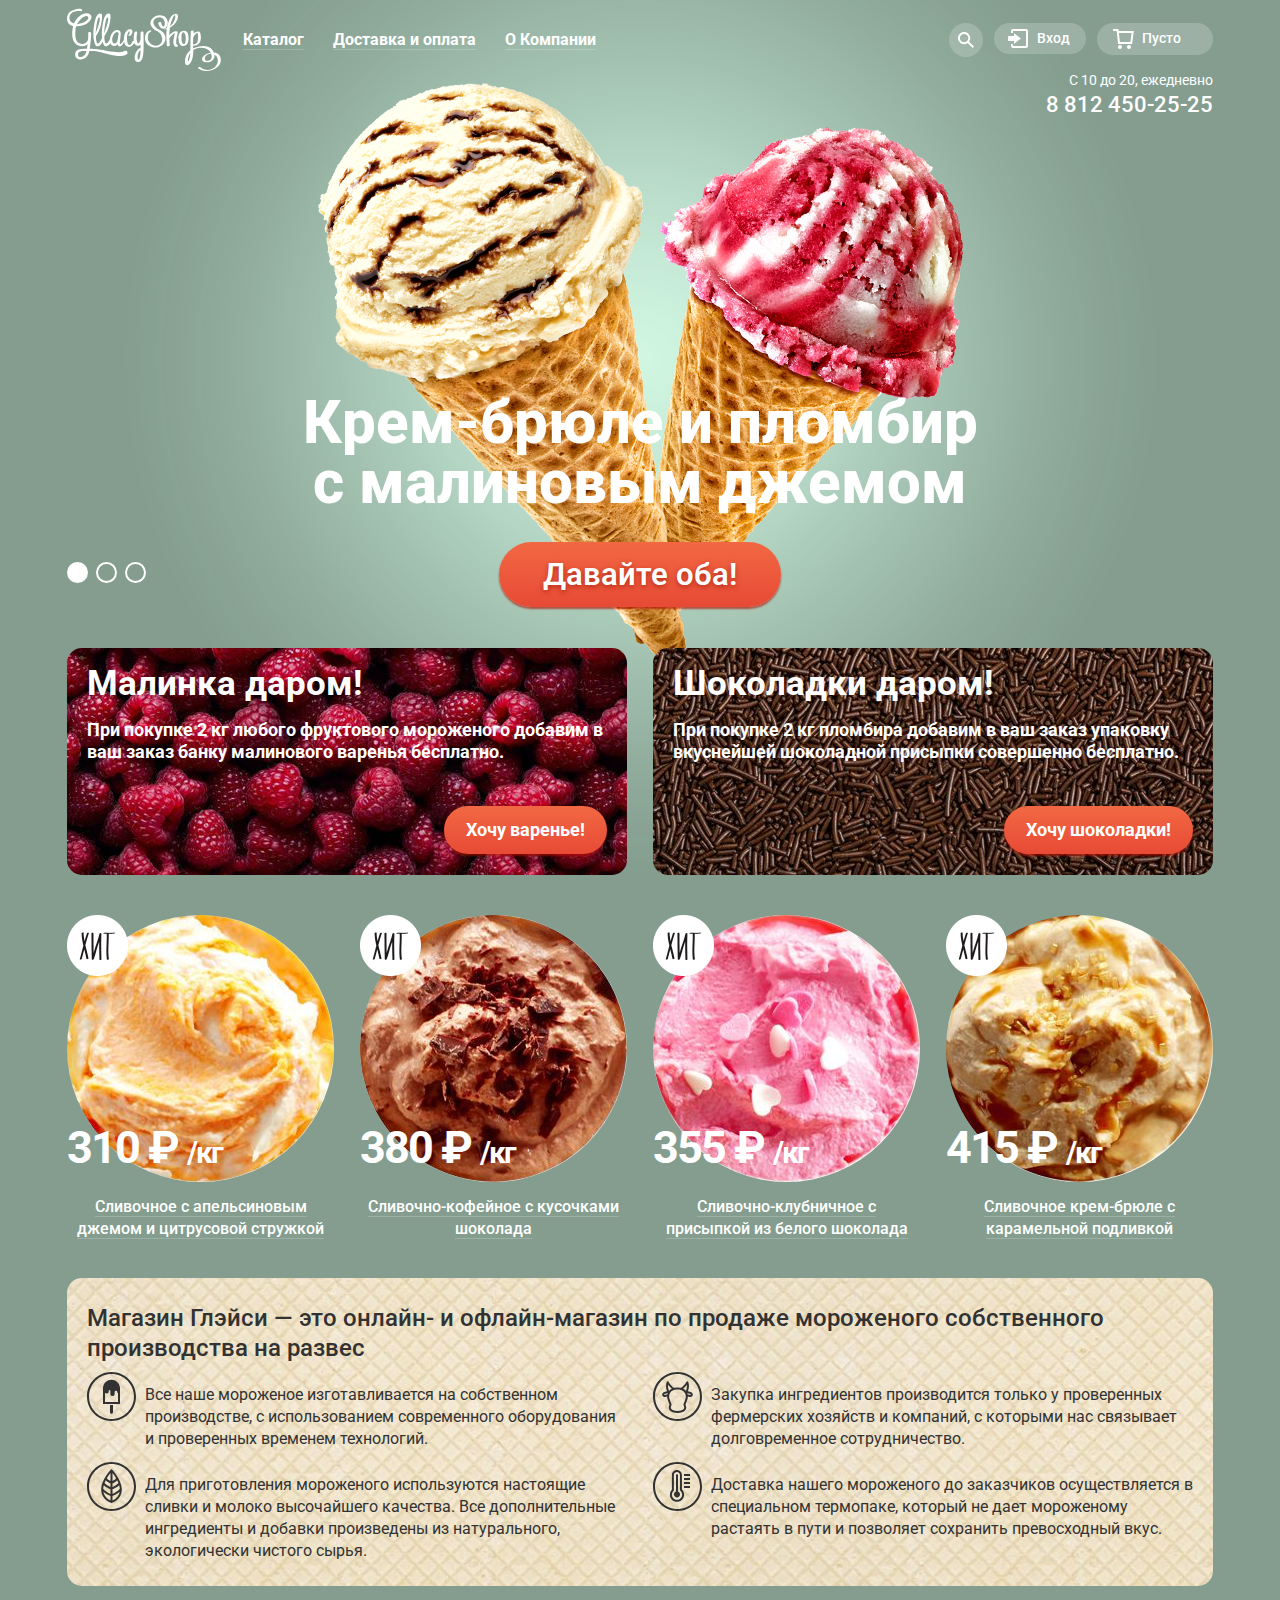
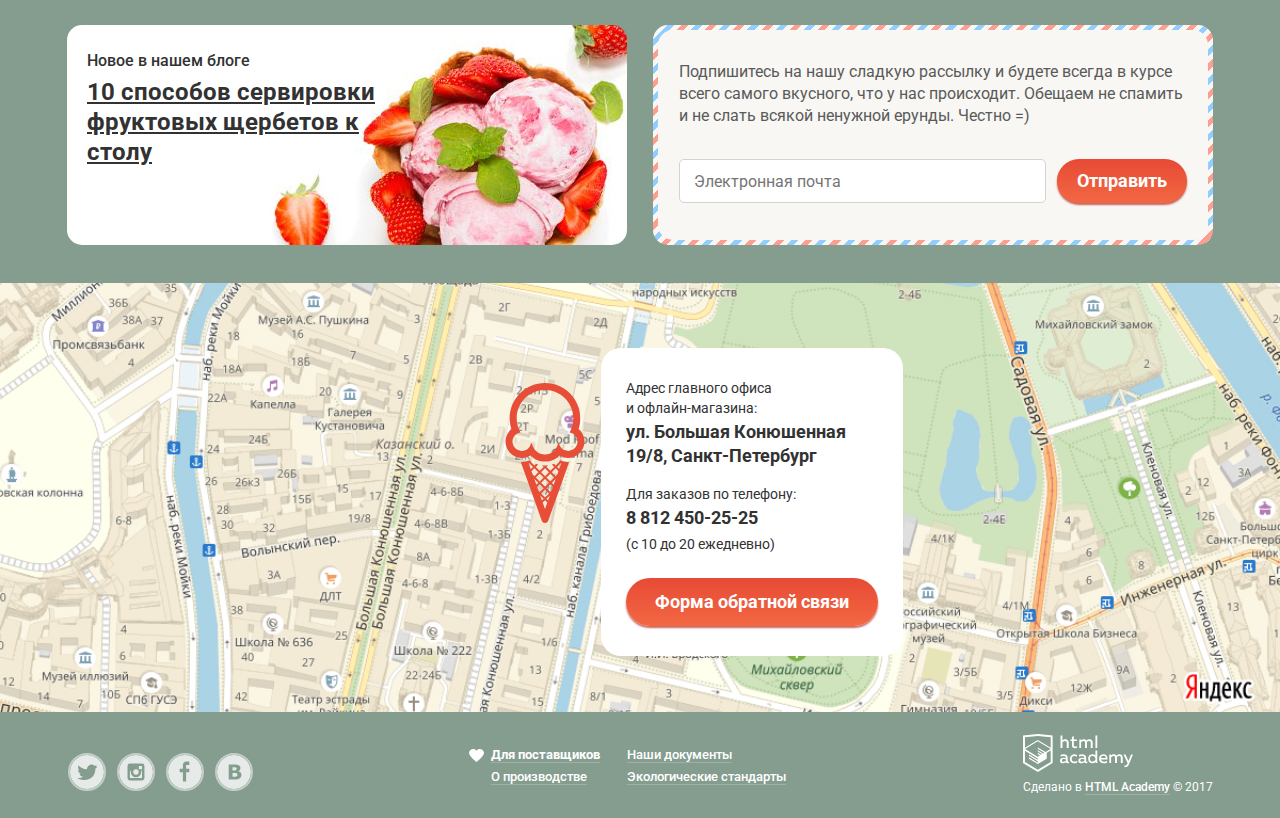
==== commit c7b1ba15: "Мелкие правки" ====
--- a/index.html
+++ b/index.html
@@ -5,8 +5,9 @@
 		<title>HTML Academy: Глейси - Главная</title>
 		<link href="https://fonts.googleapis.com/css?family=Roboto:400,500,700&amp;subset=cyrillic" rel="stylesheet">
 		<link rel="stylesheet" href="css/normalize.css">
-		<link rel="stylesheet" href="css/min.style.css">
 		<link rel="stylesheet" href="css/style.css">
+<!--		<link rel="stylesheet" href="css/min.normalize.css">
+		<link rel="stylesheet" href="css/min.style.css">-->
 		<link rel="icon" href="img/favicon.ico" type="image/x-icon">
 		<link rel="shortcut icon" href="img/favicon.ico" type="image/x-icon">
 	</head>
--- a/css/style.css
+++ b/css/style.css
@@ -197,6 +197,7 @@
 
 .site-navigation li {
 	padding: 5px 12px;
+	margin-right: 5px;
 }
 
 .site-navigation-item > a {
@@ -1012,7 +1013,7 @@
 }
 
 .slider {
-	margin-bottom: 43px;
+	margin-bottom: 41px;
 	position: relative;
 	padding-top: 321px;
 	text-align: center;
@@ -1095,7 +1096,7 @@
 
 	width: 700px;
 	margin: 0 auto;
-	margin-bottom: 27px;
+	margin-bottom: 29px;
 	font-weight: 800;
 }
 
@@ -1166,19 +1167,19 @@
 .action-name {
 	font-weight: 700;
 	font-size: 35px;
-	line-height: 41px;
+	line-height: 40px;
 	margin-bottom: 15px;
 }
 
 .action-description {
 	font-weight: 700;
 	font-size: 18px;
-	margin-bottom: 40px;
+	margin-bottom: 43px;
 }
 
 .actions .button {
 	float: right;
-	padding: 13px 24px;
+	padding: 12px 22px;
 	border-radius: 25px;
 	margin-bottom: 5px;
 	background: -webkit-linear-gradient(#f26843 0%, #e74a35 100%);
@@ -1201,7 +1202,7 @@
 }
 
 .popular-items {
-	margin-bottom: 30px;
+	margin-bottom: 32px;
 }
 
 .catalog-items {
@@ -1367,7 +1368,7 @@
 	border-radius: 15px;
 	margin-bottom: 39px;
 	box-sizing: border-box;
-	padding: 28px 20px 10px;
+	padding: 25px 20px 12px;
 }
 
 .presentation-container {
@@ -1396,69 +1397,44 @@
 .presentation-wrapper p {
 	position: relative;
 	padding-left: 58px;
-	width: 541px;
+	width: 540px;
 	box-sizing: border-box;
 	margin: 12px 0;
+}
+
+.presentation-wrapper .column-1::before,
+.presentation-wrapper .column-2::before,
+.presentation-wrapper .column-3::before,
+.presentation-wrapper .column-4::before {
+		position: absolute;
+	top: -12px;
+	left: 0px;
+
+	width: 50px;
+	height: 50px;
+
+	background-repeat: no-repeat;
+	background-position: 0 0;
 }
 
 .presentation-wrapper .column-1::before {
 	content: "";
 	background-image: url("../img/icecream-icon.svg");
-
-	position: absolute;
-	top: -12px;
-	left: 0px;
-
-	width: 50px;
-	height: 50px;
-
-	background-repeat: no-repeat;
-	background-position: 0 0;
 }
 
 .presentation-wrapper .column-2::before {
 	content: "";
 	background-image: url("../img/leaf-icon.svg");
-
-	position: absolute;
-	top: -12px;
-	left: 0px;
-
-	width: 50px;
-	height: 50px;
-
-	background-repeat: no-repeat;
-	background-position: 0 0;
 }
 
 .presentation-wrapper .column-3::before {
 	content: "";
 	background-image: url("../img/angus-icon.svg");
-
-	position: absolute;
-	top: -12px;
-	left: 0px;
-
-	width: 50px;
-	height: 50px;
-
-	background-repeat: no-repeat;
-	background-position: 0 0;
 }
 
 .presentation-wrapper .column-4::before {
 	content: "";
 	background-image: url("../img/thermometer-icon.svg");
-
-	position: absolute;
-	top: -12px;
-	left: 0px;
-
-	width: 50px;
-	height: 50px;
-
-	background-repeat: no-repeat;
-	background-position: 0 0;
 }
 
 .presentation .presentation-name,
@@ -1472,10 +1448,9 @@
 	font-weight: 500;
 	font-size: 24px;
 	line-height: 30px;
-	margin-bottom: 7px;
-}
-
-/*=== Блог ===*/
+	margin-bottom: 9px;
+}
+
 .blog {
 	margin-bottom: 38px;
 	display: -webkit-box;
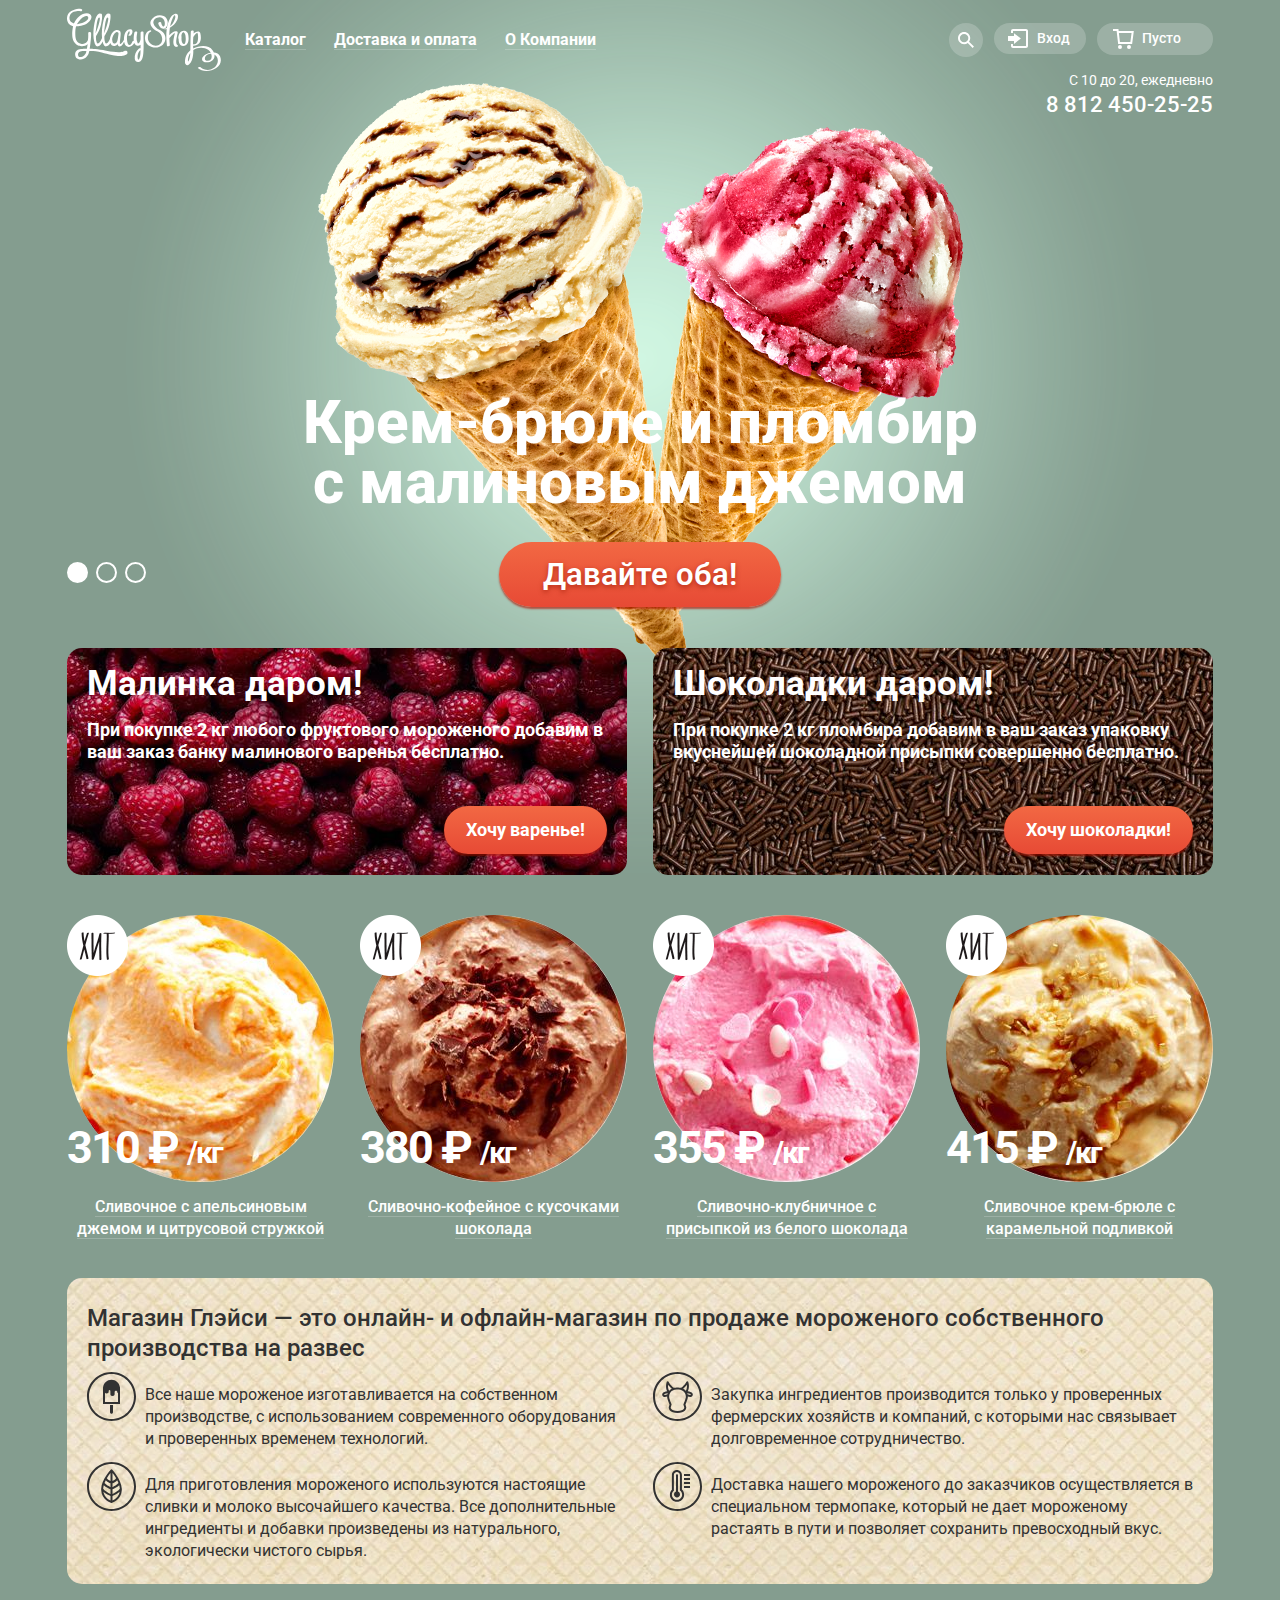
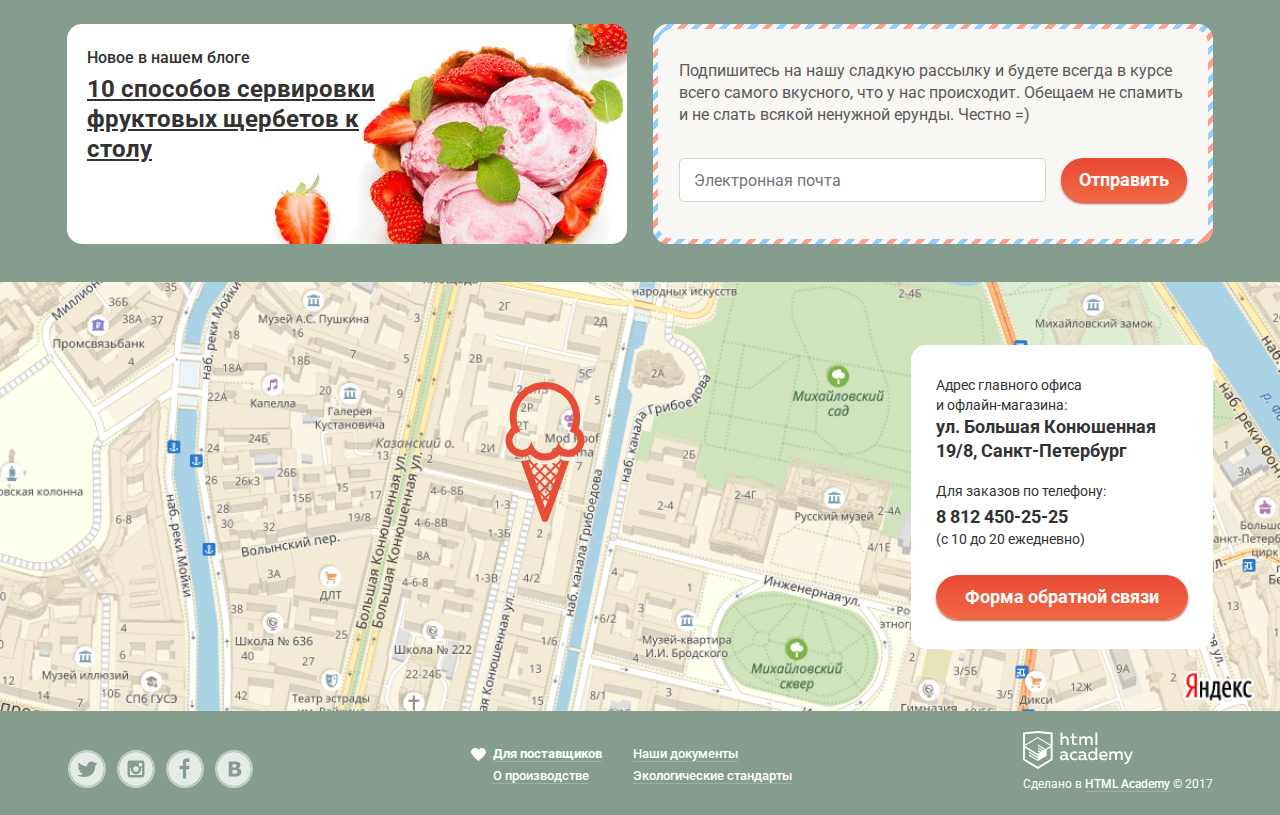
==== commit a96f089f: "Вносит правки" ====
--- a/index.html
+++ b/index.html
@@ -4,10 +4,8 @@
 		<meta charset="utf-8">
 		<title>HTML Academy: Глейси - Главная</title>
 		<link href="https://fonts.googleapis.com/css?family=Roboto:400,500,700&amp;subset=cyrillic" rel="stylesheet">
-		<link rel="stylesheet" href="css/normalize.css">
-		<link rel="stylesheet" href="css/style.css">
-<!--		<link rel="stylesheet" href="css/min.normalize.css">
-		<link rel="stylesheet" href="css/min.style.css">-->
+		<link rel="stylesheet" href="css/min.normalize.css">
+		<link rel="stylesheet" href="css/min.style.css">
 		<link rel="icon" href="img/favicon.ico" type="image/x-icon">
 		<link rel="shortcut icon" href="img/favicon.ico" type="image/x-icon">
 	</head>
@@ -268,22 +266,22 @@
 			</div>
 			<section class="footer-contacts">
 				<h2 class="visually-hidden">Контактные данные</h2>
-				<script type="text/javascript" charset="utf-8" async src="https://api-maps.yandex.ru/services/constructor/1.0/js/?um=constructor%3Ae298f3c245c5474c890d933b3e7638afacecadf1428b25ee84da4ffc987eb526&amp;width=100%25&amp;height=430&amp;lang=ru_RU&amp;scroll=true"></script>
-				<div class="home-footer-wrapper">
-					<div class="footer-address-wrapper">
-						<div class="footer-address">
-							<div class="footer-address-description">Адрес главного офиса<br> и офлайн-магазина:</div>
-							<div class="footer-address-item">ул. Большая Конюшенная 19/8, Санкт-Петербург</div>
-						</div>
-						<div class="footer-phone">
-							<div class="footer-address-description">Для заказов по телефону:</div>
-							<div class="footer-address-item">8 812 450-25-25</div>
-							<div class="footer-address-description">(с 10 до 20 ежедневно)</div>
-						</div>
-						<a href="feedback.html" class="feedback-button button">Форма обратной связи</a>
-					</div>
+				<script type="text/javascript" charset="utf-8" async src="https://api-maps.yandex.ru/services/constructor/1.0/js/?um=constructor%3Ae298f3c245c5474c890d933b3e7638afacecadf1428b25ee84da4ffc987eb526&amp;width=100%25&amp;height=430&amp;lang=ru_RU&amp;scroll=true"></script>				
+			</section>
+			<div class="home-footer-wrapper">
+				<div class="footer-address-wrapper">
+					<div class="footer-address">
+						<div class="footer-address-description">Адрес главного офиса<br> и офлайн-магазина:</div>
+						<div class="footer-address-item">ул. Большая Конюшенная 19/8, Санкт-Петербург</div>
+					</div>
+					<div class="footer-phone">
+						<div class="footer-address-description">Для заказов по телефону:</div>
+						<div class="footer-address-item">8 812 450-25-25</div>
+						<div class="footer-address-description">(с 10 до 20 ежедневно)</div>
+					</div>
+					<a href="feedback.html" class="feedback-button button">Форма обратной связи</a>
 				</div>
-			</section>
+			</div>
 			<div class="wrapper">
 				<footer>
 					<ul class="social-links">
--- a/css/min.style.css
+++ b/css/min.style.css
@@ -1 +1 @@
-a,body{color:#fff}.cart-items,.presentation-wrapper{-webkit-box-orient:vertical;-webkit-box-direction:normal}body{margin:0;padding:0;font-family:Roboto,Arial,sans-serif;font-size:16px;line-height:22px}a{text-decoration:none;font-weight:500;line-height:18px}.button,.site-navigation-item>a{color:#fff;vertical-align:middle;font-weight:700}img{max-width:100%;height:auto}button{cursor:pointer}.button{font-size:18px;line-height:24px;text-align:center;border:none;border-radius:25px;padding:10px 20px;background-image:-webkit-linear-gradient(top,#e74a35 0,#f26843 100%);background-image:linear-gradient(to bottom,#e74a35 0,#f26843 100%);box-shadow:0 2px 2px 0 rgba(172,16,0,.64)}.cart-item-volume .cart-item-price,.cart-sum,.header-contacts{text-align:right}.visually-hidden{position:absolute;width:1px;height:1px;margin:-1px;border:0;padding:0;clip:rect(0 0 0 0);overflow:hidden}.visually-hidden:not(:focus):not(:active),input[type=checkbox].visually-hidden,input[type=radio].visually-hidden{position:absolute;width:1px;height:1px;margin:-1px;border:0;padding:0;white-space:nowrap;-webkit-clip-path:inset(100%);clip-path:inset(100%);clip:rect(0 0 0 0);overflow:hidden}.site-navigation,.site-navigation-item.first,.wrapper{position:relative}.site-wrapper{min-width:1200px;background-color:#849d8f;background-image:url(img/slider-item1.png);background-repeat:no-repeat;background-position:top center;-webkit-transition:background-image .5s ease,background-color .5s ease;transition:background-image .5s ease,background-color .5s ease}.site-wrapper::after,.site-wrapper::before{content:"";visibility:hidden}.site-wrapper::before{background-image:url(../img/slider-item2.png)}.site-wrapper::after{background-image:url(../img/slider-item3.png)}.site-wrapper.inner{background-image:-webkit-linear-gradient(top,#9db1a5,#849d8f);background-image:linear-gradient(to bottom,#9db1a5,#849d8f)}.wrapper{margin:0 auto;padding:8px 27px 0;width:1200px;box-sizing:border-box}.main-header{display:-webkit-box;display:-ms-flexbox;display:flex;-ms-flex-wrap:wrap;flex-wrap:wrap;-webkit-box-pack:justify;-ms-flex-pack:justify;justify-content:space-between;-webkit-box-align:center;-ms-flex-align:center;align-items:center;-ms-flex-line-pack:start;align-content:flex-start}.main-navigation{display:-webkit-box;display:-ms-flexbox;display:flex;-ms-flex-wrap:wrap;flex-wrap:wrap;-webkit-box-align:center;-ms-flex-align:center;align-items:center;width:560px;-ms-flex-line-pack:center;align-content:center}.main-header-logo{margin-right:10px}.main-header-logo img{width:154px;height:64px}.main-navigation>a{line-height:0;display:block}.header-actions,.site-navigation{display:-webkit-box;display:-ms-flexbox;-ms-flex-wrap:wrap;align-content:center}.main-navigation ul{padding:0;margin:0}.site-navigation{display:flex;flex-wrap:wrap;-ms-flex-pack:distribute;justify-content:space-around;-webkit-box-align:center;-ms-flex-align:center;align-items:center;-ms-flex-line-pack:center}.catalog-navigation,.site-navigation{line-height:18px;list-style:none}.site-navigation-item.first::after{content:"";width:84px;height:8px;background-color:transparent;position:absolute;top:28px;left:0}.site-navigation li{padding:5px 12px}.site-navigation-item>a{border-bottom:1px solid rgba(255,255,255,.2);cursor:pointer;display:block}.site-navigation-item:hover{background-color:#fff;border-radius:20px;padding:6px 12px}.site-navigation-item:hover>a{color:#333;text-decoration:none}.site-navigation-item:active{color:#333;background-color:#fff;border-radius:20px;box-shadow:inset 0 2px 1px 0 rgba(105,105,105,.4)}.catalog-navigation-item:active>a,.site-navigation-item.current:hover>a{color:#fff}.cart-full,.catalog-navigation,.search-form{box-shadow:0 20px 20px 0 rgba(0,0,0,.4)}.site-navigation-link.active{background-color:#d07058;border-radius:20px;padding:6px 15px;border:transparent;color:#fff;font-weight:500}.site-navigation-item.current{padding:0}.catalog-navigation{font-size:14px;line-height:16px;border-radius:5px;background-color:#f8f7f4;width:144px;display:none;position:absolute;top:35px;left:-8px;z-index:1}.main-header-search,.search-link{position:relative}.site-navigation-item.first:hover .catalog-navigation{display:block}.catalog-navigation .catalog-navigation-item{padding:10px 20px 6px}.catalog-navigation-item:hover{background-color:#fbded7}.catalog-navigation-item:focus{background-color:#f6b5a5}.catalog-navigation-item.active,.catalog-navigation-item:active{background-color:#d07058}.catalog-navigation-item.first{border-bottom:1px solid rgba(51,51,51,.2);-webkit-transition:all .3s ease;transition:all .3s ease}.catalog-navigation-item.first:focus,.catalog-navigation-item.first:hover{border-radius:5px 5px 0 0}.catalog-navigation-item.last:focus,.catalog-navigation-item.last:hover{border-radius:0 0 5px 5px}.catalog-navigation-link{color:#323232;font-weight:400}.first>.catalog-navigation-link{font-weight:700}.active .catalog-navigation-link{color:#fff}.header-actions{display:flex;flex-wrap:wrap;width:560px;-webkit-box-pack:end;-ms-flex-pack:end;justify-content:flex-end;-webkit-box-align:start;-ms-flex-align:start;align-items:flex-start;-ms-flex-line-pack:center}.header-login{display:-webkit-box;display:-ms-flexbox;display:flex;list-style:none;-ms-flex-wrap:wrap;flex-wrap:wrap;-webkit-box-pack:justify;-ms-flex-pack:justify;justify-content:space-between}.main-header-search:hover .search-form,.search-link{display:block}.cart-form,.login-link,.search-link{border-radius:20px;background-color:rgba(255,255,255,.2);font-size:14px;font-weight:500;margin-left:11px}.search-link{padding:8px;width:18px;height:18px;line-height:16px;text-indent:-9999px}.search-link svg{position:absolute;top:50%;left:50%;display:block;width:16px;height:16px;-webkit-transform:translate(-50%,-50%);transform:translate(-50%,-50%);-webkit-transition:all .3s ease;transition:all .3s ease}.login-link::after,.search-link::after{background-color:transparent;top:28px;right:-2px;position:absolute}.cart-form.active::after,.login-link::after,.search-link::after{height:10px;content:""}.cart-form,.login-link{line-height:19px;-webkit-transition:all .3s ease}.login-link:hover svg,.search-link:hover svg{color:#000}.search-link::after{width:40px}.login-link{padding:6px 16px 6px 14px;transition:all .3s ease}.login-link::after{width:90px}.cart-form{padding:6px 32px 6px 16px;transition:all .3s ease}.cart-form svg,.login-link svg{margin-right:8px;float:left}.cart-form:hover,.login-link:hover,.search-link:hover{color:#323232;background-color:#f8f7f4}.cart-container,.cart-items{display:-webkit-box;display:-ms-flexbox;-ms-flex-wrap:wrap}.search-form{position:absolute;top:35px;right:0;z-index:1;padding:20px 15px;border-radius:6px}.cart-container{position:relative;display:flex;list-style:none;flex-wrap:wrap;-webkit-box-pack:justify;-ms-flex-pack:justify;justify-content:space-between;-webkit-box-align:center;-ms-flex-align:center;align-items:center}.cart-form.active{font-weight:500;color:#323232;background-color:#fff;border-radius:20px;padding:6px 16px 6px 14px}.cart-form.active::after{width:120px;background-color:transparent;position:absolute;top:28px;right:-2px}.cart-container:hover .cart-full{display:block}.cart-full{position:absolute;background-color:#fff;border-radius:5px;display:none;width:540px;padding:20px 15px;z-index:5;top:35px;right:0;box-sizing:border-box}.cart-items{color:#323232;font-size:13px;line-height:16px;border-bottom:1px solid rgba(51,51,51,.2);display:flex;flex-wrap:wrap;-ms-flex-direction:column;flex-direction:column;-webkit-box-pack:justify;-ms-flex-pack:justify;justify-content:space-between}.cart-item{display:-webkit-box;display:-ms-flexbox;display:flex;-ms-flex-wrap:wrap;flex-wrap:wrap;-webkit-box-pack:start;-ms-flex-pack:start;justify-content:flex-start;-webkit-box-align:center;-ms-flex-align:center;align-items:center;-ms-flex-line-pack:end;align-content:flex-end;margin-bottom:19px}.cart-item-photo{padding-left:27px;padding-right:13px;box-sizing:border-box;position:relative}.cart-item-name{margin-right:30px;width:216px}.cart-item-volume{margin-right:26px}.cart-item-photo::before{content:"";background-image:url(../img/delete-icon.png);background-repeat:no-repeat;background-position:0 0;position:absolute;width:15px;height:15px;top:10px;left:0}.cart-item-pure-price{color:#999}.cart-sum{color:#323232;font-weight:700;font-size:15px;line-height:18px;margin:14px 0}.cart-buy{float:right;padding:10px 15px}.cart-buy:hover{background:-webkit-linear-gradient(#f58669 0,#ec6f5e 100%);background:linear-gradient(#f58669 0,#ec6f5e 100%);box-shadow:0 2px 2px rgba(172,16,0,1)}.cart-buy:active{background:-webkit-linear-gradient(#d84732 0,#e1613e 100%);background:linear-gradient(#d84732 0,#e1613e 100%);box-shadow:inset 0 2px 2px rgba(172,16,0,1)}.header-contacts-wrapper{position:absolute;right:27px}.contacts-time{font-size:14px;line-height:16px;display:block;margin-bottom:5px}.contacts-phone{font-size:22px;line-height:24px}.modal-feedback,.modal-login,.search-form{display:none;background-color:#f8f7f4}.header-login:hover .modal-login,.modal-close,.modal-show{display:block}.login-item{margin-bottom:20px}.feedback-item input,.feedback-item textarea,.login-item input,.search-form input{font:inherit;line-height:24px;border-style:solid;border-width:1px;border-color:#d3d3d2;border-radius:5px}.modal-login input[type=email]:focus,.modal-login input[type=password]:focus,.search-form input[type=text]:focus{font-weight:700}.feedback-item input:hover,.feedback-item textarea,.login-item input:hover,.search-form input:hover{border-width:2px;border-color:rgb(154,154,154,.52)}.feedback-item input:focus,.feedback-item textarea,.login-item input:focus,.search-form input:focus{border-width:2px;border-color:rgb(46,136,228,.52)}.feedback-item input:active,.feedback-item textarea,.login-item input:active,.search-form input:active{border-color:rgb(178,178,178,.52)}.search-form input[type=text]{width:310px;height:44px;box-sizing:border-box;line-height:24px;padding:10px}.header-login{position:relative}.modal-login{padding:20px 17px;border-radius:6px;background-color:#f8f7f4;box-shadow:0 20px 20px 0 rgba(0,0,0,.4);position:absolute;top:35px;z-index:1;right:-3px}.modal-login input[type=email],.modal-login input[type=password]{width:245px;height:44px;box-sizing:border-box;line-height:24px;padding:10px}.login-form p{margin-top:0}.login-form .button{width:105px;border-radius:25px;background:-webkit-linear-gradient(#f26843 0,#e74a35 100%);background:linear-gradient(#f26843 0,#e74a35 100%);box-shadow:0 2px 2px rgba(172,16,0,.64)}.login-form .button:hover{background:-webkit-linear-gradient(#f58669 0,#ec6f5e 100%);background:linear-gradient(#f58669 0,#ec6f5e 100%);box-shadow:0 2px 2px rgba(172,16,0,1)}.login-form .button:active{background:-webkit-linear-gradient(#d84732 0,#e1613e 100%);background:linear-gradient(#d84732 0,#e1613e 100%);box-shadow:inset 0 2px 2px rgba(172,16,0,1)}.login-password-info{margin:0;padding:0;list-style:none;float:right}.registration,.restore{font-size:13px;color:#323232;border-bottom:1px solid rgba(50,50,50,.2)}.registration:active,.registration:focus,.registration:hover,.restore:active,.restore:focus,.restore:hover{color:#e84d37;border-bottom:1px solid rgba(232,77,55,.2)}.modal-feedback{padding:22px 26px;border-radius:10px;background-color:#f8f7f4;box-shadow:0 20px 20px 0 rgba(0,0,0,.4);position:absolute;top:336px;left:50%;margin-left:-240px;z-index:2}.modal-feedback h2{font-weight:500;font-size:24px;line-height:28px;color:#323232;margin-top:0}.modal-feedback input,.modal-feedback textarea{font-size:16px;line-height:24px;box-sizing:border-box}.modal-feedback input{width:267px;height:44px;padding:0 10px}.modal-feedback textarea{width:425px;height:154px;padding:10px;margin-bottom:10px}.modal-feedback input[type=text]:focus,.modal-feedback textarea:focus{font-weight:500}.modal-feedback .button{float:right;border-radius:25px;margin-bottom:5px;background:-webkit-linear-gradient(#f26843 0,#e74a35 100%);background:linear-gradient(#f26843 0,#e74a35 100%);box-shadow:0 2px 2px rgba(172,16,0,.64);-webkit-transition:all .3s ease;transition:all .3s ease}.modal-feedback .button:hover{background:-webkit-linear-gradient(#f58669 0,#ec6f5e 100%);background:linear-gradient(#f58669 0,#ec6f5e 100%);box-shadow:0 2px 2px rgba(172,16,0,1)}.modal-feedback .button:active{background:-webkit-linear-gradient(#d84732 0,#e1613e 100%);background:linear-gradient(#d84732 0,#e1613e 100%);box-shadow:inset 0 2px 2px rgba(172,16,0,1)}@-webkit-keyframes bounce{0%{-webkit-transform:translateY(-2000px);transform:translateY(-2000px)}70%{-webkit-transform:translateY(30px);transform:translateY(30px)}90%{-webkit-transform:translateY(-10px);transform:translateY(-10px)}100%{-webkit-transform:translateY(0);transform:translateY(0)}}@keyframes bounce{0%{-webkit-transform:translateY(-2000px);transform:translateY(-2000px)}70%{-webkit-transform:translateY(30px);transform:translateY(30px)}90%{-webkit-transform:translateY(-10px);transform:translateY(-10px)}100%{-webkit-transform:translateY(0);transform:translateY(0)}}@-webkit-keyframes shake{0%,100%{-webkit-transform:translateX(0);transform:translateX(0)}10%,30%,50%,70%,90%{-webkit-transform:translateX(-10px);transform:translateX(-10px)}20%,40%,60%,80%{-webkit-transform:translateX(10px);transform:translateX(10px)}}@keyframes shake{0%,100%{-webkit-transform:translateX(0);transform:translateX(0)}10%,30%,50%,70%,90%{-webkit-transform:translateX(-10px);transform:translateX(-10px)}20%,40%,60%,80%{-webkit-transform:translateX(10px);transform:translateX(10px)}}.modal-show{-webkit-animation:bounce .6s;animation:bounce .6s}.modal-error{-webkit-animation:shake .6s;animation:shake .6s}.modal-close{position:absolute;top:20px;right:30px;cursor:pointer}.actions,.breadcrumbs{display:-webkit-box;display:-ms-flexbox;-ms-flex-wrap:wrap}.modal-close::after,.modal-close::before{content:"";position:absolute;width:19px;height:3px;background-color:#323232}.modal-close::before{-webkit-transform:rotate(45deg);transform:rotate(45deg)}.modal-close::after{-webkit-transform:rotate(-45deg);transform:rotate(-45deg)}.inner .container{margin-top:25px}.breadcrumbs{margin:0 0 5px;padding:0;list-style:none;display:flex;flex-wrap:wrap;-webkit-box-pack:start;-ms-flex-pack:start;justify-content:flex-start}.breadcrumbs li{margin-right:5px}.breadcrumbs li:not(.breadcrumbs-current)::after{content:"»";margin:0 3px 0 6px}.breadcrumbs a{font-weight:400;font-size:14px;line-height:16px;border-bottom:1px solid rgba(255,255,255,.2)}.breadcrumbs a:focus,.breadcrumbs a:hover{color:#ffbc9e}.breadcrumbs-current span{font-size:14px;line-height:16px;border-bottom:1px solid transparent}.slider{margin-bottom:43px;position:relative;padding-top:321px;text-align:center;color:#fff}.slider-controls{position:absolute;bottom:23px;left:0;z-index:20;font-size:0}.slider-controls label{display:inline-block;vertical-align:top;width:17px;height:17px;margin-right:8px;background-color:transparent;border:2px solid #fff;border-radius:50%;cursor:pointer;-webkit-transition:all .3s ease;transition:all .3s ease}.slider ul,.slider-switches{margin:0;padding:0;list-style:none}.slider-controls label:hover{background-color:rgba(255,255,255,.4)}.product-1:checked~.site-wrapper{background-color:#849d8f;background-image:url(../img/slide-1.png)}.product-2:checked~.site-wrapper{background-color:#8996a6;background-image:url(../img/slide-2.png)}.product-3:checked~.site-wrapper{background-color:#9d8b84;background-image:url(../img/slide-3.png)}.product-1:checked~.site-wrapper .slide-1,.product-2:checked~.site-wrapper .slide-2,.product-3:checked~.site-wrapper .slide-3{display:block}.product-1:checked~.site-wrapper label[for=product-1],.product-2:checked~.site-wrapper label[for=product-2],.product-3:checked~.site-wrapper label[for=product-3]{background-color:#fff}.slide{display:none}.slide-description{font-size:60px;line-height:60px;text-align:center;width:700px;margin:0 auto 27px;font-weight:800}.special-offer-button{display:inline-block;vertical-align:top;padding:12px 44px;font-weight:600;font-size:31px;line-height:41px;text-align:center;color:#fff;text-decoration:none;text-shadow:0 2px 5px rgba(160,32,11,.76);border-radius:50px;background:-webkit-linear-gradient(#f26843 0,#e74a35 100%);background:linear-gradient(#f26843 0,#e74a35 100%);box-shadow:0 2px 2px rgba(172,16,0,.64);border:none;cursor:pointer;-webkit-transition:all .3s ease;transition:all .3s ease}.special-offer-button:hover{background:-webkit-linear-gradient(#f58669 0,#ec6f5e 100%);background:linear-gradient(#f58669 0,#ec6f5e 100%);box-shadow:0 2px 2px rgba(172,16,0,1)}.special-offer-button:active{background:-webkit-linear-gradient(#d84732 0,#e1613e 100%);background:linear-gradient(#d84732 0,#e1613e 100%);box-shadow:inset 0 2px 2px rgba(172,16,0,1)}.actions{display:flex;flex-wrap:wrap;-webkit-box-pack:justify;-ms-flex-pack:justify;justify-content:space-between;margin-bottom:40px}.action-first,.action-second{border-radius:15px;padding:16px 20px;box-sizing:border-box;width:560px}.action-first{background-color:#611223;background-image:url(../img/action-first.jpg)}.action-second{background-color:#43281c;background-image:url(../img/action-second.jpg)}.action-name{font-weight:700;font-size:35px;line-height:41px;margin-bottom:15px}.action-description{font-weight:700;font-size:18px;margin-bottom:40px}.actions .button{float:right;padding:13px 24px;border-radius:25px;margin-bottom:5px;background:-webkit-linear-gradient(#f26843 0,#e74a35 100%);background:linear-gradient(#f26843 0,#e74a35 100%);box-shadow:0 2px 2px rgba(172,16,0,.64);-webkit-transition:all .3s ease;transition:all .3s ease}.actions .button:hover{background:-webkit-linear-gradient(#f58669 0,#ec6f5e 100%);background:linear-gradient(#f58669 0,#ec6f5e 100%);box-shadow:0 2px 2px rgba(172,16,0,1)}.actions .button:active{background:-webkit-linear-gradient(#d84732 0,#e1613e 100%);background:linear-gradient(#d84732 0,#e1613e 100%);box-shadow:inset 0 2px 2px rgba(172,16,0,1)}.popular-items{margin-bottom:30px}.catalog-items{margin-bottom:98px}.catalog-items ul,.popular-items ul{margin:0 0 -55px;padding:0;list-style:none;display:-webkit-box;display:-ms-flexbox;display:flex;-ms-flex-wrap:wrap;flex-wrap:wrap;-webkit-box-pack:justify;-ms-flex-pack:justify;justify-content:space-between;-webkit-box-align:start;-ms-flex-align:start;align-items:flex-start;-ms-flex-line-pack:start;align-content:flex-start;min-height:386px}.catalog-item,.popular-item{width:267px;box-sizing:border-box;position:relative;display:inline-block;vertical-align:top}.catalog-item{margin-bottom:25px}.catalog-item-wrapper,.popular-item-wrapper{position:absolute;z-index:2;top:-5px;left:-14px;width:294px;height:406px;padding:5px 10px 0;border-radius:5px;background-color:rgba(254,254,254,.2);box-shadow:0 20px 20px 0 rgba(0,0,0,.4);box-sizing:border-box;display:none}.catalog-item:hover .catalog-item-wrapper,.catalog-item:hover .catalog-quick-look,.popular-item:hover .popular-item-wrapper,.popular-item:hover .popular-quick-look{display:block}.catalog-quick-look.button,.popular-quick-look.button{font-size:18px;line-height:24px;display:none;position:absolute;z-index:3;width:182px;padding:10px;margin-left:-104px;margin-bottom:20px;left:50%;top:333px;background:-webkit-linear-gradient(#f26843 0,#e74a35 100%);background:linear-gradient(#f26843 0,#e74a35 100%);box-shadow:0 2px 2px rgba(172,16,0,.64);-webkit-transition:all .3s ease;transition:all .3s ease}.catalog-quick-look.button:hover,.popular-quick-look.button:hover{background:-webkit-linear-gradient(#f58669 0,#ec6f5e 100%);background:linear-gradient(#f58669 0,#ec6f5e 100%);box-shadow:0 2px 2px rgba(172,16,0,1)}.catalog-quick-look.button:active,.popular-quick-look.button:active{background:-webkit-linear-gradient(#d84732 0,#e1613e 100%);background:linear-gradient(#d84732 0,#e1613e 100%);box-shadow:inset 0 2px 2px rgba(172,16,0,1)}.popular-label{background-image:url(../img/popular-label.png);background-position:0 0;background-repeat:no-repeat;border-radius:20px;position:absolute;z-index:10;display:block;width:61px;height:61px}.presentation-container,.presentation-wrapper{display:-webkit-box;display:-ms-flexbox;-ms-flex-wrap:wrap}.catalog-photo,.popular-photo{border-radius:50%;z-index:1;position:relative}.catalog-price,.popular-price{font-weight:700;font-size:45px;line-height:45px;position:absolute;z-index:2;top:210px;letter-spacing:-2px}.catalog-price-type,.popular-price-type{font-size:30px}.catalog-item-link,.popular-link{margin:8px 0 12px;text-align:center;padding:0 5px}.catalog-item-link a,.popular-link a{border-bottom:1px solid rgba(255,255,255,.2);line-height:22px;position:relative;z-index:2}.catalog-item-link a:focus,.catalog-item-link a:hover,.popular-link a:focus,.popular-link a:hover{color:#ffbc9e;border-bottom:1px solid rgba(255,188,158,.2)}.presentation{background-image:url(../img/waffle.jpg);border-radius:15px;margin-bottom:39px;box-sizing:border-box;padding:28px 20px 10px}.presentation-container{display:flex;flex-wrap:wrap;-webkit-box-pack:justify;-ms-flex-pack:justify;justify-content:space-between}.presentation-wrapper{display:flex;flex-wrap:wrap;-ms-flex-direction:column;flex-direction:column}.presentation-wrapper p{position:relative;padding-left:58px;width:541px;box-sizing:border-box;margin:12px 0}.presentation-wrapper .column-1::before,.presentation-wrapper .column-2::before,.presentation-wrapper .column-3::before,.presentation-wrapper .column-4::before{position:absolute;top:-12px;left:0;width:50px;height:50px;background-repeat:no-repeat;background-position:0 0;content:""}.presentation-wrapper .column-1::before{background-image:url(../img/icecream-icon.svg)}.presentation-wrapper .column-2::before{background-image:url(../img/leaf-icon.svg)}.presentation-wrapper .column-3::before{background-image:url(../img/angus-icon.svg)}.presentation-wrapper .column-4::before{background-image:url(../img/thermometer-icon.svg)}.blog-preview a,.blog-preview span,.presentation .presentation-name,.presentation p{color:#323232}.presentation-name{font-weight:500;font-size:24px;line-height:30px;margin-bottom:7px}.blog{margin-bottom:38px;display:-webkit-box;display:-ms-flexbox;display:flex;-ms-flex-wrap:wrap;flex-wrap:wrap;-webkit-box-pack:justify;-ms-flex-pack:justify;justify-content:space-between}.blog-preview{background-image:url(../img/blog-image.jpg);border-radius:15px;width:560px;box-sizing:border-box;padding:25px 20px}.blog-preview span{font-weight:500;display:block;margin-bottom:5px}.subscription-form,footer{display:-webkit-box;display:-ms-flexbox;-ms-flex-wrap:wrap}.blog-preview a{font-weight:700;font-size:24px;line-height:30px;text-decoration:underline}.blog-preview a:active,.blog-preview a:focus,.blog-preview a:hover{color:#e84d37}.subscription-wrapper{background-image:-webkit-repeating-linear-gradient(315deg,#fe9e90 0,#fe9e90 5px,#f8f7f4 5px,#f8f7f4 10px,#92cdff 10px,#92cdff 15px,#f8f7f4 15px,#f8f7f4 20px);background-image:repeating-linear-gradient(135deg,#fe9e90 0,#fe9e90 5px,#f8f7f4 5px,#f8f7f4 10px,#92cdff 10px,#92cdff 15px,#f8f7f4 15px,#f8f7f4 20px);border-radius:15px;width:560px}.subscription{background-color:#f8f7f4;border-radius:15px;width:550px;margin:5px;box-sizing:border-box;padding:21px}.subscription>p{color:#5a5a5a;margin-top:10px}.subscription-form{background-color:#f8f7f4;display:flex;flex-wrap:wrap;-webkit-box-pack:justify;-ms-flex-pack:justify;justify-content:space-between;-webkit-box-align:center;-ms-flex-align:center;align-items:center}.subscription-item input{font:inherit;font-size:16px;line-height:24px;border-style:solid;border-width:1px;border-color:#d3d3d2;border-radius:5px;width:367px;height:44px;padding:10px 0 10px 14px;box-sizing:border-box}.subscription-item input[type=email]:focus{font-weight:500}.subscription-item input:hover{border-width:2px;border-color:rgba(154,154,154,.52);width:365px;padding:9px 0 9px 14px}.subscription-item input:focus{border-width:2px;border-color:rgba(46,136,228,.52);width:365px;padding:9px 0 9px 14px}.subscription-item input:active{border-color:rgba(178,178,178,.52)}.subscription-item+.button{display:inline}.subscription .button:hover{background:-webkit-linear-gradient(#f58669 0,#ec6f5e 100%);background:linear-gradient(#f58669 0,#ec6f5e 100%);box-shadow:0 2px 2px rgba(172,16,0,1)}.subscription .button:active{background:-webkit-linear-gradient(#d84732 0,#e1613e 100%);background:linear-gradient(#d84732 0,#e1613e 100%);box-shadow:inset 0 2px 2px rgba(172,16,0,1)}.footer-contacts{position:relative;min-height:429px;background-repeat:no-repeat;background-size:cover;background-position:center;background-image:url(../img/map.jpg)}.footer-contacts .wrapper{padding:0;left:-27px;top:5px}.footer-contacts img{padding:0}.footer-contacts::before{content:"";background-image:url(../img/red-icecream-icon.svg);position:absolute;top:100px;left:505px;width:80px;height:145px;background-repeat:no-repeat;background-position:0 0}.footer-address-wrapper{color:#323232;background-color:#fff;border-radius:20px;position:absolute;width:302px;padding:30px 25px;box-sizing:border-box;right:377px;bottom:56px}.footer-address{margin-bottom:16px}.footer-phone{margin-bottom:24px}.footer-address-description{font-weight:400;font-size:14px;line-height:20px;margin-bottom:2px}.footer-address-item{font-weight:700;font-size:18px;line-height:24px;margin-bottom:4px}.footer-address-wrapper .button{width:100%;display:block;box-sizing:border-box;padding:12px 20px;border-radius:25px}.footer-address-wrapper .button:hover{background:-webkit-linear-gradient(#f58669 0,#ec6f5e 100%);background:linear-gradient(#f58669 0,#ec6f5e 100%);box-shadow:0 2px 2px rgba(172,16,0,1)}.footer-address-wrapper .button:active{background:-webkit-linear-gradient(#d84732 0,#e1613e 100%);background:linear-gradient(#d84732 0,#e1613e 100%);box-shadow:inset 0 2px 2px rgba(172,16,0,1)}.footer-navigation .first a::before,.social-button,.sorting-wrapper::after{background-repeat:no-repeat;background-position:0 0}.inner footer{border-top:1px solid rgba(255,255,255,.2);padding-top:20px}.home-footer-wrapper{margin:0 auto;padding:0 27px;width:1200px;box-sizing:border-box}footer{display:flex;flex-wrap:wrap;-webkit-box-pack:justify;-ms-flex-pack:justify;justify-content:space-between;-webkit-box-align:center;-ms-flex-align:center;align-items:center;padding:14px 0 22px}.social-links{margin:0;padding:0;list-style:none;display:-webkit-box;display:-ms-flexbox;display:flex;-ms-flex-wrap:wrap;flex-wrap:wrap;-webkit-box-pack:start;-ms-flex-pack:start;justify-content:flex-start;-webkit-box-align:start;-ms-flex-align:start;align-items:flex-start;width:267px;position:relative}.social-links li{margin-right:14px}.social-button{display:block;width:32px;height:32px}.social-button svg{position:absolute;top:23px;display:block;width:34px;height:34px;border-radius:20px;border:2px solid rgba(255,255,255,.5);-webkit-transform:translate(-50%,-50%);transform:translate(-50%,-50%);-webkit-transition:all .3s ease;transition:all .3s ease}.tw svg{left:20px}.ig svg{left:69px}.fb svg{left:118px}.vk svg{left:167px}.social-button path{fill:rgba(255,255,255,.8)}.social-button:hover path{fill:rgba(255,255,255,1)}.social-button:active path{fill:rgba(255,255,255,.8)}.social-button svg:hover{border:2px solid rgba(255,255,255,.7)}.footer-navigation-container{display:-webkit-box;display:-ms-flexbox;display:flex;-ms-flex-wrap:wrap;flex-wrap:wrap;-webkit-box-pack:center;-ms-flex-pack:center;justify-content:center;padding-left:96px}.footer-navigation-wrapper{display:-webkit-box;display:-ms-flexbox;display:flex;-ms-flex-wrap:wrap;flex-wrap:wrap;margin-right:27px}.filter,.pagination-wrapper{display:-webkit-box;display:-ms-flexbox}.footer-navigation{margin:0;padding:0;list-style:none;position:relative;box-sizing:border-box}.footer-navigation a{font-size:13px;line-height:18px;border-bottom:1px solid rgba(255,255,255,.2)}.footer-navigation a:active,.footer-navigation a:focus,.footer-navigation a:hover{color:#ffbc9e;border-bottom:1px solid rgba(255,188,158,.2)}.footer-navigation .first a{font-weight:700}.footer-navigation .first a::before{content:"";background-image:url(../img/heart-icon.svg);position:absolute;top:6px;left:-22px;width:50px;height:50px}.footer-navigation .first a:active::before,.footer-navigation .first a:focus::before,.footer-navigation .first a:hover::before{color:#ffbc9e}.footer-copyright{width:190px;margin-left:150px}.footer-copyright a,.footer-copyright div{font-size:12px;line-height:18px}.footer-copyright .copyright-link{border-bottom:1px solid rgba(255,255,255,.2)}.footer-copyright .copyright-link:active,.footer-copyright .copyright-link:focus,.footer-copyright .copyright-link:hover{color:#ffbc9e;border-bottom:1px solid rgba(255,188,158,.2)}.page-title{margin-top:10px;margin-bottom:35px}.filters{margin-bottom:40px}.filter{display:flex;-webkit-box-pack:start;-ms-flex-pack:start;justify-content:flex-start;-webkit-box-align:center;-ms-flex-align:center;align-items:center;-ms-flex-line-pack:justify;align-content:space-between;-ms-flex-wrap:wrap;flex-wrap:wrap;position:relative}.filter select:hover{color:#323232}.filter fieldset{border:none}.fatness,.filling,.filling-wrapper,.pricebar-wrapper,.sorting-wrapper{box-sizing:border-box}.fatness,.pricebar-wrapper,.sorting-wrapper{margin-bottom:10px;box-sizing:border-box}.sorting-wrapper{margin-right:12px}.fatness legend,.pricebar-name,.sorting-name{font-weight:500;font-size:14px;line-height:16px;padding-left:16px;padding-bottom:5px;box-sizing:border-box}.filling legend{font-weight:500;font-size:14px;line-height:16px;padding-left:14px;padding-top:6px;box-sizing:border-box}select::-ms-expand{display:none}.sorting-wrapper::after{content:"";background-image:url(../img/select-arrow.svg);position:absolute;top:36px;left:167px;width:11px;height:15px;background-size:110%}.sorting-wrapper option{font-size:14px;line-height:16px;font-weight:400;color:#323232;cursor:pointer}.sorting-wrapper option:active,.sorting-wrapper option:focus,.sorting-wrapper option:hover{background-color:#1e90ff;color:#fff;cursor:pointer}.sorting-wrapper select{border:none;-moz-appearance:none;appearance:none;color:#fff;font-weight:500;font-size:16px;line-height:18px;background-color:rgba(255,255,255,.2);border-radius:20px;padding:8px 32px 8px 16px;-webkit-appearance:none}.pricebar-item{margin:0;padding:0;border:none}.range-filter{width:219px;box-sizing:border-box}.pricebar-item legend{font-weight:500;font-size:14px;line-height:16px;padding-left:16px;padding-bottom:5px;box-sizing:border-box}.range-pricebar-controls{position:relative;height:20px;padding:16px 20px 0 22px;background-color:rgba(255,255,255,.2);border-radius:20px}.range-pricebar-controls .scale{height:4px;background-color:rgba(255,255,255,.4)}.range-pricebar-controls .bar{height:4px;background-color:rgba(255,255,255,.8);margin-left:15%;width:50%}.range-pricebar-controls .toggle{position:absolute;top:8px;width:4px;height:4px;padding:0;border:8px solid #fff;background-color:#ababab;box-shadow:0 2px 1px 0 #cfcfcf;border-radius:50%;cursor:pointer}.fatness-wrapper,.filling-wrapper,.filter-button{border-radius:20px;background-color:rgba(255,255,255,.2);box-sizing:border-box;font-weight:500;font-size:16px;line-height:18px}.range-pricebar-controls .toggle-min{left:36px}.range-pricebar-controls .toggle-max{left:134px}.fatness{margin-right:-10px;box-sizing:border-box;padding:0 16px}.filling{padding:5px 12px 0 0}.fatness-wrapper,.filling-wrapper{color:#fff;list-style:none;margin:2px 0 0;padding:8px 3px 8px 12px}.filling-wrapper{width:702px}.fatness-wrapper li,.filling-wrapper li{display:inline;padding-left:28px;box-sizing:border-box}.fatness-wrapper li{padding-right:14px}.filling-wrapper li{padding-right:16px}.filter-input:hover+label{color:#323232}.fatness .filter-option,.filling .filter-option{position:relative;cursor:pointer}.filter-input-checkbox:checked+.checkbox-custom::before,.filter-input-checkbox:not(:checked)+.checkbox-custom::before,.filter-input-radio:checked+.radio-custom::before,.filter-input-radio:not(:checked)+.radio-custom::before{content:"";position:absolute;top:0;background-size:100%;background-repeat:no-repeat;background-position:0 0}.filter-button{color:#fff;background-image:none;box-shadow:none;border-width:2px;border-style:solid;border-color:#fff;padding:7px 28px;-ms-flex-item-align:end;align-self:flex-end}.filter-button:hover{background-color:#fff;color:#323232}.filter-button:active{background-color:#ededed;box-shadow:inset 0 2px 1px 0 rgba(105,105,105,.004);border:none}.checkbox-custom,.label,.radio-custom{display:inline-block;vertical-align:middle}.filter-input-radio:not(:checked)+.radio-custom::before{background-image:url(../img/radio-off.png);left:0;width:22px;height:22px}.filter-input-radio:not(:checked)+.radio-custom:hover::before{background-image:url(../img/radio-off-hover.png)}.filter-input-radio:checked+.radio-custom::before{background-image:url(../img/radio-on.png);left:0;width:22px;height:22px}.filter-input-radio:checked+.radio-custom:hover::before{background-image:url(../img/radio-on-hover.png)}.filter-input-checkbox:not(:checked)+.checkbox-custom::before{background-image:url(../img/checkbox-off.png);left:5px;width:22px;height:22px}.filter-input-checkbox:not(:checked)+.checkbox-custom:hover::before{background-image:url(../img/checkbox-off-hover.png)}.filter-input-checkbox:checked+.checkbox-custom::before{background-image:url(../img/checkbox-on.png);left:3px;width:24px;height:24px}.filter-input-checkbox:checked+.checkbox-custom:hover::before{background-image:url(../img/checkbox-on-hover.png)}.pagination-wrapper{display:flex;-ms-flex-wrap:wrap;flex-wrap:wrap;-webkit-box-pack:end;-ms-flex-pack:end;justify-content:flex-end}.pagination-list{margin:0 0 30px;padding:0;list-style:none;width:192px;display:-webkit-box;display:-ms-flexbox;display:flex;-ms-flex-wrap:wrap;flex-wrap:wrap;-webkit-box-pack:justify;-ms-flex-pack:justify;justify-content:space-between}.pagination-list a{display:block;font-weight:500;font-size:16px;line-height:18px;text-align:center;vertical-align:middle;width:25px;box-sizing:border-box;padding:5px 1px 3px;border-radius:50px}.pagination-list a:hover{background-color:rgba(255,255,255,.2)}.pagination-item-current a,.pagination-list a:focus{color:#323232;background-color:#fff}.pagination-item-current a{font-weight:500;font-size:16px;line-height:18px}.prev svg{margin-right:10px}.next svg{margin-left:15px}.pagination-item .next,.pagination-item .next:focus,.pagination-item .next:hover,.pagination-item .prev,.pagination-item .prev:focus,.pagination-item .prev:hover{background-color:transparent;padding-top:6px}+a,body{color:#fff}.cart-items,.presentation-wrapper{-webkit-box-orient:vertical;-webkit-box-direction:normal}body{margin:0;padding:0;font-family:Roboto,Arial,sans-serif;font-size:16px;line-height:22px}a{text-decoration:none;font-weight:500;line-height:18px}.button,.site-navigation-item>a{color:#fff;vertical-align:middle;font-weight:700}img{max-width:100%;height:auto}button{cursor:pointer}.button{font-size:18px;line-height:24px;text-align:center;border:none;border-radius:25px;padding:10px 20px;background-image:-webkit-linear-gradient(top,#e74a35 0,#f26843 100%);background-image:linear-gradient(to bottom,#e74a35 0,#f26843 100%);box-shadow:0 2px 2px 0 rgba(172,16,0,.64)}.cart-item-volume .cart-item-price,.cart-sum,.header-contacts{text-align:right}.visually-hidden{position:absolute;width:1px;height:1px;margin:-1px;border:0;padding:0;clip:rect(0 0 0 0);overflow:hidden}.visually-hidden:not(:focus):not(:active),input[type=checkbox].visually-hidden,input[type=radio].visually-hidden{position:absolute;width:1px;height:1px;margin:-1px;border:0;padding:0;white-space:nowrap;-webkit-clip-path:inset(100%);clip-path:inset(100%);clip:rect(0 0 0 0);overflow:hidden}.site-navigation,.site-navigation-item.first,.wrapper{position:relative}.site-wrapper{min-width:1200px;background-color:#849d8f;background-image:url(img/slider-item1.png);background-repeat:no-repeat;background-position:top center;-webkit-transition:background-image .5s ease,background-color .5s ease;transition:background-image .5s ease,background-color .5s ease}.site-wrapper::after,.site-wrapper::before{content:"";visibility:hidden}.site-wrapper::before{background-image:url(../img/slider-item2.png)}.site-wrapper::after{background-image:url(../img/slider-item3.png)}.site-wrapper.inner{background-image:-webkit-linear-gradient(top,#9db1a5,#849d8f);background-image:linear-gradient(to bottom,#9db1a5,#849d8f)}.wrapper{margin:0 auto;padding:8px 27px 0;width:1200px;box-sizing:border-box}.main-header{display:-webkit-box;display:-ms-flexbox;display:flex;-ms-flex-wrap:wrap;flex-wrap:wrap;-webkit-box-pack:justify;-ms-flex-pack:justify;justify-content:space-between;-webkit-box-align:center;-ms-flex-align:center;align-items:center;-ms-flex-line-pack:start;align-content:flex-start}.main-navigation{display:-webkit-box;display:-ms-flexbox;display:flex;-ms-flex-wrap:wrap;flex-wrap:wrap;-webkit-box-align:center;-ms-flex-align:center;align-items:center;width:560px;-ms-flex-line-pack:center;align-content:center}.main-header-logo{margin-right:10px}.main-header-logo img{width:154px;height:64px}.main-navigation>a{line-height:0;display:block}.header-actions,.site-navigation{display:-webkit-box;display:-ms-flexbox;-ms-flex-wrap:wrap;align-content:center}.main-navigation ul{padding:0;margin:0}.site-navigation{display:flex;flex-wrap:wrap;-ms-flex-pack:distribute;justify-content:space-around;-webkit-box-align:center;-ms-flex-align:center;align-items:center;-ms-flex-line-pack:center}.catalog-navigation,.site-navigation{line-height:18px;list-style:none}.site-navigation-item.first::after{content:"";width:84px;height:8px;background-color:transparent;position:absolute;top:28px;left:0}.site-navigation li{padding:6px 14px}.site-navigation-item>a{border-bottom:1px solid rgba(255,255,255,.2);cursor:pointer;display:block}.site-navigation-item:hover{background-color:#fff;border-radius:20px;padding:6px 14px}.site-navigation-item:hover>a{color:#333;text-decoration:none}.site-navigation-item:active{color:#333;background-color:#fff;border-radius:20px;box-shadow:inset 0 2px 1px 0 rgba(105,105,105,.4)}.catalog-navigation-item:active>a,.site-navigation-item.current:hover>a{color:#fff}.cart-full,.catalog-navigation,.search-form{box-shadow:0 20px 20px 0 rgba(0,0,0,.4)}.site-navigation-link.active{background-color:#d07058;border-radius:20px;padding:7px 14px;border:transparent;color:#fff;font-weight:500}.site-navigation-item.current{padding:0}.catalog-navigation{font-size:14px;line-height:16px;border-radius:5px;background-color:#f8f7f4;width:144px;display:none;position:absolute;top:35px;left:-8px;z-index:1}.main-header-search,.search-link{position:relative}.site-navigation-item.first:hover .catalog-navigation{display:block}.catalog-navigation .catalog-navigation-item{padding:10px 20px 6px}.catalog-navigation-item:hover{background-color:#fbded7}.catalog-navigation-item:focus{background-color:#f6b5a5}.catalog-navigation-item.active,.catalog-navigation-item:active{background-color:#d07058}.catalog-navigation-item.first{border-bottom:1px solid rgba(51,51,51,.2);-webkit-transition:all .3s ease;transition:all .3s ease}.catalog-navigation-item.first:focus,.catalog-navigation-item.first:hover{border-radius:5px 5px 0 0}.catalog-navigation-item.last:focus,.catalog-navigation-item.last:hover{border-radius:0 0 5px 5px}.catalog-navigation-link{color:#323232;font-weight:400}.first>.catalog-navigation-link{font-weight:700}.active .catalog-navigation-link{color:#fff}.header-actions{display:flex;flex-wrap:wrap;width:560px;-webkit-box-pack:end;-ms-flex-pack:end;justify-content:flex-end;-webkit-box-align:start;-ms-flex-align:start;align-items:flex-start;-ms-flex-line-pack:center}.header-login{display:-webkit-box;display:-ms-flexbox;display:flex;list-style:none;-ms-flex-wrap:wrap;flex-wrap:wrap;-webkit-box-pack:justify;-ms-flex-pack:justify;justify-content:space-between}.main-header-search:hover .search-form,.search-link{display:block}.cart-form,.login-link,.search-link{border-radius:20px;background-color:rgba(255,255,255,.2);font-size:14px;font-weight:500;margin-left:11px}.search-link{padding:8px;width:18px;height:18px;line-height:16px;text-indent:-9999px}.search-link svg{position:absolute;top:50%;left:50%;display:block;width:16px;height:16px;-webkit-transform:translate(-50%,-50%);transform:translate(-50%,-50%);-webkit-transition:all .3s ease;transition:all .3s ease}.login-link::after,.search-link::after{background-color:transparent;top:28px;right:-2px;position:absolute}.cart-form.active::after,.login-link::after,.search-link::after{height:10px;content:""}.cart-form,.login-link{line-height:19px;-webkit-transition:all .3s ease}.login-link:hover svg,.search-link:hover svg{color:#000}.search-link::after{width:40px}.login-link{padding:6px 16px 6px 14px;transition:all .3s ease}.login-link::after{width:90px}.cart-form{padding:6px 32px 6px 16px;transition:all .3s ease}.cart-form svg,.login-link svg{margin-right:8px;float:left}.cart-form:hover,.login-link:hover,.search-link:hover{color:#323232;background-color:#f8f7f4}.cart-container,.cart-items{display:-webkit-box;display:-ms-flexbox;-ms-flex-wrap:wrap}.search-form{position:absolute;top:35px;right:0;z-index:1;padding:20px 15px;border-radius:6px}.cart-container{position:relative;display:flex;list-style:none;flex-wrap:wrap;-webkit-box-pack:justify;-ms-flex-pack:justify;justify-content:space-between;-webkit-box-align:center;-ms-flex-align:center;align-items:center}.cart-form.active{font-weight:500;color:#323232;background-color:#fff;border-radius:20px;padding:6px 16px 6px 14px}.cart-form.active::after{width:120px;background-color:transparent;position:absolute;top:28px;right:-2px}.cart-container:hover .cart-full{display:block}.cart-full{position:absolute;background-color:#fff;border-radius:5px;display:none;width:540px;padding:20px 15px;z-index:5;top:35px;right:0;box-sizing:border-box}.cart-items{color:#323232;font-size:13px;line-height:16px;border-bottom:1px solid rgba(51,51,51,.2);display:flex;flex-wrap:wrap;-ms-flex-direction:column;flex-direction:column;-webkit-box-pack:justify;-ms-flex-pack:justify;justify-content:space-between}.cart-item{display:-webkit-box;display:-ms-flexbox;display:flex;-ms-flex-wrap:wrap;flex-wrap:wrap;-webkit-box-pack:start;-ms-flex-pack:start;justify-content:flex-start;-webkit-box-align:center;-ms-flex-align:center;align-items:center;-ms-flex-line-pack:end;align-content:flex-end;margin-bottom:19px}.cart-item-photo{padding-left:27px;padding-right:13px;box-sizing:border-box;position:relative}.cart-item-name{margin-right:30px;width:216px}.cart-item-volume{margin-right:26px}.cart-item-photo::before{content:"";background-image:url(../img/delete-icon.png);background-repeat:no-repeat;background-position:0 0;position:absolute;width:15px;height:15px;top:10px;left:0}.cart-item-pure-price{color:#999}.cart-sum{color:#323232;font-weight:700;font-size:15px;line-height:18px;margin:14px 0}.cart-buy{float:right;padding:10px 15px}.cart-buy:hover{background:-webkit-linear-gradient(#f58669 0,#ec6f5e 100%);background:linear-gradient(#f58669 0,#ec6f5e 100%);box-shadow:0 2px 2px rgba(172,16,0,1)}.cart-buy:active{background:-webkit-linear-gradient(#d84732 0,#e1613e 100%);background:linear-gradient(#d84732 0,#e1613e 100%);box-shadow:inset 0 2px 2px rgba(172,16,0,1)}.header-contacts-wrapper{position:absolute;right:27px}.contacts-time{font-size:14px;line-height:16px;display:block;margin-bottom:5px}.contacts-phone{font-size:22px;line-height:24px}.modal-feedback,.modal-login,.search-form{display:none;background-color:#f8f7f4}.header-login:hover .modal-login,.modal-close,.modal-show{display:block}.login-item{margin-bottom:20px}.feedback-item input,.feedback-item textarea,.login-item input,.search-form input{font:inherit;line-height:24px;border-style:solid;border-width:1px;border-color:#d3d3d2;border-radius:5px}.feedback-item input:hover,.feedback-item textarea,.login-item input:hover,.search-form input:hover{border-width:2px;border-color:rgb(154,154,154,.52)}.feedback-item input:hover,.feedback-item textarea{padding:0 9px}.feedback-item input:focus,.feedback-item textarea,.login-item input:focus,.search-form input:focus{border-width:2px;border-color:rgb(46,136,228,.52)}.feedback-item input:active,.feedback-item textarea,.login-item input:active,.search-form input:active{border-color:rgb(178,178,178,.52)}.search-form input[type=text]{width:310px;height:44px;box-sizing:border-box;line-height:24px;padding:10px}.search-form input[type=text]:hover{padding:9px}.search-form input[type=text]:focus{font-weight:700;padding:9px}.header-login{position:relative}.modal-login{padding:20px 17px;border-radius:6px;background-color:#f8f7f4;box-shadow:0 20px 20px 0 rgba(0,0,0,.4);position:absolute;top:35px;z-index:1;right:-3px}.modal-login input[type=email],.modal-login input[type=password]{width:245px;height:44px;box-sizing:border-box;line-height:24px;padding:10px}.modal-login input[type=email]:hover,.modal-login input[type=password]:hover{padding:9px}.modal-login input[type=email]:focus,.modal-login input[type=password]:focus{font-weight:700;padding:9px}.login-form p{margin-top:0}.login-form .button{width:105px;border-radius:25px;background:-webkit-linear-gradient(#f26843 0,#e74a35 100%);background:linear-gradient(#f26843 0,#e74a35 100%);box-shadow:0 2px 2px rgba(172,16,0,.64)}.login-form .button:hover{background:-webkit-linear-gradient(#f58669 0,#ec6f5e 100%);background:linear-gradient(#f58669 0,#ec6f5e 100%);box-shadow:0 2px 2px rgba(172,16,0,1)}.login-form .button:active{background:-webkit-linear-gradient(#d84732 0,#e1613e 100%);background:linear-gradient(#d84732 0,#e1613e 100%);box-shadow:inset 0 2px 2px rgba(172,16,0,1)}.login-password-info{margin:0;padding:0;list-style:none;float:right}.registration,.restore{font-size:13px;color:#323232;border-bottom:1px solid rgba(50,50,50,.2)}.registration:active,.registration:focus,.registration:hover,.restore:active,.restore:focus,.restore:hover{color:#e84d37;border-bottom:1px solid rgba(232,77,55,.2)}.modal-feedback{padding:22px 26px;border-radius:10px;background-color:#f8f7f4;box-shadow:0 20px 20px 0 rgba(0,0,0,.4);position:absolute;top:336px;left:50%;margin-left:-240px;z-index:2}.modal-feedback h2{font-weight:500;font-size:24px;line-height:28px;color:#323232;margin-top:0}.modal-feedback input,.modal-feedback textarea{font-size:16px;line-height:24px;box-sizing:border-box}.modal-feedback input{width:267px;height:44px;padding:1px 10px}.modal-feedback textarea{width:425px;height:154px;padding:10px;margin-bottom:10px}.modal-feedback input[type=text]:focus,.modal-feedback textarea:focus{font-weight:500}.modal-feedback .button{float:right;border-radius:25px;margin-bottom:5px;background:-webkit-linear-gradient(#f26843 0,#e74a35 100%);background:linear-gradient(#f26843 0,#e74a35 100%);box-shadow:0 2px 2px rgba(172,16,0,.64);-webkit-transition:all .3s ease;transition:all .3s ease}.modal-feedback .button:hover{background:-webkit-linear-gradient(#f58669 0,#ec6f5e 100%);background:linear-gradient(#f58669 0,#ec6f5e 100%);box-shadow:0 2px 2px rgba(172,16,0,1)}.modal-feedback .button:active{background:-webkit-linear-gradient(#d84732 0,#e1613e 100%);background:linear-gradient(#d84732 0,#e1613e 100%);box-shadow:inset 0 2px 2px rgba(172,16,0,1)}@-webkit-keyframes bounce{0%{-webkit-transform:translateY(-2000px);transform:translateY(-2000px)}70%{-webkit-transform:translateY(30px);transform:translateY(30px)}90%{-webkit-transform:translateY(-10px);transform:translateY(-10px)}100%{-webkit-transform:translateY(0);transform:translateY(0)}}@keyframes bounce{0%{-webkit-transform:translateY(-2000px);transform:translateY(-2000px)}70%{-webkit-transform:translateY(30px);transform:translateY(30px)}90%{-webkit-transform:translateY(-10px);transform:translateY(-10px)}100%{-webkit-transform:translateY(0);transform:translateY(0)}}@-webkit-keyframes shake{0%,100%{-webkit-transform:translateX(0);transform:translateX(0)}10%,30%,50%,70%,90%{-webkit-transform:translateX(-10px);transform:translateX(-10px)}20%,40%,60%,80%{-webkit-transform:translateX(10px);transform:translateX(10px)}}@keyframes shake{0%,100%{-webkit-transform:translateX(0);transform:translateX(0)}10%,30%,50%,70%,90%{-webkit-transform:translateX(-10px);transform:translateX(-10px)}20%,40%,60%,80%{-webkit-transform:translateX(10px);transform:translateX(10px)}}.modal-show{-webkit-animation:bounce .6s;animation:bounce .6s}.modal-error{-webkit-animation:shake .6s;animation:shake .6s}.modal-close{position:absolute;top:20px;right:30px;cursor:pointer}.actions,.breadcrumbs{display:-webkit-box;display:-ms-flexbox;-ms-flex-wrap:wrap}.modal-close::after,.modal-close::before{content:"";position:absolute;width:19px;height:3px;background-color:#323232}.modal-close::before{-webkit-transform:rotate(45deg);transform:rotate(45deg)}.modal-close::after{-webkit-transform:rotate(-45deg);transform:rotate(-45deg)}.inner .container{margin-top:25px}.breadcrumbs{margin:0 0 5px;padding:0;list-style:none;display:flex;flex-wrap:wrap;-webkit-box-pack:start;-ms-flex-pack:start;justify-content:flex-start}.breadcrumbs li:not(.breadcrumbs-current)::after{content:"»";margin:0 3px 0 6px}.breadcrumbs a{font-weight:400;font-size:14px;line-height:16px;border-bottom:1px solid rgba(255,255,255,.2)}.breadcrumbs a:focus,.breadcrumbs a:hover{color:#ffbc9e}.breadcrumbs-current span{font-size:14px;line-height:16px;border-bottom:1px solid transparent}.slider{margin-bottom:41px;position:relative;padding-top:321px;text-align:center;color:#fff}.slider-controls{position:absolute;bottom:23px;left:0;z-index:20;font-size:0}.slider-controls label{display:inline-block;vertical-align:top;width:17px;height:17px;margin-right:8px;background-color:transparent;border:2px solid #fff;border-radius:50%;cursor:pointer;-webkit-transition:all .3s ease;transition:all .3s ease}.slider ul,.slider-switches{margin:0;padding:0;list-style:none}.slider-controls label:hover{background-color:rgba(255,255,255,.4)}.product-1:checked~.site-wrapper{background-color:#849d8f;background-image:url(../img/slide-1.png)}.product-2:checked~.site-wrapper{background-color:#8996a6;background-image:url(../img/slide-2.png)}.product-3:checked~.site-wrapper{background-color:#9d8b84;background-image:url(../img/slide-3.png)}.product-1:checked~.site-wrapper .slide-1,.product-2:checked~.site-wrapper .slide-2,.product-3:checked~.site-wrapper .slide-3{display:block}.product-1:checked~.site-wrapper label[for=product-1],.product-2:checked~.site-wrapper label[for=product-2],.product-3:checked~.site-wrapper label[for=product-3]{background-color:#fff}.slide{display:none}.slide-description{font-size:60px;line-height:60px;text-align:center;width:700px;margin:0 auto 29px;font-weight:800}.special-offer-button{display:inline-block;vertical-align:top;padding:12px 44px;font-weight:600;font-size:31px;line-height:41px;text-align:center;color:#fff;text-decoration:none;text-shadow:0 2px 5px rgba(160,32,11,.76);border-radius:50px;background:-webkit-linear-gradient(#f26843 0,#e74a35 100%);background:linear-gradient(#f26843 0,#e74a35 100%);box-shadow:0 2px 2px rgba(172,16,0,.64);border:none;cursor:pointer;-webkit-transition:all .3s ease;transition:all .3s ease}.special-offer-button:hover{background:-webkit-linear-gradient(#f58669 0,#ec6f5e 100%);background:linear-gradient(#f58669 0,#ec6f5e 100%);box-shadow:0 2px 2px rgba(172,16,0,1)}.special-offer-button:active{background:-webkit-linear-gradient(#d84732 0,#e1613e 100%);background:linear-gradient(#d84732 0,#e1613e 100%);box-shadow:inset 0 2px 2px rgba(172,16,0,1)}.actions{display:flex;flex-wrap:wrap;-webkit-box-pack:justify;-ms-flex-pack:justify;justify-content:space-between;margin-bottom:40px}.action-first,.action-second{border-radius:15px;padding:16px 20px;box-sizing:border-box;width:560px}.action-first{background-color:#611223;background-image:url(../img/action-first.jpg)}.action-second{background-color:#43281c;background-image:url(../img/action-second.jpg)}.action-name{font-weight:700;font-size:35px;line-height:40px;margin-bottom:15px}.action-description{font-weight:700;font-size:18px;margin-bottom:43px}.actions .button{float:right;padding:12px 22px;border-radius:25px;margin-bottom:5px;background:-webkit-linear-gradient(#f26843 0,#e74a35 100%);background:linear-gradient(#f26843 0,#e74a35 100%);box-shadow:0 2px 2px rgba(172,16,0,.64);-webkit-transition:all .3s ease;transition:all .3s ease}.actions .button:hover{background:-webkit-linear-gradient(#f58669 0,#ec6f5e 100%);background:linear-gradient(#f58669 0,#ec6f5e 100%);box-shadow:0 2px 2px rgba(172,16,0,1)}.actions .button:active{background:-webkit-linear-gradient(#d84732 0,#e1613e 100%);background:linear-gradient(#d84732 0,#e1613e 100%);box-shadow:inset 0 2px 2px rgba(172,16,0,1)}.popular-items{margin-bottom:32px}.catalog-items{margin-bottom:98px}.catalog-items ul,.popular-items ul{margin:0 0 -55px;padding:0;list-style:none;display:-webkit-box;display:-ms-flexbox;display:flex;-ms-flex-wrap:wrap;flex-wrap:wrap;-webkit-box-pack:justify;-ms-flex-pack:justify;justify-content:space-between;-webkit-box-align:start;-ms-flex-align:start;align-items:flex-start;-ms-flex-line-pack:start;align-content:flex-start;min-height:386px}.catalog-item,.popular-item{width:267px;box-sizing:border-box;position:relative;display:inline-block;vertical-align:top}.catalog-item{margin-bottom:25px}.catalog-item-wrapper,.popular-item-wrapper{position:absolute;z-index:2;top:-5px;left:-14px;width:294px;height:406px;padding:5px 10px 0;border-radius:5px;background-color:rgba(254,254,254,.2);box-shadow:0 20px 20px 0 rgba(0,0,0,.4);box-sizing:border-box;display:none}.catalog-item:hover .catalog-item-wrapper,.catalog-item:hover .catalog-quick-look,.popular-item:hover .popular-item-wrapper,.popular-item:hover .popular-quick-look{display:block}.catalog-quick-look.button,.popular-quick-look.button{font-size:18px;line-height:24px;display:none;position:absolute;z-index:3;width:182px;padding:10px;margin-left:-104px;margin-bottom:20px;left:50%;top:333px;background:-webkit-linear-gradient(#f26843 0,#e74a35 100%);background:linear-gradient(#f26843 0,#e74a35 100%);box-shadow:0 2px 2px rgba(172,16,0,.64);-webkit-transition:all .3s ease;transition:all .3s ease}.catalog-quick-look.button:hover,.popular-quick-look.button:hover{background:-webkit-linear-gradient(#f58669 0,#ec6f5e 100%);background:linear-gradient(#f58669 0,#ec6f5e 100%);box-shadow:0 2px 2px rgba(172,16,0,1)}.catalog-quick-look.button:active,.popular-quick-look.button:active{background:-webkit-linear-gradient(#d84732 0,#e1613e 100%);background:linear-gradient(#d84732 0,#e1613e 100%);box-shadow:inset 0 2px 2px rgba(172,16,0,1)}.popular-label{background-image:url(../img/popular-label.png);background-position:0 0;background-repeat:no-repeat;border-radius:20px;position:absolute;z-index:10;display:block;width:61px;height:61px}.presentation-container,.presentation-wrapper{display:-webkit-box;display:-ms-flexbox;-ms-flex-wrap:wrap}.catalog-photo,.popular-photo{border-radius:50%;z-index:1;position:relative}.catalog-price,.popular-price{font-weight:700;font-size:45px;line-height:45px;position:absolute;z-index:2;top:210px;letter-spacing:-2px}.catalog-price-type,.popular-price-type{font-size:30px}.catalog-item-link,.popular-link{margin:8px 0 12px;text-align:center;padding:0 5px}.catalog-item-link a,.popular-link a{border-bottom:1px solid rgba(255,255,255,.2);line-height:22px;position:relative;z-index:2}.catalog-item-link a:focus,.catalog-item-link a:hover,.popular-link a:focus,.popular-link a:hover{color:#ffbc9e;border-bottom:1px solid rgba(255,188,158,.2)}.presentation{background-color:#eddfc6;background-image:url(../img/waffle.jpg);border-radius:15px;margin-bottom:40px;box-sizing:border-box;padding:25px 20px 10px}.presentation-container{display:flex;flex-wrap:wrap;-webkit-box-pack:justify;-ms-flex-pack:justify;justify-content:space-between}.presentation-wrapper{display:flex;flex-wrap:wrap;-ms-flex-direction:column;flex-direction:column}.presentation-wrapper p{position:relative;padding-left:58px;width:540px;box-sizing:border-box;margin:12px 0}.presentation-wrapper .column-1::before,.presentation-wrapper .column-2::before,.presentation-wrapper .column-3::before,.presentation-wrapper .column-4::before{position:absolute;top:-12px;left:0;width:50px;height:50px;background-repeat:no-repeat;background-position:0 0}.presentation-wrapper .column-1::before{content:"";background-image:url(../img/icecream-icon.svg)}.presentation-wrapper .column-2::before{content:"";background-image:url(../img/leaf-icon.svg)}.presentation-wrapper .column-3::before{content:"";background-image:url(../img/angus-icon.svg)}.presentation-wrapper .column-4::before{content:"";background-image:url(../img/thermometer-icon.svg)}.blog-preview a,.blog-preview span,.presentation .presentation-name,.presentation p{color:#323232}.presentation-name{font-weight:500;font-size:24px;line-height:30px;margin-bottom:9px}.blog{margin-bottom:38px;display:-webkit-box;display:-ms-flexbox;display:flex;-ms-flex-wrap:wrap;flex-wrap:wrap;-webkit-box-pack:justify;-ms-flex-pack:justify;justify-content:space-between}.blog-preview{background-color:#fff;background-image:url(../img/blog-image.jpg);border-radius:15px;width:560px;box-sizing:border-box;padding:23px 20px}.blog-preview span{font-weight:500;display:block;margin-bottom:5px}.subscription-form,footer{display:-webkit-box;display:-ms-flexbox;-ms-flex-wrap:wrap}.blog-preview a{font-weight:700;font-size:24px;line-height:30px;text-decoration:underline}.blog-preview a:active,.blog-preview a:focus,.blog-preview a:hover{color:#e84d37}.subscription-wrapper{background-image:-webkit-repeating-linear-gradient(315deg,#fe9e90 0,#fe9e90 5px,#f8f7f4 5px,#f8f7f4 10px,#92cdff 10px,#92cdff 15px,#f8f7f4 15px,#f8f7f4 20px);background-image:repeating-linear-gradient(135deg,#fe9e90 0,#fe9e90 5px,#f8f7f4 5px,#f8f7f4 10px,#92cdff 10px,#92cdff 15px,#f8f7f4 15px,#f8f7f4 20px);border-radius:15px;width:560px}.subscription{background-color:#f8f7f4;border-radius:15px;width:550px;margin:5px;box-sizing:border-box;padding:21px}.subscription>p{color:#5a5a5a;margin-top:10px}.subscription-form{background-color:#f8f7f4;display:flex;flex-wrap:wrap;-webkit-box-pack:justify;-ms-flex-pack:justify;justify-content:space-between;-webkit-box-align:center;-ms-flex-align:center;align-items:center}.subscription-form .button{padding:10px 18px}.subscription-item input{font:inherit;font-size:16px;line-height:24px;border-style:solid;border-width:1px;border-color:#d3d3d2;border-radius:5px;width:367px;height:44px;padding:10px 2px 10px 14px;box-sizing:border-box}.subscription-item input[type=email]:focus{font-weight:500}.subscription-item input:hover{border-width:2px;border-color:rgba(154,154,154,.52);width:365px;padding:9px 0 9px 13px}.subscription-item input:focus{border-width:2px;border-color:rgba(46,136,228,.52);width:365px;padding:9px 0 9px 13px}.subscription-item input:active{border-color:rgba(178,178,178,.52)}.subscription-item+.button{display:inline}.subscription .button:hover{background:-webkit-linear-gradient(#f58669 0,#ec6f5e 100%);background:linear-gradient(#f58669 0,#ec6f5e 100%);box-shadow:0 2px 2px rgba(172,16,0,1)}.subscription .button:active{background:-webkit-linear-gradient(#d84732 0,#e1613e 100%);background:linear-gradient(#d84732 0,#e1613e 100%);box-shadow:inset 0 2px 2px rgba(172,16,0,1)}.footer-contacts{position:relative;min-height:429px;background-repeat:no-repeat;background-size:cover;background-position:center;background-image:url(../img/map.jpg)}.footer-contacts .wrapper{padding:0;left:-27px;top:5px}.footer-contacts img{padding:0}.footer-contacts::before{content:"";background-image:url(../img/red-icecream-icon.svg);position:absolute;top:100px;left:505px;width:80px;height:145px;background-repeat:no-repeat;background-position:0 0}.home-footer-wrapper{margin:0 auto;padding:0 27px;width:1200px;box-sizing:border-box;position:relative}.footer-address-wrapper{color:#323232;background-color:#fff;border-radius:15px;position:absolute;width:302px;padding:30px 25px;box-sizing:border-box;right:27px;top:-366px}.footer-address{margin-bottom:18px}.footer-phone .footer-address-description{margin-bottom:4px}.footer-phone{margin-bottom:26px}.footer-address-description{font-weight:400;font-size:14px;line-height:20px}.footer-address-item{font-weight:700;font-size:18px;line-height:24px}.footer-address-wrapper .button{width:100%;display:block;box-sizing:border-box;padding:10px 20px;border-radius:25px}.footer-address-wrapper .button:hover{background:-webkit-linear-gradient(#f58669 0,#ec6f5e 100%);background:linear-gradient(#f58669 0,#ec6f5e 100%);box-shadow:0 2px 2px rgba(172,16,0,1)}.footer-address-wrapper .button:active{background:-webkit-linear-gradient(#d84732 0,#e1613e 100%);background:linear-gradient(#d84732 0,#e1613e 100%);box-shadow:inset 0 2px 2px rgba(172,16,0,1)}.footer-navigation .first a::before,.social-button,.sorting-wrapper::after{background-repeat:no-repeat;background-position:0 0}.inner footer{border-top:1px solid rgba(255,255,255,.2);padding:18px 0 26px}footer{display:flex;flex-wrap:wrap;-webkit-box-pack:justify;-ms-flex-pack:justify;justify-content:space-between;-webkit-box-align:center;-ms-flex-align:center;align-items:center;padding:12px 0 22px}.social-links{margin:0;padding:0;list-style:none;display:-webkit-box;display:-ms-flexbox;display:flex;-ms-flex-wrap:wrap;flex-wrap:wrap;-webkit-box-pack:start;-ms-flex-pack:start;justify-content:flex-start;-webkit-box-align:start;-ms-flex-align:start;align-items:flex-start;width:267px;position:relative}.social-links li{margin-right:14px}.social-button{display:block;width:32px;height:32px}.social-button svg{position:absolute;top:23px;display:block;width:34px;height:34px;border-radius:20px;border:2px solid rgba(255,255,255,.5);-webkit-transform:translate(-50%,-50%);transform:translate(-50%,-50%);-webkit-transition:all .3s ease;transition:all .3s ease}.tw svg{left:20px}.ig svg{left:69px}.fb svg{left:118px}.vk svg{left:167px}.social-button path{fill:rgba(255,255,255,.8)}.social-button:hover path{fill:rgba(255,255,255,1)}.social-button:active path{fill:rgba(255,255,255,.8)}.social-button svg:hover{border:2px solid rgba(255,255,255,.7)}.footer-navigation-container{display:-webkit-box;display:-ms-flexbox;display:flex;-ms-flex-wrap:wrap;flex-wrap:wrap;-webkit-box-pack:center;-ms-flex-pack:center;justify-content:center;padding-left:108px;padding-top:4px}.footer-navigation-wrapper{display:-webkit-box;display:-ms-flexbox;display:flex;-ms-flex-wrap:wrap;flex-wrap:wrap;margin-right:31px}.filter,.pagination-wrapper{display:-webkit-box;display:-ms-flexbox}.footer-navigation{margin:0;padding:0;list-style:none;position:relative;box-sizing:border-box}.footer-navigation a{font-size:13px;line-height:18px;border-bottom:1px solid rgba(255,255,255,.2)}.footer-navigation a:active,.footer-navigation a:focus,.footer-navigation a:hover{color:#ffbc9e;border-bottom:1px solid rgba(255,188,158,.2)}.footer-navigation .first a{font-weight:700}.footer-navigation .first a::before{content:"";background-image:url(../img/heart-icon.svg);position:absolute;top:6px;left:-22px;width:50px;height:50px}.footer-navigation .first a:active::before,.footer-navigation .first a:focus::before,.footer-navigation .first a:hover::before{color:#ffbc9e}.footer-copyright{width:190px;margin-left:150px}.footer-copyright a,.footer-copyright div{font-size:12px;line-height:18px}.footer-copyright .copyright-link{border-bottom:1px solid rgba(255,255,255,.2)}.footer-copyright .copyright-link:active,.footer-copyright .copyright-link:focus,.footer-copyright .copyright-link:hover{color:#ffbc9e;border-bottom:1px solid rgba(255,188,158,.2)}.page-title{margin-top:10px;margin-bottom:35px}.filters{margin-bottom:40px}.filter{display:flex;-webkit-box-pack:start;-ms-flex-pack:start;justify-content:flex-start;-webkit-box-align:center;-ms-flex-align:center;align-items:center;-ms-flex-line-pack:justify;align-content:space-between;-ms-flex-wrap:wrap;flex-wrap:wrap;position:relative}.filter select:hover{color:#323232}.filter fieldset{border:none}.fatness,.filling,.filling-wrapper,.pricebar-wrapper,.sorting-wrapper{box-sizing:border-box}.fatness,.pricebar-wrapper,.sorting-wrapper{margin-bottom:10px;box-sizing:border-box}.sorting-wrapper{margin-right:12px}.fatness legend,.pricebar-name,.sorting-name{font-weight:500;font-size:14px;line-height:16px;padding-left:16px;padding-bottom:5px;box-sizing:border-box}.filling legend{font-weight:500;font-size:14px;line-height:16px;padding-left:14px;padding-top:6px;box-sizing:border-box}select::-ms-expand{display:none}.sorting-wrapper::after{content:"";background-image:url(../img/select-arrow.svg);position:absolute;top:36px;left:167px;width:11px;height:15px;background-size:110%}.sorting-wrapper option{font-size:14px;line-height:16px;font-weight:400;color:#323232;cursor:pointer}.sorting-wrapper option:active,.sorting-wrapper option:focus,.sorting-wrapper option:hover{background-color:#1e90ff;color:#fff;cursor:pointer}.sorting-wrapper select{border:none;-moz-appearance:none;appearance:none;color:#fff;font-weight:500;font-size:16px;line-height:18px;background-color:rgba(255,255,255,.2);border-radius:20px;padding:8px 32px 8px 16px;-webkit-appearance:none}.pricebar-item{margin:0;padding:0;border:none}.range-filter{width:219px;box-sizing:border-box}.pricebar-item legend{font-weight:500;font-size:14px;line-height:16px;padding-left:16px;padding-bottom:5px;box-sizing:border-box}.range-pricebar-controls{position:relative;height:20px;padding:16px 20px 0 22px;background-color:rgba(255,255,255,.2);border-radius:20px}.range-pricebar-controls .scale{height:4px;background-color:rgba(255,255,255,.4)}.range-pricebar-controls .bar{height:4px;background-color:rgba(255,255,255,.8);margin-left:15%;width:50%}.range-pricebar-controls .toggle{position:absolute;top:8px;width:4px;height:4px;padding:0;border:8px solid #fff;background-color:#ababab;box-shadow:0 2px 1px 0 #cfcfcf;border-radius:50%;cursor:pointer}.fatness-wrapper,.filling-wrapper,.filter-button{border-radius:20px;background-color:rgba(255,255,255,.2);box-sizing:border-box;font-weight:500;font-size:16px;line-height:18px}.range-pricebar-controls .toggle-min{left:36px}.range-pricebar-controls .toggle-max{left:134px}.fatness{margin-right:-10px;box-sizing:border-box;padding:0 16px}.filling{padding:5px 12px 0 0}.fatness-wrapper,.filling-wrapper{color:#fff;list-style:none;margin:2px 0 0;padding:8px 3px 8px 12px}.filling-wrapper{width:702px}.fatness-wrapper li,.filling-wrapper li{display:inline;box-sizing:border-box}.fatness-wrapper li{padding-right:14px;padding-left:28px}.filling-wrapper li{padding-right:16px;padding-left:28px}.filter-input:hover+label{color:#323232}.fatness .filter-option,.filling .filter-option{position:relative;cursor:pointer}.filter-input-checkbox:checked+.checkbox-custom::before,.filter-input-checkbox:not(:checked)+.checkbox-custom::before,.filter-input-radio:checked+.radio-custom::before,.filter-input-radio:not(:checked)+.radio-custom::before{content:"";position:absolute;top:0;background-size:100%;background-repeat:no-repeat;background-position:0 0}.filter-button{color:#fff;background-image:none;box-shadow:none;border-width:2px;border-style:solid;border-color:#fff;padding:7px 28px;-ms-flex-item-align:end;align-self:flex-end}.filter-button:hover{background-color:#fff;color:#323232}.filter-button:active{background-color:#ededed;box-shadow:inset 0 2px 1px 0 rgba(105,105,105,.004);border:none}.checkbox-custom,.label,.radio-custom{display:inline-block;vertical-align:middle}.filter-input-radio:not(:checked)+.radio-custom::before{background-image:url(../img/radio-off.png);left:0;width:22px;height:22px}.filter-input-radio:not(:checked)+.radio-custom:hover::before{background-image:url(../img/radio-off-hover.png)}.filter-input-radio:checked+.radio-custom::before{background-image:url(../img/radio-on.png);left:0;width:22px;height:22px}.filter-input-radio:checked+.radio-custom:hover::before{background-image:url(../img/radio-on-hover.png)}.filter-input-checkbox:not(:checked)+.checkbox-custom::before{background-image:url(../img/checkbox-off.png);left:5px;width:22px;height:22px}.filter-input-checkbox:not(:checked)+.checkbox-custom:hover::before{background-image:url(../img/checkbox-off-hover.png)}.filter-input-checkbox:checked+.checkbox-custom::before{background-image:url(../img/checkbox-on.png);left:3px;width:24px;height:24px}.filter-input-checkbox:checked+.checkbox-custom:hover::before{background-image:url(../img/checkbox-on-hover.png)}.pagination-wrapper{display:flex;-ms-flex-wrap:wrap;flex-wrap:wrap;-webkit-box-pack:end;-ms-flex-pack:end;justify-content:flex-end}.pagination-list{margin:0 0 30px;padding:0;list-style:none;width:192px;display:-webkit-box;display:-ms-flexbox;display:flex;-ms-flex-wrap:wrap;flex-wrap:wrap;-webkit-box-pack:justify;-ms-flex-pack:justify;justify-content:space-between}.pagination-list a{display:block;font-weight:500;font-size:16px;line-height:18px;text-align:center;vertical-align:middle;width:25px;box-sizing:border-box;padding:5px 1px 3px;border-radius:50px}.pagination-list a:hover{background-color:rgba(255,255,255,.2)}.pagination-item-current a,.pagination-list a:focus{color:#323232;background-color:#fff}.pagination-item-current a{font-weight:500;font-size:16px;line-height:18px}.prev svg{margin-right:10px}.next svg{margin-left:15px}.pagination-item .next,.pagination-item .next:focus,.pagination-item .next:hover,.pagination-item .prev,.pagination-item .prev:focus,.pagination-item .prev:hover{background-color:transparent;padding-top:6px}